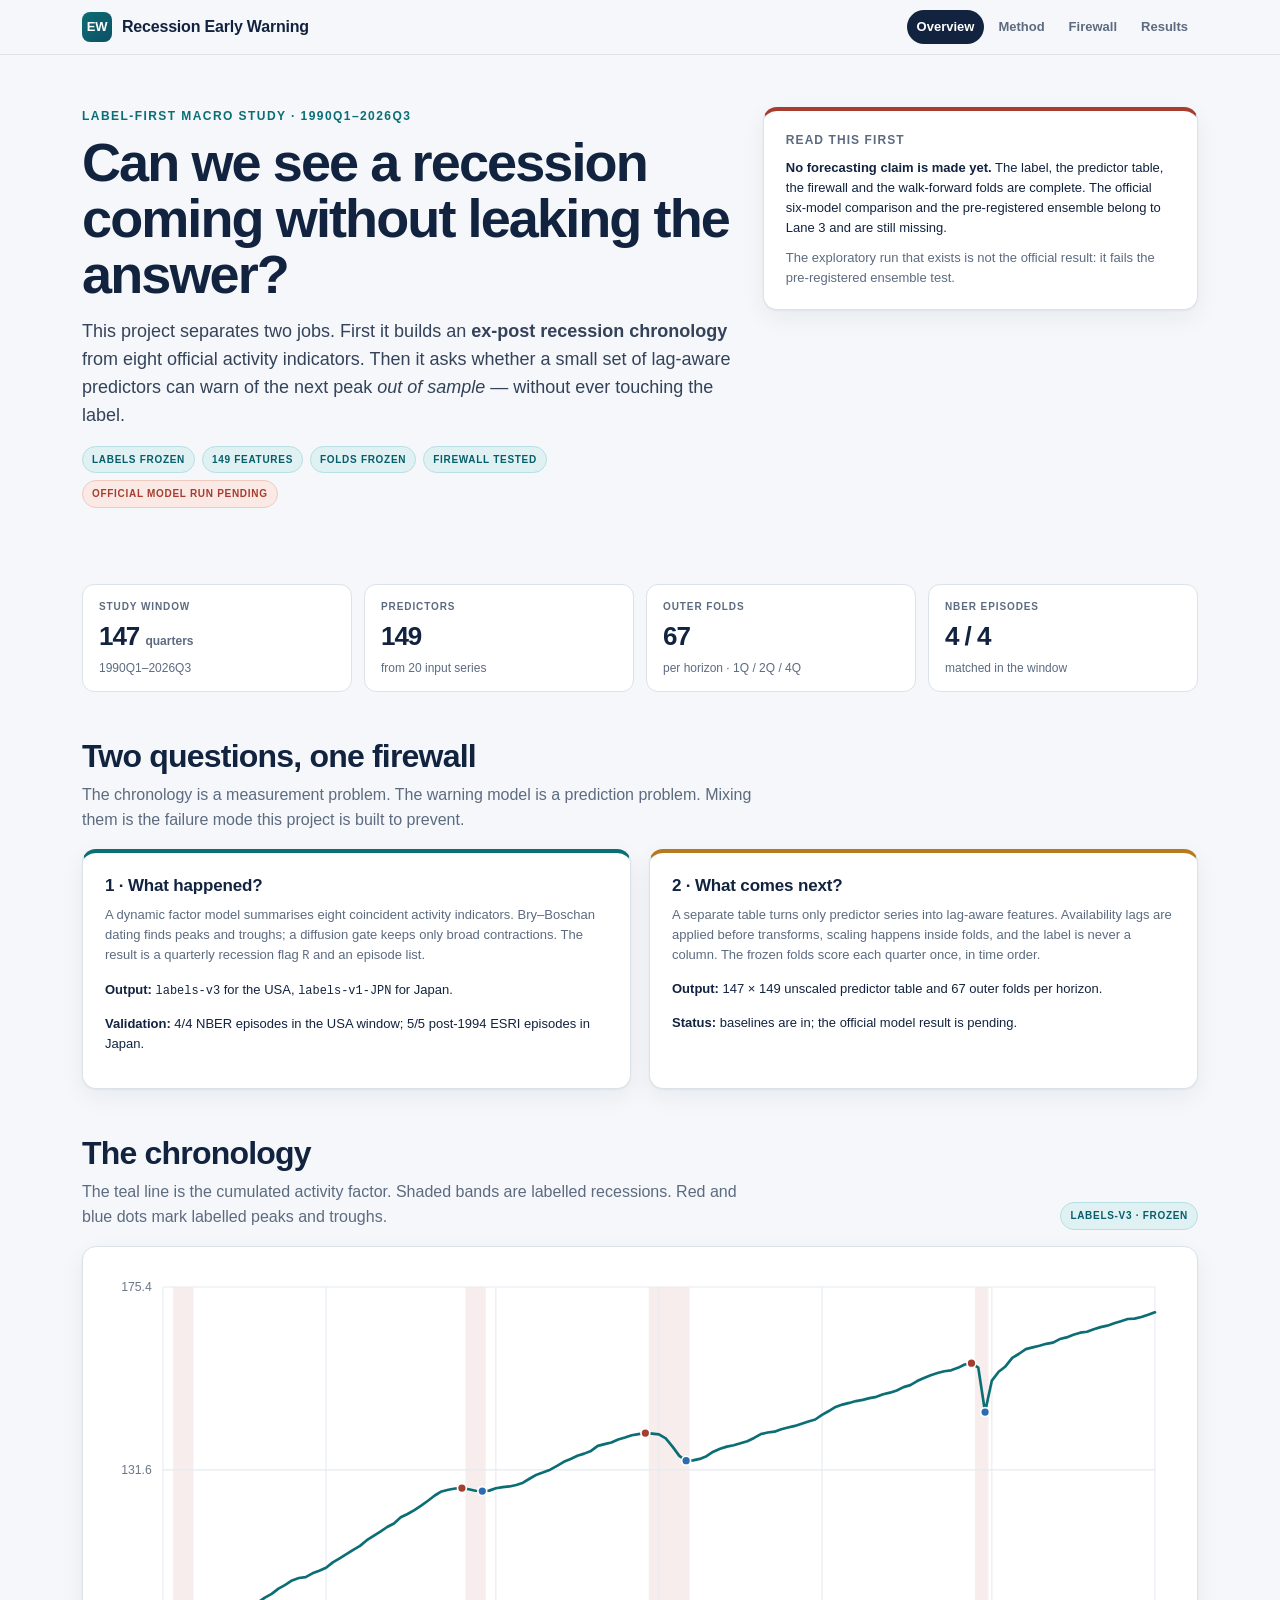
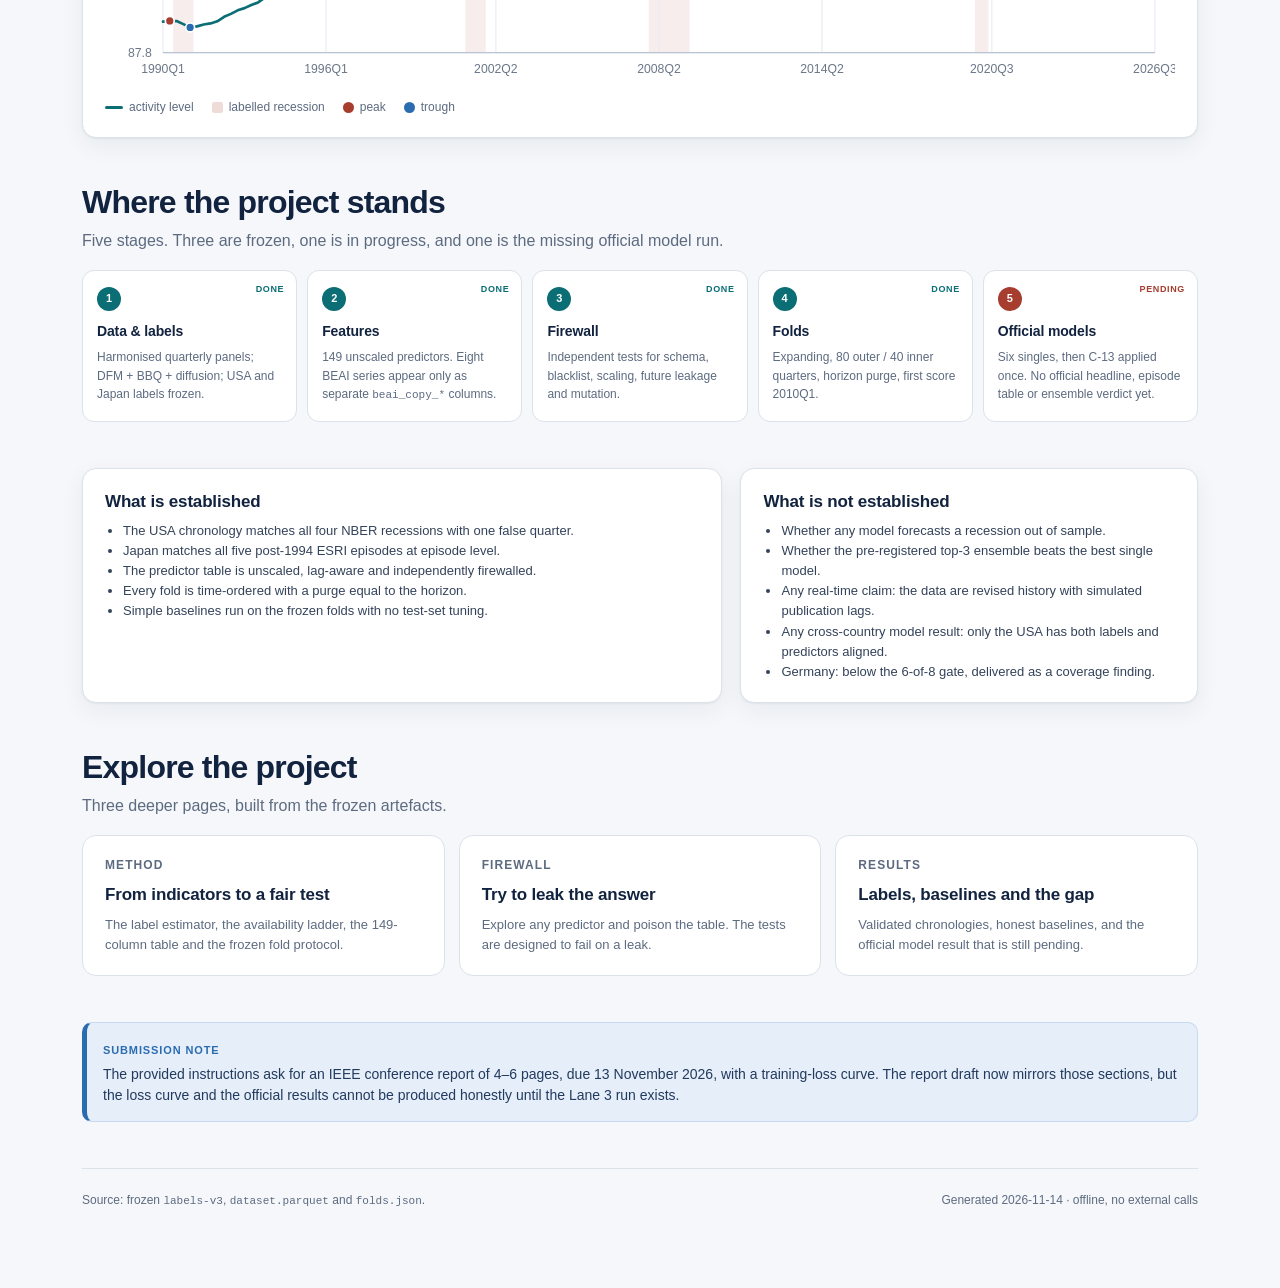
==== site/index.html @ 12230785 "almost all" ====
<!doctype html>
<html lang="en">
<head>
<meta charset="utf-8">
<meta name="viewport" content="width=device-width, initial-scale=1">
<title>Cross-Country Recession Early Warning — Project Overview</title>
<meta name="description" content="An interactive guide to a label-first recession early-warning study: chronology, predictors, firewall, folds and baselines.">
<link rel="stylesheet" href="assets/style.css">
</head>
<body data-page="overview">
<header class="topbar">
  <div class="topbar-inner">
    <a class="brand" href="index.html"><span class="mark">EW</span><span>Recession Early Warning</span></a>
    <nav class="nav" aria-label="Project pages">
      <a href="index.html" aria-current="page">Overview</a>
      <a href="methodology.html">Method</a>
      <a href="firewall.html">Firewall</a>
      <a href="results.html">Results</a>
    </nav>
  </div>
</header>

<main class="wrap">
  <section class="hero">
    <div>
      <p class="eyebrow">Label-first macro study · 1990Q1–2026Q3</p>
      <h1>Can we see a recession coming without leaking the answer?</h1>
      <p class="lede">This project separates two jobs. First it builds an <strong>ex-post recession chronology</strong> from eight official activity indicators. Then it asks whether a small set of lag-aware predictors can warn of the next peak <em>out of sample</em> — without ever touching the label.</p>
      <div class="badges" style="margin-top:16px">
        <span class="badge ok">Labels frozen</span>
        <span class="badge ok">149 features</span>
        <span class="badge ok">Folds frozen</span>
        <span class="badge ok">Firewall tested</span>
        <span class="badge warn">Official model run pending</span>
      </div>
    </div>
    <aside class="card warn">
      <h4>Read this first</h4>
      <p class="small" style="margin-bottom:10px"><strong>No forecasting claim is made yet.</strong> The label, the predictor table, the firewall and the walk-forward folds are complete. The official six-model comparison and the pre-registered ensemble belong to Lane 3 and are still missing.</p>
      <p class="small muted" style="margin:0">The exploratory run that exists is not the official result: it fails the pre-registered ensemble test.</p>
    </aside>
  </section>

  <section>
    <div class="kpis">
      <div class="kpi"><div class="k">Study window</div><div class="v">147 <small>quarters</small></div><div class="n">1990Q1–2026Q3</div></div>
      <div class="kpi"><div class="k">Predictors</div><div class="v" data-count="features">149</div><div class="n">from 20 input series</div></div>
      <div class="kpi"><div class="k">Outer folds</div><div class="v" data-count="folds">67</div><div class="n">per horizon · 1Q / 2Q / 4Q</div></div>
      <div class="kpi"><div class="k">NBER episodes</div><div class="v">4 / 4</div><div class="n">matched in the window</div></div>
    </div>
  </section>

  <section>
    <div class="section-head">
      <div>
        <h2>Two questions, one firewall</h2>
        <p>The chronology is a measurement problem. The warning model is a prediction problem. Mixing them is the failure mode this project is built to prevent.</p>
      </div>
    </div>
    <div class="grid2b">
      <div class="card accent">
        <h3>1 · What happened?</h3>
        <p class="small muted">A dynamic factor model summarises eight coincident activity indicators. Bry–Boschan dating finds peaks and troughs; a diffusion gate keeps only broad contractions. The result is a quarterly recession flag <span class="mono">R</span> and an episode list.</p>
        <p class="small"><strong>Output:</strong> <span class="mono">labels-v3</span> for the USA, <span class="mono">labels-v1-JPN</span> for Japan.</p>
        <p class="small"><strong>Validation:</strong> 4/4 NBER episodes in the USA window; 5/5 post-1994 ESRI episodes in Japan.</p>
      </div>
      <div class="card gold">
        <h3>2 · What comes next?</h3>
        <p class="small muted">A separate table turns only predictor series into lag-aware features. Availability lags are applied before transforms, scaling happens inside folds, and the label is never a column. The frozen folds score each quarter once, in time order.</p>
        <p class="small"><strong>Output:</strong> 147 × 149 unscaled predictor table and 67 outer folds per horizon.</p>
        <p class="small"><strong>Status:</strong> baselines are in; the official model result is pending.</p>
      </div>
    </div>
  </section>

  <section>
    <div class="section-head">
      <div>
        <h2>The chronology</h2>
        <p>The teal line is the cumulated activity factor. Shaded bands are labelled recessions. Red and blue dots mark labelled peaks and troughs.</p>
      </div>
      <span class="badge ok">labels-v3 · frozen</span>
    </div>
    <div class="card">
      <div id="label-chart" class="chart" data-label="USA activity level with labelled recessions"></div>
      <div class="legend">
        <span><i class="sw" style="background:#0b6e75"></i>activity level</span>
        <span><i class="sw box" style="background:rgba(166,61,47,.18)"></i>labelled recession</span>
        <span><i class="sw box" style="background:#a63d2f;border-radius:50%"></i>peak</span>
        <span><i class="sw box" style="background:#2b6cb0;border-radius:50%"></i>trough</span>
      </div>
    </div>
  </section>

  <section>
    <div class="section-head">
      <div>
        <h2>Where the project stands</h2>
        <p>Five stages. Three are frozen, one is in progress, and one is the missing official model run.</p>
      </div>
    </div>
    <div class="pipeline">
      <div class="stage done"><span class="tag">Done</span><div class="num">1</div><h3>Data & labels</h3><p>Harmonised quarterly panels; DFM + BBQ + diffusion; USA and Japan labels frozen.</p></div>
      <div class="stage done"><span class="tag">Done</span><div class="num">2</div><h3>Features</h3><p>149 unscaled predictors. Eight BEAI series appear only as separate <span class="mono">beai_copy_*</span> columns.</p></div>
      <div class="stage done"><span class="tag">Done</span><div class="num">3</div><h3>Firewall</h3><p>Independent tests for schema, blacklist, scaling, future leakage and mutation.</p></div>
      <div class="stage done"><span class="tag">Done</span><div class="num">4</div><h3>Folds</h3><p>Expanding, 80 outer / 40 inner quarters, horizon purge, first score 2010Q1.</p></div>
      <div class="stage pending"><span class="tag">Pending</span><div class="num">5</div><h3>Official models</h3><p>Six singles, then C-13 applied once. No official headline, episode table or ensemble verdict yet.</p></div>
    </div>
  </section>

  <section>
    <div class="grid2">
      <div class="card">
        <h3>What is established</h3>
        <ul class="small" style="margin:0;padding-left:18px;color:#34435a">
          <li>The USA chronology matches all four NBER recessions with one false quarter.</li>
          <li>Japan matches all five post-1994 ESRI episodes at episode level.</li>
          <li>The predictor table is unscaled, lag-aware and independently firewalled.</li>
          <li>Every fold is time-ordered with a purge equal to the horizon.</li>
          <li>Simple baselines run on the frozen folds with no test-set tuning.</li>
        </ul>
      </div>
      <div class="card">
        <h3>What is not established</h3>
        <ul class="small" style="margin:0;padding-left:18px;color:#34435a">
          <li>Whether any model forecasts a recession out of sample.</li>
          <li>Whether the pre-registered top-3 ensemble beats the best single model.</li>
          <li>Any real-time claim: the data are revised history with simulated publication lags.</li>
          <li>Any cross-country model result: only the USA has both labels and predictors aligned.</li>
          <li>Germany: below the 6-of-8 gate, delivered as a coverage finding.</li>
        </ul>
      </div>
    </div>
  </section>

  <section>
    <div class="section-head">
      <div>
        <h2>Explore the project</h2>
        <p>Three deeper pages, built from the frozen artefacts.</p>
      </div>
    </div>
    <div class="grid3">
      <a class="card flat" href="methodology.html" style="text-decoration:none;color:inherit">
        <h4>Method</h4>
        <h3>From indicators to a fair test</h3>
        <p class="small muted" style="margin:0">The label estimator, the availability ladder, the 149-column table and the frozen fold protocol.</p>
      </a>
      <a class="card flat" href="firewall.html" style="text-decoration:none;color:inherit">
        <h4>Firewall</h4>
        <h3>Try to leak the answer</h3>
        <p class="small muted" style="margin:0">Explore any predictor and poison the table. The tests are designed to fail on a leak.</p>
      </a>
      <a class="card flat" href="results.html" style="text-decoration:none;color:inherit">
        <h4>Results</h4>
        <h3>Labels, baselines and the gap</h3>
        <p class="small muted" style="margin:0">Validated chronologies, honest baselines, and the official model result that is still pending.</p>
      </a>
    </div>
  </section>

  <section>
    <div class="banner info">
      <div>
        <strong>Submission note</strong>
        <p>The provided instructions ask for an IEEE conference report of 4–6 pages, due 13 November 2026, with a training-loss curve. The report draft now mirrors those sections, but the loss curve and the official results cannot be produced honestly until the Lane 3 run exists.</p>
      </div>
    </div>
  </section>

  <footer>
    <span>Source: frozen <span class="mono">labels-v3</span>, <span class="mono">dataset.parquet</span> and <span class="mono">folds.json</span>.</span>
    <span>Generated <span data-generated>—</span> · offline, no external calls</span>
  </footer>
</main>
<script src="assets/app.js"></script>
</body>
</html>
---- site/assets/style.css ----
:root {
  --bg: #f5f7fa;
  --surface: #ffffff;
  --ink: #12233f;
  --muted: #5d6b80;
  --line: #dbe2ea;
  --soft: #eef2f6;
  --accent: #0b6e75;
  --accent-2: #0e8f99;
  --accent-soft: #dff1f2;
  --warn: #a63d2f;
  --warn-soft: #fbe9e5;
  --gold: #b7791f;
  --gold-soft: #fdf3df;
  --blue: #2b6cb0;
  --blue-soft: #e5eef9;
  --shadow: 0 1px 2px rgba(18, 35, 63, .05), 0 8px 24px rgba(18, 35, 63, .06);
  --radius: 14px;
  --max: 1160px;
}

* { box-sizing: border-box; }
html { scroll-behavior: smooth; }
body {
  margin: 0;
  background: var(--bg);
  color: var(--ink);
  font-family: -apple-system, BlinkMacSystemFont, "Segoe UI", Roboto, Helvetica, Arial, sans-serif;
  line-height: 1.55;
  -webkit-font-smoothing: antialiased;
}
a { color: var(--accent); text-decoration-thickness: 1px; text-underline-offset: 2px; }
img, svg { display: block; max-width: 100%; }

/* ---------- top navigation ---------- */
.topbar {
  position: sticky;
  top: 0;
  z-index: 20;
  background: rgba(245, 247, 250, .92);
  border-bottom: 1px solid var(--line);
  backdrop-filter: blur(10px);
}
.topbar-inner {
  max-width: var(--max);
  margin: 0 auto;
  padding: 10px 22px;
  display: flex;
  align-items: center;
  gap: 18px;
  flex-wrap: wrap;
}
.brand {
  display: flex;
  align-items: center;
  gap: 10px;
  font-weight: 800;
  letter-spacing: -.2px;
  color: var(--ink);
  text-decoration: none;
  margin-right: auto;
}
.brand .mark {
  width: 30px;
  height: 30px;
  border-radius: 8px;
  background: linear-gradient(135deg, var(--accent), #0d4f63);
  color: #fff;
  display: grid;
  place-items: center;
  font-size: 13px;
  font-weight: 900;
}
.nav { display: flex; gap: 4px; flex-wrap: wrap; }
.nav a {
  font-size: 13px;
  font-weight: 650;
  color: var(--muted);
  text-decoration: none;
  padding: 7px 10px;
  border-radius: 999px;
}
.nav a:hover { background: var(--soft); color: var(--ink); }
.nav a[aria-current="page"] { background: var(--ink); color: #fff; }

/* ---------- layout ---------- */
.wrap {
  max-width: var(--max);
  margin: 0 auto;
  padding: 34px 22px 80px;
}
.hero {
  display: grid;
  grid-template-columns: minmax(0, 1.35fr) minmax(300px, .9fr);
  gap: 28px;
  align-items: start;
  padding: 18px 0 30px;
}
@media (max-width: 900px) { .hero { grid-template-columns: 1fr; } }
.eyebrow {
  font-size: 12px;
  font-weight: 800;
  letter-spacing: .12em;
  text-transform: uppercase;
  color: var(--accent);
  margin: 0 0 8px;
}
h1 { font-size: clamp(34px, 5vw, 54px); line-height: 1.04; letter-spacing: -.035em; margin: 0 0 16px; }
h2 { font-size: clamp(24px, 3vw, 32px); line-height: 1.15; letter-spacing: -.025em; margin: 0 0 8px; }
h3 { font-size: 17px; margin: 0 0 6px; letter-spacing: -.01em; }
h4 { font-size: 12px; text-transform: uppercase; letter-spacing: .09em; color: var(--muted); margin: 0 0 8px; }
p { margin: 0 0 14px; }
.lede { font-size: 18px; color: #34435a; max-width: 720px; }
.muted { color: var(--muted); }
.small { font-size: 13px; }
.tiny { font-size: 11px; }
.mono { font-family: ui-monospace, SFMono-Regular, Menlo, Consolas, monospace; font-size: .92em; }
section { margin: 0 0 46px; }
.section-head { display: flex; align-items: end; justify-content: space-between; gap: 18px; margin-bottom: 16px; flex-wrap: wrap; }
.section-head p { margin: 0; color: var(--muted); max-width: 680px; }

.grid2 { display: grid; grid-template-columns: minmax(0, 1.4fr) minmax(280px, 1fr); gap: 18px; }
.grid2b { display: grid; grid-template-columns: repeat(2, minmax(0, 1fr)); gap: 18px; }
.grid3 { display: grid; grid-template-columns: repeat(3, minmax(0, 1fr)); gap: 14px; }
.grid4 { display: grid; grid-template-columns: repeat(4, minmax(0, 1fr)); gap: 14px; }
@media (max-width: 900px) { .grid2, .grid2b, .grid3, .grid4 { grid-template-columns: 1fr; } }

.card {
  background: var(--surface);
  border: 1px solid var(--line);
  border-radius: var(--radius);
  padding: 20px 22px;
  box-shadow: var(--shadow);
  min-width: 0;
}
.card.flat { box-shadow: none; }
.card.accent { border-top: 4px solid var(--accent); }
.card.warn { border-top: 4px solid var(--warn); }
.card.gold { border-top: 4px solid var(--gold); }

.kpis { display: grid; grid-template-columns: repeat(4, minmax(0, 1fr)); gap: 12px; }
@media (max-width: 800px) { .kpis { grid-template-columns: repeat(2, minmax(0, 1fr)); } }
.kpi { background: var(--surface); border: 1px solid var(--line); border-radius: 12px; padding: 14px 16px; }
.kpi .k { font-size: 10px; font-weight: 800; letter-spacing: .09em; text-transform: uppercase; color: var(--muted); }
.kpi .v { font-size: 26px; font-weight: 800; letter-spacing: -.04em; margin-top: 2px; font-variant-numeric: tabular-nums; }
.kpi .v small { font-size: 12px; font-weight: 650; color: var(--muted); letter-spacing: 0; }
.kpi .n { font-size: 12px; color: var(--muted); margin-top: 2px; }

.banner {
  display: flex; gap: 14px; align-items: flex-start;
  background: var(--warn-soft); border: 1px solid #f0c9c1; border-left: 5px solid var(--warn);
  border-radius: 10px; padding: 14px 16px; margin: 0 0 22px;
}
.banner strong { color: var(--warn); text-transform: uppercase; font-size: 11px; letter-spacing: .08em; }
.banner p { margin: 2px 0 0; font-size: 14px; color: #5b2a23; }
.banner.info { background: var(--blue-soft); border-color: #c7daf1; border-left-color: var(--blue); }
.banner.info strong { color: var(--blue); }
.banner.info p { color: #223a5e; }

.badges { display: flex; flex-wrap: wrap; gap: 7px; }
.badge {
  font-size: 10px; font-weight: 800; letter-spacing: .07em; text-transform: uppercase;
  padding: 5px 9px; border-radius: 999px; border: 1px solid var(--line);
  background: #fff; color: var(--muted); white-space: nowrap;
}
.badge.ok { background: var(--accent-soft); border-color: #b7dfe4; color: #075e6b; }
.badge.warn { background: var(--warn-soft); border-color: #f0c9c1; color: var(--warn); }
.badge.gold { background: var(--gold-soft); border-color: #ecd8ae; color: #7a5212; }
.badge.blue { background: var(--blue-soft); border-color: #c7daf1; color: #23558f; }

/* ---------- controls ---------- */
.controls { display: flex; flex-wrap: wrap; gap: 6px; margin: 4px 0 14px; }
.controls button, .controls select {
  font: inherit; font-size: 12px; font-weight: 650; padding: 7px 11px; border-radius: 999px;
  cursor: pointer; border: 1px solid var(--line); background: #fff; color: var(--ink);
}
.controls button:hover, .controls select:hover { border-color: #9fb3c8; }
.controls button.active { background: var(--ink); border-color: var(--ink); color: #fff; }
.controls select { border-radius: 8px; padding: 7px 10px; max-width: 100%; }
.controls label { font-size: 12px; color: var(--muted); align-self: center; margin-right: 2px; }

/* ---------- charts ---------- */
.chart { width: 100%; overflow: hidden; }
.chart svg { width: 100%; height: auto; overflow: visible; }
.chart text { font-family: inherit; }
.legend { display: flex; flex-wrap: wrap; gap: 10px 18px; font-size: 12px; color: var(--muted); margin-top: 8px; }
.legend span { display: inline-flex; align-items: center; gap: 6px; }
.sw { width: 18px; height: 3px; border-radius: 2px; display: inline-block; }
.sw.box { height: 11px; width: 11px; border-radius: 2px; }

/* ---------- tables ---------- */
.table-wrap { overflow-x: auto; margin: 0 -2px; padding: 0 2px; }
table { width: 100%; border-collapse: collapse; font-size: 13px; font-variant-numeric: tabular-nums; }
th, td { padding: 8px 10px; text-align: right; border-bottom: 1px solid var(--line); white-space: nowrap; }
th:first-child, td:first-child { text-align: left; }
th { font-size: 10px; text-transform: uppercase; letter-spacing: .06em; color: var(--muted); border-bottom: 1px solid #c9d2dc; background: #fbfcfd; }
tbody tr:last-child td { border-bottom: none; }
tr.hl td { background: var(--accent-soft); font-weight: 700; }
tr.dim td { color: var(--muted); }
.table-note { font-size: 12px; color: var(--muted); margin-top: 8px; }

/* ---------- pipeline ---------- */
.pipeline { display: grid; grid-template-columns: repeat(5, minmax(0, 1fr)); gap: 10px; }
@media (max-width: 980px) { .pipeline { grid-template-columns: 1fr 1fr; } }
@media (max-width: 560px) { .pipeline { grid-template-columns: 1fr; } }
.stage {
  position: relative; background: var(--surface); border: 1px solid var(--line);
  border-radius: 12px; padding: 16px 14px; min-height: 150px;
}
.stage .num {
  width: 24px; height: 24px; border-radius: 50%; background: var(--soft); color: var(--muted);
  display: grid; place-items: center; font-size: 11px; font-weight: 800; margin-bottom: 10px;
}
.stage.done .num { background: var(--accent); color: #fff; }
.stage.pending .num { background: var(--warn); color: #fff; }
.stage h3 { font-size: 14px; }
.stage p { font-size: 12px; color: var(--muted); margin: 0; }
.stage .tag { position: absolute; top: 12px; right: 12px; font-size: 9px; font-weight: 800; letter-spacing: .07em; text-transform: uppercase; color: var(--muted); }
.stage.done .tag { color: var(--accent); }
.stage.pending .tag { color: var(--warn); }

/* ---------- firewall demo ---------- */
.demo-grid { display: grid; grid-template-columns: minmax(0, 1fr) minmax(0, 1fr); gap: 18px; }
@media (max-width: 860px) { .demo-grid { grid-template-columns: 1fr; } }
.checklist { list-style: none; margin: 0; padding: 0; display: grid; gap: 8px; }
.checklist li {
  display: flex; gap: 10px; align-items: flex-start; font-size: 13px;
  border: 1px solid var(--line); border-radius: 9px; padding: 10px 12px; background: #fbfcfd;
}
.checklist li .dot { width: 9px; height: 9px; border-radius: 50%; margin-top: 6px; flex: none; background: var(--accent); }
.checklist li.fail { border-color: #f0c9c1; background: var(--warn-soft); }
.checklist li.fail .dot { background: var(--warn); }
.checklist li strong { display: block; font-size: 12px; }
.checklist li span { color: var(--muted); font-size: 12px; }
.codebox {
  background: #0f1b2d; color: #d7e3f4; border-radius: 10px; padding: 14px 16px;
  font-family: ui-monospace, SFMono-Regular, Menlo, Consolas, monospace; font-size: 12px;
  line-height: 1.6; overflow-x: auto; min-height: 132px;
}
.codebox .ok { color: #6ee7b7; }
.codebox .bad { color: #fca5a5; }
.codebox .cmd { color: #93c5fd; }

/* ---------- misc ---------- */
.notes { display: grid; grid-template-columns: repeat(auto-fit, minmax(240px, 1fr)); gap: 12px; }
.note { background: var(--surface); border: 1px solid var(--line); border-radius: 10px; padding: 14px 16px; }
.note h4 { margin-bottom: 6px; }
.note p { margin: 0; font-size: 13px; color: var(--muted); }

.pill { display: inline-block; font-size: 10px; font-weight: 800; letter-spacing: .06em; text-transform: uppercase; padding: 3px 8px; border-radius: 999px; }
.pill.ok { background: var(--accent-soft); color: #075e6b; }
.pill.warn { background: var(--warn-soft); color: var(--warn); }
.pill.gold { background: var(--gold-soft); color: #7a5212; }

figure { margin: 0; }
figcaption { font-size: 12px; color: var(--muted); margin-top: 8px; }

footer {
  border-top: 1px solid var(--line); margin-top: 20px; padding: 22px 0 0;
  color: var(--muted); font-size: 12px; display: flex; justify-content: space-between; gap: 16px; flex-wrap: wrap;
}

@media print {
  .topbar, .controls { display: none; }
  body { background: #fff; }
  .card { box-shadow: none; break-inside: avoid; }
}
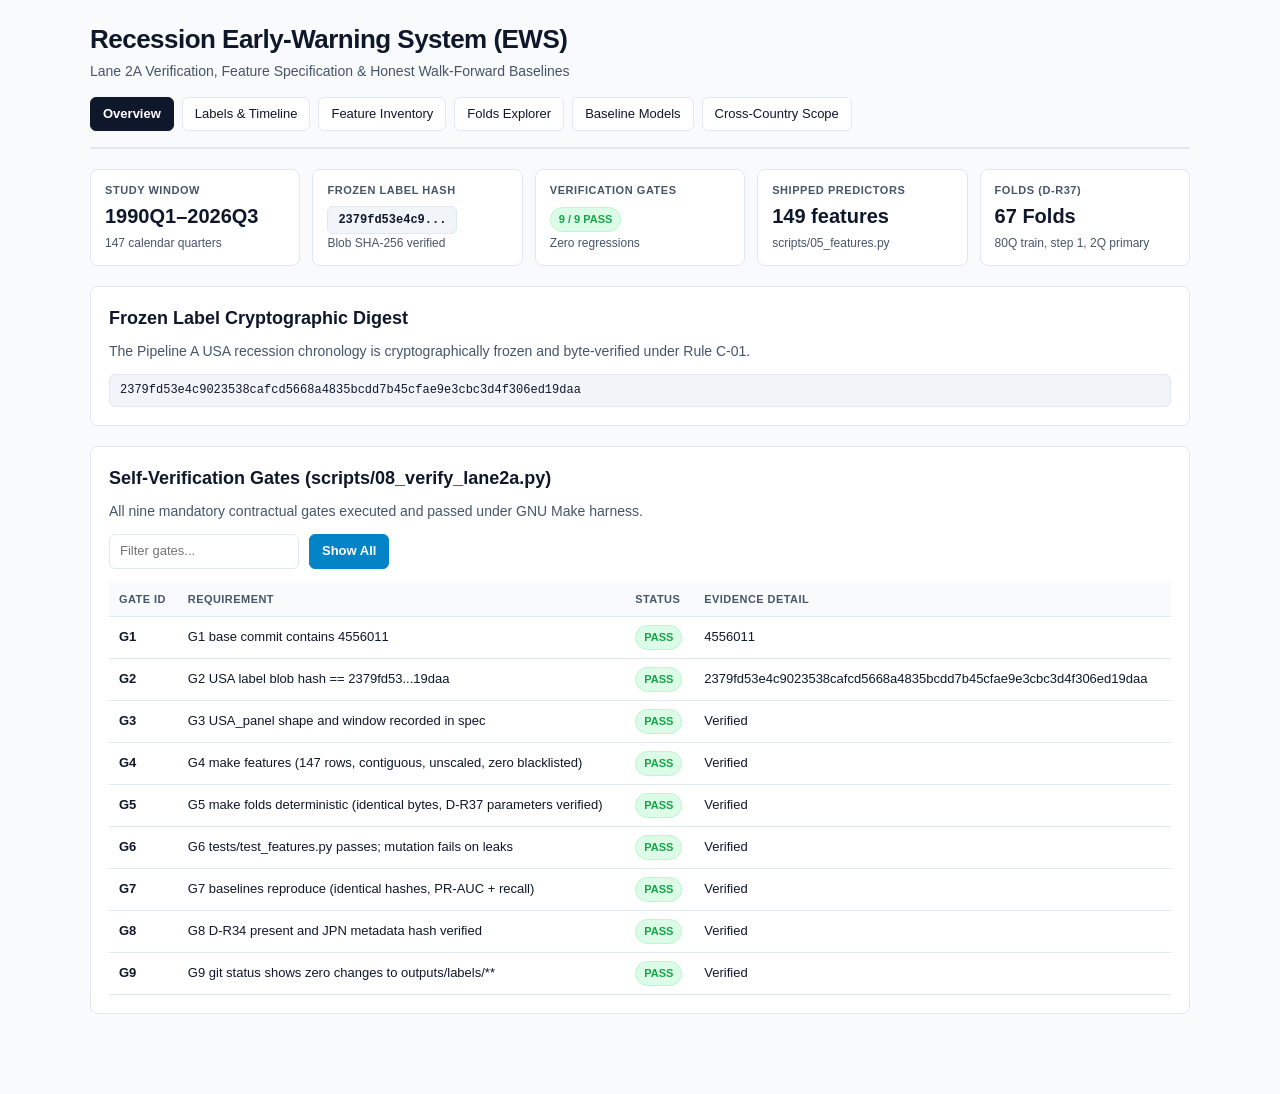
==== commit 68e211a7: "feat(site): static interactive pages from frozen artefacts" ====
--- a/site/index.html
+++ b/site/index.html
@@ -3,176 +3,295 @@
 <head>
 <meta charset="utf-8">
 <meta name="viewport" content="width=device-width, initial-scale=1">
-<title>Cross-Country Recession Early Warning — Project Overview</title>
-<meta name="description" content="An interactive guide to a label-first recession early-warning study: chronology, predictors, firewall, folds and baselines.">
-<link rel="stylesheet" href="assets/style.css">
+<title>Recession Early Warning — Overview</title>
+<style>
+:root {
+  --bg: #f8fafc;
+  --card: #ffffff;
+  --ink: #0f172a;
+  --muted: #475569;
+  --line: #e2e8f0;
+  --accent: #0284c7;
+  --accent-soft: #e0f2fe;
+  --accent-dark: #0369a1;
+  --success: #16a34a;
+  --success-soft: #dcfce7;
+  --warn: #dc2626;
+  --warn-soft: #fee2e2;
+  --amber: #d97706;
+  --amber-soft: #fef3c7;
+}
+* { box-sizing: border-box; }
+html { scroll-behavior: smooth; }
+body {
+  margin: 0;
+  background: var(--bg);
+  color: var(--ink);
+  font-family: -apple-system, BlinkMacSystemFont, "Segoe UI", Roboto, "Helvetica Neue", Arial, sans-serif;
+  line-height: 1.55;
+  -webkit-font-smoothing: antialiased;
+}
+a { color: var(--accent); text-decoration: none; font-weight: 500; }
+a:hover { text-decoration: underline; }
+.wrap { max-width: 1140px; margin: 0 auto; padding: 24px 20px 60px; }
+header.top {
+  border-bottom: 2px solid var(--line);
+  padding-bottom: 16px;
+  margin-bottom: 20px;
+}
+h1 { font-size: 26px; line-height: 1.2; margin: 0 0 6px; letter-spacing: -0.02em; }
+.sub { color: var(--muted); font-size: 14px; margin: 0; }
+.nav-bar {
+  display: flex;
+  flex-wrap: wrap;
+  gap: 8px;
+  margin-top: 14px;
+}
+.nav-bar a {
+  padding: 6px 12px;
+  border-radius: 6px;
+  font-size: 13px;
+  background: #fff;
+  border: 1px solid var(--line);
+  color: var(--ink);
+}
+.nav-bar a:hover { border-color: var(--accent); background: var(--accent-soft); }
+.nav-bar a.active {
+  background: var(--ink);
+  border-color: var(--ink);
+  color: #fff;
+  font-weight: 600;
+}
+.kpis {
+  display: grid;
+  grid-template-columns: repeat(auto-fit, minmax(160px, 1fr));
+  gap: 12px;
+  margin: 20px 0;
+}
+.kpi {
+  background: var(--card);
+  border: 1px solid var(--line);
+  border-radius: 8px;
+  padding: 12px 14px;
+}
+.kpi .k {
+  font-size: 11px;
+  font-weight: 700;
+  text-transform: uppercase;
+  letter-spacing: 0.05em;
+  color: var(--muted);
+}
+.kpi .v {
+  font-size: 20px;
+  font-weight: 700;
+  margin-top: 2px;
+  font-variant-numeric: tabular-nums;
+  word-break: break-all;
+}
+.kpi .n { font-size: 12px; color: var(--muted); margin-top: 2px; }
+.card {
+  background: var(--card);
+  border: 1px solid var(--line);
+  border-radius: 8px;
+  padding: 18px;
+  margin-bottom: 20px;
+}
+.card h2 { font-size: 18px; margin: 0 0 8px; }
+.card p { margin: 0 0 12px; font-size: 14px; color: var(--muted); }
+.badge {
+  display: inline-block;
+  font-size: 11px;
+  font-weight: 700;
+  text-transform: uppercase;
+  padding: 3px 8px;
+  border-radius: 999px;
+  border: 1px solid transparent;
+}
+.badge.ok { background: var(--success-soft); color: var(--success); border-color: #bbf7d0; }
+.badge.warn { background: var(--warn-soft); color: var(--warn); border-color: #fecaca; }
+.badge.info { background: var(--accent-soft); color: var(--accent-dark); border-color: #bae6fd; }
+.badge.amber { background: var(--amber-soft); color: var(--amber); border-color: #fde68a; }
+.controls {
+  display: flex;
+  flex-wrap: wrap;
+  gap: 10px;
+  align-items: center;
+  margin-bottom: 14px;
+}
+.controls input, .controls select {
+  font: inherit;
+  font-size: 13px;
+  padding: 6px 10px;
+  border-radius: 6px;
+  border: 1px solid var(--line);
+  background: #fff;
+  color: var(--ink);
+}
+.controls button, .btn {
+  font: inherit;
+  font-size: 13px;
+  font-weight: 600;
+  padding: 6px 12px;
+  border-radius: 6px;
+  border: 1px solid var(--line);
+  background: #fff;
+  color: var(--ink);
+  cursor: pointer;
+}
+.controls button:hover, .btn:hover { border-color: var(--accent); background: var(--accent-soft); }
+.controls button.active, .btn.active { background: var(--accent); color: #fff; border-color: var(--accent); }
+.table-wrap { overflow-x: auto; margin-top: 10px; }
+table { width: 100%; border-collapse: collapse; font-size: 13px; font-variant-numeric: tabular-nums; }
+th, td { padding: 8px 10px; text-align: left; border-bottom: 1px solid var(--line); }
+th { font-size: 11px; font-weight: 700; text-transform: uppercase; letter-spacing: 0.04em; color: var(--muted); background: #f8fafc; }
+tr:hover td { background: #f8fafc; }
+.hash-box {
+  font-family: ui-monospace, SFMono-Regular, Menlo, Monaco, Consolas, monospace;
+  font-size: 12px;
+  background: #f1f5f9;
+  padding: 6px 10px;
+  border-radius: 6px;
+  border: 1px solid var(--line);
+  word-break: break-all;
+}
+svg text { font-family: -apple-system, BlinkMacSystemFont, "Segoe UI", Roboto, sans-serif; font-size: 11px; }
+</style>
 </head>
-<body data-page="overview">
-<header class="topbar">
-  <div class="topbar-inner">
-    <a class="brand" href="index.html"><span class="mark">EW</span><span>Recession Early Warning</span></a>
-    <nav class="nav" aria-label="Project pages">
-      <a href="index.html" aria-current="page">Overview</a>
-      <a href="methodology.html">Method</a>
-      <a href="firewall.html">Firewall</a>
-      <a href="results.html">Results</a>
-    </nav>
+<body>
+<div class="wrap">
+  <header class="top">
+    <div>
+      <h1>Recession Early-Warning System (EWS)</h1>
+      <p class="sub">Lane 2A Verification, Feature Specification & Honest Walk-Forward Baselines</p>
+    </div>
+    <nav class="nav-bar"><a href="index.html" class="active">Overview</a><a href="labels.html" class="">Labels & Timeline</a><a href="features.html" class="">Feature Inventory</a><a href="folds.html" class="">Folds Explorer</a><a href="baselines.html" class="">Baseline Models</a><a href="countries.html" class="">Cross-Country Scope</a></nav>
+  </header>
+
+  <div class="kpis">
+    <div class="kpi">
+      <div class="k">Study Window</div>
+      <div class="v">1990Q1–2026Q3</div>
+      <div class="n">147 calendar quarters</div>
+    </div>
+    <div class="kpi">
+      <div class="k">Frozen Label Hash</div>
+      <div class="v"><span class="hash-box" id="label-sha">2379fd53e4c9...</span></div>
+      <div class="n">Blob SHA-256 verified</div>
+    </div>
+    <div class="kpi">
+      <div class="k">Verification Gates</div>
+      <div class="v"><span class="badge ok">9 / 9 PASS</span></div>
+      <div class="n">Zero regressions</div>
+    </div>
+    <div class="kpi">
+      <div class="k">Shipped Predictors</div>
+      <div class="v">149 features</div>
+      <div class="n">scripts/05_features.py</div>
+    </div>
+    <div class="kpi">
+      <div class="k">Folds (D-R37)</div>
+      <div class="v">67 Folds</div>
+      <div class="n">80Q train, step 1, 2Q primary</div>
+    </div>
   </div>
-</header>
-
-<main class="wrap">
-  <section class="hero">
-    <div>
-      <p class="eyebrow">Label-first macro study · 1990Q1–2026Q3</p>
-      <h1>Can we see a recession coming without leaking the answer?</h1>
-      <p class="lede">This project separates two jobs. First it builds an <strong>ex-post recession chronology</strong> from eight official activity indicators. Then it asks whether a small set of lag-aware predictors can warn of the next peak <em>out of sample</em> — without ever touching the label.</p>
-      <div class="badges" style="margin-top:16px">
-        <span class="badge ok">Labels frozen</span>
-        <span class="badge ok">149 features</span>
-        <span class="badge ok">Folds frozen</span>
-        <span class="badge ok">Firewall tested</span>
-        <span class="badge warn">Official model run pending</span>
-      </div>
-    </div>
-    <aside class="card warn">
-      <h4>Read this first</h4>
-      <p class="small" style="margin-bottom:10px"><strong>No forecasting claim is made yet.</strong> The label, the predictor table, the firewall and the walk-forward folds are complete. The official six-model comparison and the pre-registered ensemble belong to Lane 3 and are still missing.</p>
-      <p class="small muted" style="margin:0">The exploratory run that exists is not the official result: it fails the pre-registered ensemble test.</p>
-    </aside>
-  </section>
-
-  <section>
-    <div class="kpis">
-      <div class="kpi"><div class="k">Study window</div><div class="v">147 <small>quarters</small></div><div class="n">1990Q1–2026Q3</div></div>
-      <div class="kpi"><div class="k">Predictors</div><div class="v" data-count="features">149</div><div class="n">from 20 input series</div></div>
-      <div class="kpi"><div class="k">Outer folds</div><div class="v" data-count="folds">67</div><div class="n">per horizon · 1Q / 2Q / 4Q</div></div>
-      <div class="kpi"><div class="k">NBER episodes</div><div class="v">4 / 4</div><div class="n">matched in the window</div></div>
-    </div>
-  </section>
-
-  <section>
-    <div class="section-head">
-      <div>
-        <h2>Two questions, one firewall</h2>
-        <p>The chronology is a measurement problem. The warning model is a prediction problem. Mixing them is the failure mode this project is built to prevent.</p>
-      </div>
-    </div>
-    <div class="grid2b">
-      <div class="card accent">
-        <h3>1 · What happened?</h3>
-        <p class="small muted">A dynamic factor model summarises eight coincident activity indicators. Bry–Boschan dating finds peaks and troughs; a diffusion gate keeps only broad contractions. The result is a quarterly recession flag <span class="mono">R</span> and an episode list.</p>
-        <p class="small"><strong>Output:</strong> <span class="mono">labels-v3</span> for the USA, <span class="mono">labels-v1-JPN</span> for Japan.</p>
-        <p class="small"><strong>Validation:</strong> 4/4 NBER episodes in the USA window; 5/5 post-1994 ESRI episodes in Japan.</p>
-      </div>
-      <div class="card gold">
-        <h3>2 · What comes next?</h3>
-        <p class="small muted">A separate table turns only predictor series into lag-aware features. Availability lags are applied before transforms, scaling happens inside folds, and the label is never a column. The frozen folds score each quarter once, in time order.</p>
-        <p class="small"><strong>Output:</strong> 147 × 149 unscaled predictor table and 67 outer folds per horizon.</p>
-        <p class="small"><strong>Status:</strong> baselines are in; the official model result is pending.</p>
-      </div>
-    </div>
-  </section>
-
-  <section>
-    <div class="section-head">
-      <div>
-        <h2>The chronology</h2>
-        <p>The teal line is the cumulated activity factor. Shaded bands are labelled recessions. Red and blue dots mark labelled peaks and troughs.</p>
-      </div>
-      <span class="badge ok">labels-v3 · frozen</span>
-    </div>
-    <div class="card">
-      <div id="label-chart" class="chart" data-label="USA activity level with labelled recessions"></div>
-      <div class="legend">
-        <span><i class="sw" style="background:#0b6e75"></i>activity level</span>
-        <span><i class="sw box" style="background:rgba(166,61,47,.18)"></i>labelled recession</span>
-        <span><i class="sw box" style="background:#a63d2f;border-radius:50%"></i>peak</span>
-        <span><i class="sw box" style="background:#2b6cb0;border-radius:50%"></i>trough</span>
-      </div>
-    </div>
-  </section>
-
-  <section>
-    <div class="section-head">
-      <div>
-        <h2>Where the project stands</h2>
-        <p>Five stages. Three are frozen, one is in progress, and one is the missing official model run.</p>
-      </div>
-    </div>
-    <div class="pipeline">
-      <div class="stage done"><span class="tag">Done</span><div class="num">1</div><h3>Data & labels</h3><p>Harmonised quarterly panels; DFM + BBQ + diffusion; USA and Japan labels frozen.</p></div>
-      <div class="stage done"><span class="tag">Done</span><div class="num">2</div><h3>Features</h3><p>149 unscaled predictors. Eight BEAI series appear only as separate <span class="mono">beai_copy_*</span> columns.</p></div>
-      <div class="stage done"><span class="tag">Done</span><div class="num">3</div><h3>Firewall</h3><p>Independent tests for schema, blacklist, scaling, future leakage and mutation.</p></div>
-      <div class="stage done"><span class="tag">Done</span><div class="num">4</div><h3>Folds</h3><p>Expanding, 80 outer / 40 inner quarters, horizon purge, first score 2010Q1.</p></div>
-      <div class="stage pending"><span class="tag">Pending</span><div class="num">5</div><h3>Official models</h3><p>Six singles, then C-13 applied once. No official headline, episode table or ensemble verdict yet.</p></div>
-    </div>
-  </section>
-
-  <section>
-    <div class="grid2">
-      <div class="card">
-        <h3>What is established</h3>
-        <ul class="small" style="margin:0;padding-left:18px;color:#34435a">
-          <li>The USA chronology matches all four NBER recessions with one false quarter.</li>
-          <li>Japan matches all five post-1994 ESRI episodes at episode level.</li>
-          <li>The predictor table is unscaled, lag-aware and independently firewalled.</li>
-          <li>Every fold is time-ordered with a purge equal to the horizon.</li>
-          <li>Simple baselines run on the frozen folds with no test-set tuning.</li>
-        </ul>
-      </div>
-      <div class="card">
-        <h3>What is not established</h3>
-        <ul class="small" style="margin:0;padding-left:18px;color:#34435a">
-          <li>Whether any model forecasts a recession out of sample.</li>
-          <li>Whether the pre-registered top-3 ensemble beats the best single model.</li>
-          <li>Any real-time claim: the data are revised history with simulated publication lags.</li>
-          <li>Any cross-country model result: only the USA has both labels and predictors aligned.</li>
-          <li>Germany: below the 6-of-8 gate, delivered as a coverage finding.</li>
-        </ul>
-      </div>
-    </div>
-  </section>
-
-  <section>
-    <div class="section-head">
-      <div>
-        <h2>Explore the project</h2>
-        <p>Three deeper pages, built from the frozen artefacts.</p>
-      </div>
-    </div>
-    <div class="grid3">
-      <a class="card flat" href="methodology.html" style="text-decoration:none;color:inherit">
-        <h4>Method</h4>
-        <h3>From indicators to a fair test</h3>
-        <p class="small muted" style="margin:0">The label estimator, the availability ladder, the 149-column table and the frozen fold protocol.</p>
-      </a>
-      <a class="card flat" href="firewall.html" style="text-decoration:none;color:inherit">
-        <h4>Firewall</h4>
-        <h3>Try to leak the answer</h3>
-        <p class="small muted" style="margin:0">Explore any predictor and poison the table. The tests are designed to fail on a leak.</p>
-      </a>
-      <a class="card flat" href="results.html" style="text-decoration:none;color:inherit">
-        <h4>Results</h4>
-        <h3>Labels, baselines and the gap</h3>
-        <p class="small muted" style="margin:0">Validated chronologies, honest baselines, and the official model result that is still pending.</p>
-      </a>
-    </div>
-  </section>
-
-  <section>
-    <div class="banner info">
-      <div>
-        <strong>Submission note</strong>
-        <p>The provided instructions ask for an IEEE conference report of 4–6 pages, due 13 November 2026, with a training-loss curve. The report draft now mirrors those sections, but the loss curve and the official results cannot be produced honestly until the Lane 3 run exists.</p>
-      </div>
-    </div>
-  </section>
-
-  <footer>
-    <span>Source: frozen <span class="mono">labels-v3</span>, <span class="mono">dataset.parquet</span> and <span class="mono">folds.json</span>.</span>
-    <span>Generated <span data-generated>—</span> · offline, no external calls</span>
-  </footer>
-</main>
-<script src="assets/app.js"></script>
+
+  <div class="card">
+    <h2>Frozen Label Cryptographic Digest</h2>
+    <p>The Pipeline A USA recession chronology is cryptographically frozen and byte-verified under Rule C-01.</p>
+    <div class="hash-box" id="full-hash">2379fd53e4c9023538cafcd5668a4835bcdd7b45cfae9e3cbc3d4f306ed19daa</div>
+  </div>
+
+  <div class="card">
+    <h2>Self-Verification Gates (scripts/08_verify_lane2a.py)</h2>
+    <p>All nine mandatory contractual gates executed and passed under GNU Make harness.</p>
+    <div class="controls">
+      <input type="text" id="gate-search" placeholder="Filter gates...">
+      <button id="toggle-filter" class="btn active">Show All</button>
+    </div>
+    <div class="table-wrap">
+      <table id="gates-table">
+        <thead>
+          <tr>
+            <th>Gate ID</th>
+            <th>Requirement</th>
+            <th>Status</th>
+            <th>Evidence Detail</th>
+          </tr>
+        </thead>
+        <tbody>
+          <tr class="gate-row">
+          <td><strong>G1</strong></td>
+          <td>G1 base commit contains 4556011</td>
+          <td><span class="badge ok">PASS</span></td>
+          <td class="gate-desc">4556011</td>
+        </tr><tr class="gate-row">
+          <td><strong>G2</strong></td>
+          <td>G2 USA label blob hash == 2379fd53...19daa</td>
+          <td><span class="badge ok">PASS</span></td>
+          <td class="gate-desc">2379fd53e4c9023538cafcd5668a4835bcdd7b45cfae9e3cbc3d4f306ed19daa</td>
+        </tr><tr class="gate-row">
+          <td><strong>G3</strong></td>
+          <td>G3 USA_panel shape and window recorded in spec</td>
+          <td><span class="badge ok">PASS</span></td>
+          <td class="gate-desc">Verified</td>
+        </tr><tr class="gate-row">
+          <td><strong>G4</strong></td>
+          <td>G4 make features (147 rows, contiguous, unscaled, zero blacklisted)</td>
+          <td><span class="badge ok">PASS</span></td>
+          <td class="gate-desc">Verified</td>
+        </tr><tr class="gate-row">
+          <td><strong>G5</strong></td>
+          <td>G5 make folds deterministic (identical bytes, D-R37 parameters verified)</td>
+          <td><span class="badge ok">PASS</span></td>
+          <td class="gate-desc">Verified</td>
+        </tr><tr class="gate-row">
+          <td><strong>G6</strong></td>
+          <td>G6 tests/test_features.py passes; mutation fails on leaks</td>
+          <td><span class="badge ok">PASS</span></td>
+          <td class="gate-desc">Verified</td>
+        </tr><tr class="gate-row">
+          <td><strong>G7</strong></td>
+          <td>G7 baselines reproduce (identical hashes, PR-AUC + recall)</td>
+          <td><span class="badge ok">PASS</span></td>
+          <td class="gate-desc">Verified</td>
+        </tr><tr class="gate-row">
+          <td><strong>G8</strong></td>
+          <td>G8 D-R34 present and JPN metadata hash verified</td>
+          <td><span class="badge ok">PASS</span></td>
+          <td class="gate-desc">Verified</td>
+        </tr><tr class="gate-row">
+          <td><strong>G9</strong></td>
+          <td>G9 git status shows zero changes to outputs/labels/**</td>
+          <td><span class="badge ok">PASS</span></td>
+          <td class="gate-desc">Verified</td>
+        </tr>
+        </tbody>
+      </table>
+    </div>
+  </div>
+</div>
+
+<script type="application/json" id="page-data">{"label_hash":"2379fd53e4c9023538cafcd5668a4835bcdd7b45cfae9e3cbc3d4f306ed19daa","n_features":149,"quarters":["1990Q1","1990Q2","1990Q3","1990Q4","1991Q1","1991Q2","1991Q3","1991Q4","1992Q1","1992Q2","1992Q3","1992Q4","1993Q1","1993Q2","1993Q3","1993Q4","1994Q1","1994Q2","1994Q3","1994Q4","1995Q1","1995Q2","1995Q3","1995Q4","1996Q1","1996Q2","1996Q3","1996Q4","1997Q1","1997Q2","1997Q3","1997Q4","1998Q1","1998Q2","1998Q3","1998Q4","1999Q1","1999Q2","1999Q3","1999Q4","2000Q1","2000Q2","2000Q3","2000Q4","2001Q1","2001Q2","2001Q3","2001Q4","2002Q1","2002Q2","2002Q3","2002Q4","2003Q1","2003Q2","2003Q3","2003Q4","2004Q1","2004Q2","2004Q3","2004Q4","2005Q1","2005Q2","2005Q3","2005Q4","2006Q1","2006Q2","2006Q3","2006Q4","2007Q1","2007Q2","2007Q3","2007Q4","2008Q1","2008Q2","2008Q3","2008Q4","2009Q1","2009Q2","2009Q3","2009Q4","2010Q1","2010Q2","2010Q3","2010Q4","2011Q1","2011Q2","2011Q3","2011Q4","2012Q1","2012Q2","2012Q3","2012Q4","2013Q1","2013Q2","2013Q3","2013Q4","2014Q1","2014Q2","2014Q3","2014Q4","2015Q1","2015Q2","2015Q3","2015Q4","2016Q1","2016Q2","2016Q3","2016Q4","2017Q1","2017Q2","2017Q3","2017Q4","2018Q1","2018Q2","2018Q3","2018Q4","2019Q1","2019Q2","2019Q3","2019Q4","2020Q1","2020Q2","2020Q3","2020Q4","2021Q1","2021Q2","2021Q3","2021Q4","2022Q1","2022Q2","2022Q3","2022Q4","2023Q1","2023Q2","2023Q3","2023Q4","2024Q1","2024Q2","2024Q3","2024Q4","2025Q1","2025Q2","2025Q3","2025Q4","2026Q1","2026Q2","2026Q3"],"gates":{"G1 base commit contains 4556011":{"status":"PASS","passed":true,"details":{"base_commit":"4556011","is_ancestor":true}},"G2 USA label blob hash == 2379fd53...19daa":{"status":"PASS","passed":true,"details":{"expected":"2379fd53e4c9023538cafcd5668a4835bcdd7b45cfae9e3cbc3d4f306ed19daa","actual":"2379fd53e4c9023538cafcd5668a4835bcdd7b45cfae9e3cbc3d4f306ed19daa"}},"G3 USA_panel shape and window recorded in spec":{"status":"PASS","passed":true,"details":{"n_rows":267,"n_cols":27,"start":"1960Q1","end":"2026Q3","spec_verified":true}},"G4 make features (147 rows, contiguous, unscaled, zero blacklisted)":{"status":"PASS","passed":true,"details":{"rows":147,"predictors":149}},"G5 make folds deterministic (identical bytes, D-R37 parameters verified)":{"status":"PASS","passed":true,"details":{"sha256":"cc4814be7e020d466d53e905961c46f5a2ccbe3a0b9197fd7b9e62eb0feb8719","horizons":["1","2","4"],"n_folds_2q":67,"approved":true,"decision":"D-R37"}},"G6 tests/test_features.py passes; mutation fails on leaks":{"status":"PASS","passed":true,"details":{"pytest_output":"......                                                                   [100%]","returncode":0}},"G7 baselines reproduce (identical hashes, PR-AUC + recall)":{"status":"PASS","passed":true,"details":{"csv_sha256":"e227e2543334dd6c11b43db9e6433fadb4eeccaacd8a7e64833647d07377af86","md_sha256":"9cfe616c6fde0b78676750d55b8d94a3dad12afa5a2878f7ccc667f1212b00ce","results":[{"horizon":"1Q","model":"majority","pr_auc":0.015385,"episode_recall":1.0,"episode_recall_05":0.0},{"horizon":"1Q","model":"term_spread","pr_auc":0.111111,"episode_recall":1.0,"episode_recall_05":0.0},{"horizon":"1Q","model":"plain_logistic","pr_auc":0.047619,"episode_recall":0.0,"episode_recall_05":0.0},{"horizon":"2Q","model":"majority","pr_auc":0.023562,"episode_recall":1.0,"episode_recall_05":0.0},{"horizon":"2Q","model":"term_spread","pr_auc":0.155556,"episode_recall":1.0,"episode_recall_05":0.0},{"horizon":"2Q","model":"plain_logistic","pr_auc":0.107955,"episode_recall":0.0,"episode_recall_05":0.0},{"horizon":"4Q","model":"majority","pr_auc":0.040995,"episode_recall":1.0,"episode_recall_05":0.0},{"horizon":"4Q","model":"term_spread","pr_auc":0.176804,"episode_recall":1.0,"episode_recall_05":1.0},{"horizon":"4Q","model":"plain_logistic","pr_auc":0.197276,"episode_recall":0.0,"episode_recall_05":0.0}]}},"G8 D-R34 present and JPN metadata hash verified":{"status":"PASS","passed":true,"details":{"dr34_present":true,"actual_json_hash":"3b74d3e63f4b6f19e15c372637c2f776e029903f710eba93c8a6cb395b99ed9a","doc_hash_match":true}},"G9 git status shows zero changes to outputs/labels/**":{"status":"PASS","passed":true,"details":{"clean":true,"status_output":""}}},"episodes":[{"episode_id":1,"peak":"1990Q2","trough":"1991Q1","duration":3,"depth_sd":1.447904,"diffusion":0.809524},{"episode_id":2,"peak":"2001Q1","trough":"2001Q4","duration":3,"depth_sd":0.666114,"diffusion":0.708333},{"episode_id":3,"peak":"2007Q4","trough":"2009Q2","duration":6,"depth_sd":6.220129,"diffusion":0.875},{"episode_id":4,"peak":"2019Q4","trough":"2020Q2","duration":2,"depth_sd":10.968622,"diffusion":0.9375}],"features":[{"name":"beai_copy_ACT_GDP_REAL__qoq_growth","source":"beai_copy_ACT_GDP_REAL","group":"BEAI Copy","lag":"1 Quarter (NA)","transform":"Growth","blacklisted":false},{"name":"beai_copy_ACT_GDP_REAL__yoy_growth","source":"beai_copy_ACT_GDP_REAL","group":"BEAI Copy","lag":"1 Quarter (NA)","transform":"Growth","blacklisted":false},{"name":"beai_copy_ACT_GDP_REAL__base_lag_1","source":"beai_copy_ACT_GDP_REAL","group":"BEAI Copy","lag":"1 Quarter (NA)","transform":"Growth","blacklisted":false},{"name":"beai_copy_ACT_GDP_REAL__base_lag_2","source":"beai_copy_ACT_GDP_REAL","group":"BEAI Copy","lag":"1 Quarter (NA)","transform":"Growth","blacklisted":false},{"name":"beai_copy_ACT_GDP_REAL__base_lag_4","source":"beai_copy_ACT_GDP_REAL","group":"BEAI Copy","lag":"1 Quarter (NA)","transform":"Growth","blacklisted":false},{"name":"beai_copy_ACT_GDP_REAL__rolling_mean_4q","source":"beai_copy_ACT_GDP_REAL","group":"BEAI Copy","lag":"1 Quarter (NA)","transform":"Growth","blacklisted":false},{"name":"beai_copy_ACT_GDP_REAL__rolling_volatility_4q","source":"beai_copy_ACT_GDP_REAL","group":"BEAI Copy","lag":"1 Quarter (NA)","transform":"Growth","blacklisted":false},{"name":"beai_copy_ACT_GDP_REAL__trend_4q","source":"beai_copy_ACT_GDP_REAL","group":"BEAI Copy","lag":"1 Quarter (NA)","transform":"Growth","blacklisted":false},{"name":"beai_copy_ACT_IP__qoq_growth","source":"beai_copy_ACT_IP","group":"BEAI Copy","lag":"1 Quarter (NA)","transform":"Growth","blacklisted":false},{"name":"beai_copy_ACT_IP__yoy_growth","source":"beai_copy_ACT_IP","group":"BEAI Copy","lag":"1 Quarter (NA)","transform":"Growth","blacklisted":false},{"name":"beai_copy_ACT_IP__base_lag_1","source":"beai_copy_ACT_IP","group":"BEAI Copy","lag":"1 Quarter (NA)","transform":"Growth","blacklisted":false},{"name":"beai_copy_ACT_IP__base_lag_2","source":"beai_copy_ACT_IP","group":"BEAI Copy","lag":"1 Quarter (NA)","transform":"Growth","blacklisted":false},{"name":"beai_copy_ACT_IP__base_lag_4","source":"beai_copy_ACT_IP","group":"BEAI Copy","lag":"1 Quarter (NA)","transform":"Growth","blacklisted":false},{"name":"beai_copy_ACT_IP__rolling_mean_4q","source":"beai_copy_ACT_IP","group":"BEAI Copy","lag":"1 Quarter (NA)","transform":"Growth","blacklisted":false},{"name":"beai_copy_ACT_IP__rolling_volatility_4q","source":"beai_copy_ACT_IP","group":"BEAI Copy","lag":"1 Quarter (NA)","transform":"Growth","blacklisted":false},{"name":"beai_copy_ACT_IP__trend_4q","source":"beai_copy_ACT_IP","group":"BEAI Copy","lag":"1 Quarter (NA)","transform":"Growth","blacklisted":false},{"name":"beai_copy_ACT_EMP__qoq_growth","source":"beai_copy_ACT_EMP","group":"BEAI Copy","lag":"1 Quarter (NA)","transform":"Growth","blacklisted":false},{"name":"beai_copy_ACT_EMP__yoy_growth","source":"beai_copy_ACT_EMP","group":"BEAI Copy","lag":"1 Quarter (NA)","transform":"Growth","blacklisted":false},{"name":"beai_copy_ACT_EMP__base_lag_1","source":"beai_copy_ACT_EMP","group":"BEAI Copy","lag":"1 Quarter (NA)","transform":"Growth","blacklisted":false},{"name":"beai_copy_ACT_EMP__base_lag_2","source":"beai_copy_ACT_EMP","group":"BEAI Copy","lag":"1 Quarter (NA)","transform":"Growth","blacklisted":false},{"name":"beai_copy_ACT_EMP__base_lag_4","source":"beai_copy_ACT_EMP","group":"BEAI Copy","lag":"1 Quarter (NA)","transform":"Growth","blacklisted":false},{"name":"beai_copy_ACT_EMP__rolling_mean_4q","source":"beai_copy_ACT_EMP","group":"BEAI Copy","lag":"1 Quarter (NA)","transform":"Growth","blacklisted":false},{"name":"beai_copy_ACT_EMP__rolling_volatility_4q","source":"beai_copy_ACT_EMP","group":"BEAI Copy","lag":"1 Quarter (NA)","transform":"Growth","blacklisted":false},{"name":"beai_copy_ACT_EMP__trend_4q","source":"beai_copy_ACT_EMP","group":"BEAI Copy","lag":"1 Quarter (NA)","transform":"Growth","blacklisted":false},{"name":"beai_copy_ACT_HOURS__qoq_growth","source":"beai_copy_ACT_HOURS","group":"BEAI Copy","lag":"1 Quarter (NA)","transform":"Growth","blacklisted":false},{"name":"beai_copy_ACT_HOURS__yoy_growth","source":"beai_copy_ACT_HOURS","group":"BEAI Copy","lag":"1 Quarter (NA)","transform":"Growth","blacklisted":false},{"name":"beai_copy_ACT_HOURS__base_lag_1","source":"beai_copy_ACT_HOURS","group":"BEAI Copy","lag":"1 Quarter (NA)","transform":"Growth","blacklisted":false},{"name":"beai_copy_ACT_HOURS__base_lag_2","source":"beai_copy_ACT_HOURS","group":"BEAI Copy","lag":"1 Quarter (NA)","transform":"Growth","blacklisted":false},{"name":"beai_copy_ACT_HOURS__base_lag_4","source":"beai_copy_ACT_HOURS","group":"BEAI Copy","lag":"1 Quarter (NA)","transform":"Growth","blacklisted":false},{"name":"beai_copy_ACT_HOURS__rolling_mean_4q","source":"beai_copy_ACT_HOURS","group":"BEAI Copy","lag":"1 Quarter (NA)","transform":"Growth","blacklisted":false},{"name":"beai_copy_ACT_HOURS__rolling_volatility_4q","source":"beai_copy_ACT_HOURS","group":"BEAI Copy","lag":"1 Quarter (NA)","transform":"Growth","blacklisted":false},{"name":"beai_copy_ACT_HOURS__trend_4q","source":"beai_copy_ACT_HOURS","group":"BEAI Copy","lag":"1 Quarter (NA)","transform":"Growth","blacklisted":false},{"name":"beai_copy_ACT_RINC__qoq_growth","source":"beai_copy_ACT_RINC","group":"BEAI Copy","lag":"1 Quarter (NA)","transform":"Growth","blacklisted":false},{"name":"beai_copy_ACT_RINC__yoy_growth","source":"beai_copy_ACT_RINC","group":"BEAI Copy","lag":"1 Quarter (NA)","transform":"Growth","blacklisted":false},{"name":"beai_copy_ACT_RINC__base_lag_1","source":"beai_copy_ACT_RINC","group":"BEAI Copy","lag":"1 Quarter (NA)","transform":"Growth","blacklisted":false},{"name":"beai_copy_ACT_RINC__base_lag_2","source":"beai_copy_ACT_RINC","group":"BEAI Copy","lag":"1 Quarter (NA)","transform":"Growth","blacklisted":false},{"name":"beai_copy_ACT_RINC__base_lag_4","source":"beai_copy_ACT_RINC","group":"BEAI Copy","lag":"1 Quarter (NA)","transform":"Growth","blacklisted":false},{"name":"beai_copy_ACT_RINC__rolling_mean_4q","source":"beai_copy_ACT_RINC","group":"BEAI Copy","lag":"1 Quarter (NA)","transform":"Growth","blacklisted":false},{"name":"beai_copy_ACT_RINC__rolling_volatility_4q","source":"beai_copy_ACT_RINC","group":"BEAI Copy","lag":"1 Quarter (NA)","transform":"Growth","blacklisted":false},{"name":"beai_copy_ACT_RINC__trend_4q","source":"beai_copy_ACT_RINC","group":"BEAI Copy","lag":"1 Quarter (NA)","transform":"Growth","blacklisted":false},{"name":"beai_copy_ACT_CONS__qoq_growth","source":"beai_copy_ACT_CONS","group":"BEAI Copy","lag":"1 Quarter (NA)","transform":"Growth","blacklisted":false},{"name":"beai_copy_ACT_CONS__yoy_growth","source":"beai_copy_ACT_CONS","group":"BEAI Copy","lag":"1 Quarter (NA)","transform":"Growth","blacklisted":false},{"name":"beai_copy_ACT_CONS__base_lag_1","source":"beai_copy_ACT_CONS","group":"BEAI Copy","lag":"1 Quarter (NA)","transform":"Growth","blacklisted":false},{"name":"beai_copy_ACT_CONS__base_lag_2","source":"beai_copy_ACT_CONS","group":"BEAI Copy","lag":"1 Quarter (NA)","transform":"Growth","blacklisted":false},{"name":"beai_copy_ACT_CONS__base_lag_4","source":"beai_copy_ACT_CONS","group":"BEAI Copy","lag":"1 Quarter (NA)","transform":"Growth","blacklisted":false},{"name":"beai_copy_ACT_CONS__rolling_mean_4q","source":"beai_copy_ACT_CONS","group":"BEAI Copy","lag":"1 Quarter (NA)","transform":"Growth","blacklisted":false},{"name":"beai_copy_ACT_CONS__rolling_volatility_4q","source":"beai_copy_ACT_CONS","group":"BEAI Copy","lag":"1 Quarter (NA)","transform":"Growth","blacklisted":false},{"name":"beai_copy_ACT_CONS__trend_4q","source":"beai_copy_ACT_CONS","group":"BEAI Copy","lag":"1 Quarter (NA)","transform":"Growth","blacklisted":false},{"name":"beai_copy_ACT_RETAIL__qoq_growth","source":"beai_copy_ACT_RETAIL","group":"BEAI Copy","lag":"1 Quarter (NA)","transform":"Growth","blacklisted":false},{"name":"beai_copy_ACT_RETAIL__yoy_growth","source":"beai_copy_ACT_RETAIL","group":"BEAI Copy","lag":"1 Quarter (NA)","transform":"Growth","blacklisted":false},{"name":"beai_copy_ACT_RETAIL__base_lag_1","source":"beai_copy_ACT_RETAIL","group":"BEAI Copy","lag":"1 Quarter (NA)","transform":"Growth","blacklisted":false},{"name":"beai_copy_ACT_RETAIL__base_lag_2","source":"beai_copy_ACT_RETAIL","group":"BEAI Copy","lag":"1 Quarter (NA)","transform":"Growth","blacklisted":false},{"name":"beai_copy_ACT_RETAIL__base_lag_4","source":"beai_copy_ACT_RETAIL","group":"BEAI Copy","lag":"1 Quarter (NA)","transform":"Growth","blacklisted":false},{"name":"beai_copy_ACT_RETAIL__rolling_mean_4q","source":"beai_copy_ACT_RETAIL","group":"BEAI Copy","lag":"1 Quarter (NA)","transform":"Growth","blacklisted":false},{"name":"beai_copy_ACT_RETAIL__rolling_volatility_4q","source":"beai_copy_ACT_RETAIL","group":"BEAI Copy","lag":"1 Quarter (NA)","transform":"Growth","blacklisted":false},{"name":"beai_copy_ACT_RETAIL__trend_4q","source":"beai_copy_ACT_RETAIL","group":"BEAI Copy","lag":"1 Quarter (NA)","transform":"Growth","blacklisted":false},{"name":"beai_copy_ACT_INV__qoq_growth","source":"beai_copy_ACT_INV","group":"BEAI Copy","lag":"1 Quarter (NA)","transform":"Growth","blacklisted":false},{"name":"beai_copy_ACT_INV__yoy_growth","source":"beai_copy_ACT_INV","group":"BEAI Copy","lag":"1 Quarter (NA)","transform":"Growth","blacklisted":false},{"name":"beai_copy_ACT_INV__base_lag_1","source":"beai_copy_ACT_INV","group":"BEAI Copy","lag":"1 Quarter (NA)","transform":"Growth","blacklisted":false},{"name":"beai_copy_ACT_INV__base_lag_2","source":"beai_copy_ACT_INV","group":"BEAI Copy","lag":"1 Quarter (NA)","transform":"Growth","blacklisted":false},{"name":"beai_copy_ACT_INV__base_lag_4","source":"beai_copy_ACT_INV","group":"BEAI Copy","lag":"1 Quarter (NA)","transform":"Growth","blacklisted":false},{"name":"beai_copy_ACT_INV__rolling_mean_4q","source":"beai_copy_ACT_INV","group":"BEAI Copy","lag":"1 Quarter (NA)","transform":"Growth","blacklisted":false},{"name":"beai_copy_ACT_INV__rolling_volatility_4q","source":"beai_copy_ACT_INV","group":"BEAI Copy","lag":"1 Quarter (NA)","transform":"Growth","blacklisted":false},{"name":"beai_copy_ACT_INV__trend_4q","source":"beai_copy_ACT_INV","group":"BEAI Copy","lag":"1 Quarter (NA)","transform":"Growth","blacklisted":false},{"name":"FIN_CREDIT_GDP__level","source":"FIN_CREDIT_GDP","group":"Financial","lag":"0 Days (Market)","transform":"Level","blacklisted":false},{"name":"FIN_CREDIT_GDP__change_4q","source":"FIN_CREDIT_GDP","group":"Financial","lag":"0 Days (Market)","transform":"Level","blacklisted":false},{"name":"FIN_CREDIT_GDP__change_8q","source":"FIN_CREDIT_GDP","group":"Financial","lag":"0 Days (Market)","transform":"Level","blacklisted":false},{"name":"FIN_CREDIT_GDP__base_lag_1","source":"FIN_CREDIT_GDP","group":"Financial","lag":"0 Days (Market)","transform":"Level","blacklisted":false},{"name":"FIN_CREDIT_GDP__base_lag_2","source":"FIN_CREDIT_GDP","group":"Financial","lag":"0 Days (Market)","transform":"Level","blacklisted":false},{"name":"FIN_CREDIT_GDP__base_lag_4","source":"FIN_CREDIT_GDP","group":"Financial","lag":"0 Days (Market)","transform":"Level","blacklisted":false},{"name":"FIN_CREDIT_GDP__rolling_mean_4q","source":"FIN_CREDIT_GDP","group":"Financial","lag":"0 Days (Market)","transform":"Level","blacklisted":false},{"name":"FIN_CREDIT_GDP__rolling_volatility_4q","source":"FIN_CREDIT_GDP","group":"Financial","lag":"0 Days (Market)","transform":"Level","blacklisted":false},{"name":"FIN_EQUITY__qoq_log_change","source":"FIN_EQUITY","group":"Financial","lag":"0 Days (Market)","transform":"Level","blacklisted":false},{"name":"FIN_EQUITY__yoy_log_change","source":"FIN_EQUITY","group":"Financial","lag":"0 Days (Market)","transform":"Level","blacklisted":false},{"name":"FIN_EQUITY__base_lag_1","source":"FIN_EQUITY","group":"Financial","lag":"0 Days (Market)","transform":"Level","blacklisted":false},{"name":"FIN_EQUITY__base_lag_2","source":"FIN_EQUITY","group":"Financial","lag":"0 Days (Market)","transform":"Level","blacklisted":false},{"name":"FIN_EQUITY__base_lag_4","source":"FIN_EQUITY","group":"Financial","lag":"0 Days (Market)","transform":"Level","blacklisted":false},{"name":"FIN_EQUITY__rolling_mean_4q","source":"FIN_EQUITY","group":"Financial","lag":"0 Days (Market)","transform":"Level","blacklisted":false},{"name":"FIN_EQUITY__rolling_volatility_4q","source":"FIN_EQUITY","group":"Financial","lag":"0 Days (Market)","transform":"Level","blacklisted":false},{"name":"FIN_HOUSEPRICE_CS__qoq_log_change","source":"FIN_HOUSEPRICE_CS","group":"Financial","lag":"0 Days (Market)","transform":"Level","blacklisted":false},{"name":"FIN_HOUSEPRICE_CS__yoy_log_change","source":"FIN_HOUSEPRICE_CS","group":"Financial","lag":"0 Days (Market)","transform":"Level","blacklisted":false},{"name":"FIN_HOUSEPRICE_CS__base_lag_1","source":"FIN_HOUSEPRICE_CS","group":"Financial","lag":"0 Days (Market)","transform":"Level","blacklisted":false},{"name":"FIN_HOUSEPRICE_CS__base_lag_2","source":"FIN_HOUSEPRICE_CS","group":"Financial","lag":"0 Days (Market)","transform":"Level","blacklisted":false},{"name":"FIN_HOUSEPRICE_CS__base_lag_4","source":"FIN_HOUSEPRICE_CS","group":"Financial","lag":"0 Days (Market)","transform":"Level","blacklisted":false},{"name":"FIN_HOUSEPRICE_CS__rolling_mean_4q","source":"FIN_HOUSEPRICE_CS","group":"Financial","lag":"0 Days (Market)","transform":"Level","blacklisted":false},{"name":"FIN_HOUSEPRICE_CS__rolling_volatility_4q","source":"FIN_HOUSEPRICE_CS","group":"Financial","lag":"0 Days (Market)","transform":"Level","blacklisted":false},{"name":"FIN_HOUSEPRICE_BIS__qoq_log_change","source":"FIN_HOUSEPRICE_BIS","group":"Financial","lag":"0 Days (Market)","transform":"Level","blacklisted":false},{"name":"FIN_HOUSEPRICE_BIS__yoy_log_change","source":"FIN_HOUSEPRICE_BIS","group":"Financial","lag":"0 Days (Market)","transform":"Level","blacklisted":false},{"name":"FIN_HOUSEPRICE_BIS__base_lag_1","source":"FIN_HOUSEPRICE_BIS","group":"Financial","lag":"0 Days (Market)","transform":"Level","blacklisted":false},{"name":"FIN_HOUSEPRICE_BIS__base_lag_2","source":"FIN_HOUSEPRICE_BIS","group":"Financial","lag":"0 Days (Market)","transform":"Level","blacklisted":false},{"name":"FIN_HOUSEPRICE_BIS__base_lag_4","source":"FIN_HOUSEPRICE_BIS","group":"Financial","lag":"0 Days (Market)","transform":"Level","blacklisted":false},{"name":"FIN_HOUSEPRICE_BIS__rolling_mean_4q","source":"FIN_HOUSEPRICE_BIS","group":"Financial","lag":"0 Days (Market)","transform":"Level","blacklisted":false},{"name":"FIN_HOUSEPRICE_BIS__rolling_volatility_4q","source":"FIN_HOUSEPRICE_BIS","group":"Financial","lag":"0 Days (Market)","transform":"Level","blacklisted":false},{"name":"FIN_LONG__level","source":"FIN_LONG","group":"Financial","lag":"0 Days (Market)","transform":"Level","blacklisted":false},{"name":"FIN_LONG__change_4q","source":"FIN_LONG","group":"Financial","lag":"0 Days (Market)","transform":"Level","blacklisted":false},{"name":"FIN_LONG__base_lag_1","source":"FIN_LONG","group":"Financial","lag":"0 Days (Market)","transform":"Level","blacklisted":false},{"name":"FIN_LONG__base_lag_2","source":"FIN_LONG","group":"Financial","lag":"0 Days (Market)","transform":"Level","blacklisted":false},{"name":"FIN_LONG__base_lag_4","source":"FIN_LONG","group":"Financial","lag":"0 Days (Market)","transform":"Level","blacklisted":false},{"name":"FIN_LONG__rolling_mean_4q","source":"FIN_LONG","group":"Financial","lag":"0 Days (Market)","transform":"Level","blacklisted":false},{"name":"FIN_LONG__rolling_volatility_4q","source":"FIN_LONG","group":"Financial","lag":"0 Days (Market)","transform":"Level","blacklisted":false},{"name":"FIN_POLICY__level","source":"FIN_POLICY","group":"Financial","lag":"0 Days (Market)","transform":"Level","blacklisted":false},{"name":"FIN_POLICY__change_4q","source":"FIN_POLICY","group":"Financial","lag":"0 Days (Market)","transform":"Level","blacklisted":false},{"name":"FIN_POLICY__base_lag_1","source":"FIN_POLICY","group":"Financial","lag":"0 Days (Market)","transform":"Level","blacklisted":false},{"name":"FIN_POLICY__base_lag_2","source":"FIN_POLICY","group":"Financial","lag":"0 Days (Market)","transform":"Level","blacklisted":false},{"name":"FIN_POLICY__base_lag_4","source":"FIN_POLICY","group":"Financial","lag":"0 Days (Market)","transform":"Level","blacklisted":false},{"name":"FIN_POLICY__rolling_mean_4q","source":"FIN_POLICY","group":"Financial","lag":"0 Days (Market)","transform":"Level","blacklisted":false},{"name":"FIN_POLICY__rolling_volatility_4q","source":"FIN_POLICY","group":"Financial","lag":"0 Days (Market)","transform":"Level","blacklisted":false},{"name":"FIN_SHORT__level","source":"FIN_SHORT","group":"Financial","lag":"0 Days (Market)","transform":"Level","blacklisted":false},{"name":"FIN_SHORT__change_4q","source":"FIN_SHORT","group":"Financial","lag":"0 Days (Market)","transform":"Level","blacklisted":false},{"name":"FIN_SHORT__base_lag_1","source":"FIN_SHORT","group":"Financial","lag":"0 Days (Market)","transform":"Level","blacklisted":false},{"name":"FIN_SHORT__base_lag_2","source":"FIN_SHORT","group":"Financial","lag":"0 Days (Market)","transform":"Level","blacklisted":false},{"name":"FIN_SHORT__base_lag_4","source":"FIN_SHORT","group":"Financial","lag":"0 Days (Market)","transform":"Level","blacklisted":false},{"name":"FIN_SHORT__rolling_mean_4q","source":"FIN_SHORT","group":"Financial","lag":"0 Days (Market)","transform":"Level","blacklisted":false},{"name":"FIN_SHORT__rolling_volatility_4q","source":"FIN_SHORT","group":"Financial","lag":"0 Days (Market)","transform":"Level","blacklisted":false},{"name":"LAB_UNEMP__level","source":"LAB_UNEMP","group":"Labor & Prices","lag":"6 Weeks (Monthly)","transform":"Rate / Inflation","blacklisted":false},{"name":"LAB_UNEMP__change_4q","source":"LAB_UNEMP","group":"Labor & Prices","lag":"6 Weeks (Monthly)","transform":"Rate / Inflation","blacklisted":false},{"name":"LAB_UNEMP__base_lag_1","source":"LAB_UNEMP","group":"Labor & Prices","lag":"6 Weeks (Monthly)","transform":"Rate / Inflation","blacklisted":false},{"name":"LAB_UNEMP__base_lag_2","source":"LAB_UNEMP","group":"Labor & Prices","lag":"6 Weeks (Monthly)","transform":"Rate / Inflation","blacklisted":false},{"name":"LAB_UNEMP__base_lag_4","source":"LAB_UNEMP","group":"Labor & Prices","lag":"6 Weeks (Monthly)","transform":"Rate / Inflation","blacklisted":false},{"name":"LAB_UNEMP__rolling_mean_4q","source":"LAB_UNEMP","group":"Labor & Prices","lag":"6 Weeks (Monthly)","transform":"Rate / Inflation","blacklisted":false},{"name":"LAB_UNEMP__rolling_volatility_4q","source":"LAB_UNEMP","group":"Labor & Prices","lag":"6 Weeks (Monthly)","transform":"Rate / Inflation","blacklisted":false},{"name":"PRC_CPI__qoq_log_change","source":"PRC_CPI","group":"Labor & Prices","lag":"6 Weeks (Monthly)","transform":"Rate / Inflation","blacklisted":false},{"name":"PRC_CPI__yoy_log_change","source":"PRC_CPI","group":"Labor & Prices","lag":"6 Weeks (Monthly)","transform":"Rate / Inflation","blacklisted":false},{"name":"PRC_CPI__base_lag_1","source":"PRC_CPI","group":"Labor & Prices","lag":"6 Weeks (Monthly)","transform":"Rate / Inflation","blacklisted":false},{"name":"PRC_CPI__base_lag_2","source":"PRC_CPI","group":"Labor & Prices","lag":"6 Weeks (Monthly)","transform":"Rate / Inflation","blacklisted":false},{"name":"PRC_CPI__base_lag_4","source":"PRC_CPI","group":"Labor & Prices","lag":"6 Weeks (Monthly)","transform":"Rate / Inflation","blacklisted":false},{"name":"PRC_CPI__rolling_mean_4q","source":"PRC_CPI","group":"Labor & Prices","lag":"6 Weeks (Monthly)","transform":"Rate / Inflation","blacklisted":false},{"name":"PRC_CPI__rolling_volatility_4q","source":"PRC_CPI","group":"Labor & Prices","lag":"6 Weeks (Monthly)","transform":"Rate / Inflation","blacklisted":false},{"name":"SEN_BCI__level","source":"SEN_BCI","group":"Survey","lag":"4 Weeks (Survey)","transform":"Index Level","blacklisted":false},{"name":"SEN_BCI__change_4q","source":"SEN_BCI","group":"Survey","lag":"4 Weeks (Survey)","transform":"Index Level","blacklisted":false},{"name":"SEN_BCI__base_lag_1","source":"SEN_BCI","group":"Survey","lag":"4 Weeks (Survey)","transform":"Index Level","blacklisted":false},{"name":"SEN_BCI__base_lag_2","source":"SEN_BCI","group":"Survey","lag":"4 Weeks (Survey)","transform":"Index Level","blacklisted":false},{"name":"SEN_BCI__base_lag_4","source":"SEN_BCI","group":"Survey","lag":"4 Weeks (Survey)","transform":"Index Level","blacklisted":false},{"name":"SEN_BCI__rolling_mean_4q","source":"SEN_BCI","group":"Survey","lag":"4 Weeks (Survey)","transform":"Index Level","blacklisted":false},{"name":"SEN_BCI__rolling_volatility_4q","source":"SEN_BCI","group":"Survey","lag":"4 Weeks (Survey)","transform":"Index Level","blacklisted":false},{"name":"SEN_CCI__level","source":"SEN_CCI","group":"Survey","lag":"4 Weeks (Survey)","transform":"Index Level","blacklisted":false},{"name":"SEN_CCI__change_4q","source":"SEN_CCI","group":"Survey","lag":"4 Weeks (Survey)","transform":"Index Level","blacklisted":false},{"name":"SEN_CCI__base_lag_1","source":"SEN_CCI","group":"Survey","lag":"4 Weeks (Survey)","transform":"Index Level","blacklisted":false},{"name":"SEN_CCI__base_lag_2","source":"SEN_CCI","group":"Survey","lag":"4 Weeks (Survey)","transform":"Index Level","blacklisted":false},{"name":"SEN_CCI__base_lag_4","source":"SEN_CCI","group":"Survey","lag":"4 Weeks (Survey)","transform":"Index Level","blacklisted":false},{"name":"SEN_CCI__rolling_mean_4q","source":"SEN_CCI","group":"Survey","lag":"4 Weeks (Survey)","transform":"Index Level","blacklisted":false},{"name":"SEN_CCI__rolling_volatility_4q","source":"SEN_CCI","group":"Survey","lag":"4 Weeks (Survey)","transform":"Index Level","blacklisted":false},{"name":"FIN_SLOPE__level","source":"FIN_SLOPE","group":"Derived Spread","lag":"0 Days (Market)","transform":"Spread (10Y-3M)","blacklisted":false},{"name":"FIN_SLOPE__change_4q","source":"FIN_SLOPE","group":"Derived Spread","lag":"0 Days (Market)","transform":"Spread (10Y-3M)","blacklisted":false},{"name":"FIN_SLOPE__base_lag_1","source":"FIN_SLOPE","group":"Derived Spread","lag":"0 Days (Market)","transform":"Spread (10Y-3M)","blacklisted":false},{"name":"FIN_SLOPE__base_lag_2","source":"FIN_SLOPE","group":"Derived Spread","lag":"0 Days (Market)","transform":"Spread (10Y-3M)","blacklisted":false},{"name":"FIN_SLOPE__base_lag_4","source":"FIN_SLOPE","group":"Derived Spread","lag":"0 Days (Market)","transform":"Spread (10Y-3M)","blacklisted":false},{"name":"FIN_SLOPE__rolling_mean_4q","source":"FIN_SLOPE","group":"Derived Spread","lag":"0 Days (Market)","transform":"Spread (10Y-3M)","blacklisted":false},{"name":"FIN_SLOPE__rolling_volatility_4q","source":"FIN_SLOPE","group":"Derived Spread","lag":"0 Days (Market)","transform":"Spread (10Y-3M)","blacklisted":false},{"name":"factor","source":"Pipeline A","group":"Blacklist Demo","lag":"Ex-post","transform":"Coincident Factor","blacklisted":true},{"name":"level","source":"Pipeline A","group":"Blacklist Demo","lag":"Ex-post","transform":"Integrated Index","blacklisted":true},{"name":"R","source":"Pipeline A","group":"Blacklist Demo","lag":"Ex-post","transform":"Target Label","blacklisted":true},{"name":"USA.NBER.Q","source":"NBER","group":"Blacklist Demo","lag":"Ex-post","transform":"Chronology Benchmark","blacklisted":true}],"folds":{"1":[{"train_start":"1990Q1","train_end":"2009Q3","test_start":"2010Q1","test_end":"2010Q1","purge_quarters":1,"train_quarters":79},{"train_start":"1990Q1","train_end":"2009Q4","test_start":"2010Q2","test_end":"2010Q2","purge_quarters":1,"train_quarters":80},{"train_start":"1990Q1","train_end":"2010Q1","test_start":"2010Q3","test_end":"2010Q3","purge_quarters":1,"train_quarters":81},{"train_start":"1990Q1","train_end":"2010Q2","test_start":"2010Q4","test_end":"2010Q4","purge_quarters":1,"train_quarters":82},{"train_start":"1990Q1","train_end":"2010Q3","test_start":"2011Q1","test_end":"2011Q1","purge_quarters":1,"train_quarters":83},{"train_start":"1990Q1","train_end":"2010Q4","test_start":"2011Q2","test_end":"2011Q2","purge_quarters":1,"train_quarters":84},{"train_start":"1990Q1","train_end":"2011Q1","test_start":"2011Q3","test_end":"2011Q3","purge_quarters":1,"train_quarters":85},{"train_start":"1990Q1","train_end":"2011Q2","test_start":"2011Q4","test_end":"2011Q4","purge_quarters":1,"train_quarters":86},{"train_start":"1990Q1","train_end":"2011Q3","test_start":"2012Q1","test_end":"2012Q1","purge_quarters":1,"train_quarters":87},{"train_start":"1990Q1","train_end":"2011Q4","test_start":"2012Q2","test_end":"2012Q2","purge_quarters":1,"train_quarters":88},{"train_start":"1990Q1","train_end":"2012Q1","test_start":"2012Q3","test_end":"2012Q3","purge_quarters":1,"train_quarters":89},{"train_start":"1990Q1","train_end":"2012Q2","test_start":"2012Q4","test_end":"2012Q4","purge_quarters":1,"train_quarters":90},{"train_start":"1990Q1","train_end":"2012Q3","test_start":"2013Q1","test_end":"2013Q1","purge_quarters":1,"train_quarters":91},{"train_start":"1990Q1","train_end":"2012Q4","test_start":"2013Q2","test_end":"2013Q2","purge_quarters":1,"train_quarters":92},{"train_start":"1990Q1","train_end":"2013Q1","test_start":"2013Q3","test_end":"2013Q3","purge_quarters":1,"train_quarters":93},{"train_start":"1990Q1","train_end":"2013Q2","test_start":"2013Q4","test_end":"2013Q4","purge_quarters":1,"train_quarters":94},{"train_start":"1990Q1","train_end":"2013Q3","test_start":"2014Q1","test_end":"2014Q1","purge_quarters":1,"train_quarters":95},{"train_start":"1990Q1","train_end":"2013Q4","test_start":"2014Q2","test_end":"2014Q2","purge_quarters":1,"train_quarters":96},{"train_start":"1990Q1","train_end":"2014Q1","test_start":"2014Q3","test_end":"2014Q3","purge_quarters":1,"train_quarters":97},{"train_start":"1990Q1","train_end":"2014Q2","test_start":"2014Q4","test_end":"2014Q4","purge_quarters":1,"train_quarters":98},{"train_start":"1990Q1","train_end":"2014Q3","test_start":"2015Q1","test_end":"2015Q1","purge_quarters":1,"train_quarters":99},{"train_start":"1990Q1","train_end":"2014Q4","test_start":"2015Q2","test_end":"2015Q2","purge_quarters":1,"train_quarters":100},{"train_start":"1990Q1","train_end":"2015Q1","test_start":"2015Q3","test_end":"2015Q3","purge_quarters":1,"train_quarters":101},{"train_start":"1990Q1","train_end":"2015Q2","test_start":"2015Q4","test_end":"2015Q4","purge_quarters":1,"train_quarters":102},{"train_start":"1990Q1","train_end":"2015Q3","test_start":"2016Q1","test_end":"2016Q1","purge_quarters":1,"train_quarters":103},{"train_start":"1990Q1","train_end":"2015Q4","test_start":"2016Q2","test_end":"2016Q2","purge_quarters":1,"train_quarters":104},{"train_start":"1990Q1","train_end":"2016Q1","test_start":"2016Q3","test_end":"2016Q3","purge_quarters":1,"train_quarters":105},{"train_start":"1990Q1","train_end":"2016Q2","test_start":"2016Q4","test_end":"2016Q4","purge_quarters":1,"train_quarters":106},{"train_start":"1990Q1","train_end":"2016Q3","test_start":"2017Q1","test_end":"2017Q1","purge_quarters":1,"train_quarters":107},{"train_start":"1990Q1","train_end":"2016Q4","test_start":"2017Q2","test_end":"2017Q2","purge_quarters":1,"train_quarters":108},{"train_start":"1990Q1","train_end":"2017Q1","test_start":"2017Q3","test_end":"2017Q3","purge_quarters":1,"train_quarters":109},{"train_start":"1990Q1","train_end":"2017Q2","test_start":"2017Q4","test_end":"2017Q4","purge_quarters":1,"train_quarters":110},{"train_start":"1990Q1","train_end":"2017Q3","test_start":"2018Q1","test_end":"2018Q1","purge_quarters":1,"train_quarters":111},{"train_start":"1990Q1","train_end":"2017Q4","test_start":"2018Q2","test_end":"2018Q2","purge_quarters":1,"train_quarters":112},{"train_start":"1990Q1","train_end":"2018Q1","test_start":"2018Q3","test_end":"2018Q3","purge_quarters":1,"train_quarters":113},{"train_start":"1990Q1","train_end":"2018Q2","test_start":"2018Q4","test_end":"2018Q4","purge_quarters":1,"train_quarters":114},{"train_start":"1990Q1","train_end":"2018Q3","test_start":"2019Q1","test_end":"2019Q1","purge_quarters":1,"train_quarters":115},{"train_start":"1990Q1","train_end":"2018Q4","test_start":"2019Q2","test_end":"2019Q2","purge_quarters":1,"train_quarters":116},{"train_start":"1990Q1","train_end":"2019Q1","test_start":"2019Q3","test_end":"2019Q3","purge_quarters":1,"train_quarters":117},{"train_start":"1990Q1","train_end":"2019Q2","test_start":"2019Q4","test_end":"2019Q4","purge_quarters":1,"train_quarters":118},{"train_start":"1990Q1","train_end":"2019Q3","test_start":"2020Q1","test_end":"2020Q1","purge_quarters":1,"train_quarters":119},{"train_start":"1990Q1","train_end":"2019Q4","test_start":"2020Q2","test_end":"2020Q2","purge_quarters":1,"train_quarters":120},{"train_start":"1990Q1","train_end":"2020Q1","test_start":"2020Q3","test_end":"2020Q3","purge_quarters":1,"train_quarters":121},{"train_start":"1990Q1","train_end":"2020Q2","test_start":"2020Q4","test_end":"2020Q4","purge_quarters":1,"train_quarters":122},{"train_start":"1990Q1","train_end":"2020Q3","test_start":"2021Q1","test_end":"2021Q1","purge_quarters":1,"train_quarters":123},{"train_start":"1990Q1","train_end":"2020Q4","test_start":"2021Q2","test_end":"2021Q2","purge_quarters":1,"train_quarters":124},{"train_start":"1990Q1","train_end":"2021Q1","test_start":"2021Q3","test_end":"2021Q3","purge_quarters":1,"train_quarters":125},{"train_start":"1990Q1","train_end":"2021Q2","test_start":"2021Q4","test_end":"2021Q4","purge_quarters":1,"train_quarters":126},{"train_start":"1990Q1","train_end":"2021Q3","test_start":"2022Q1","test_end":"2022Q1","purge_quarters":1,"train_quarters":127},{"train_start":"1990Q1","train_end":"2021Q4","test_start":"2022Q2","test_end":"2022Q2","purge_quarters":1,"train_quarters":128},{"train_start":"1990Q1","train_end":"2022Q1","test_start":"2022Q3","test_end":"2022Q3","purge_quarters":1,"train_quarters":129},{"train_start":"1990Q1","train_end":"2022Q2","test_start":"2022Q4","test_end":"2022Q4","purge_quarters":1,"train_quarters":130},{"train_start":"1990Q1","train_end":"2022Q3","test_start":"2023Q1","test_end":"2023Q1","purge_quarters":1,"train_quarters":131},{"train_start":"1990Q1","train_end":"2022Q4","test_start":"2023Q2","test_end":"2023Q2","purge_quarters":1,"train_quarters":132},{"train_start":"1990Q1","train_end":"2023Q1","test_start":"2023Q3","test_end":"2023Q3","purge_quarters":1,"train_quarters":133},{"train_start":"1990Q1","train_end":"2023Q2","test_start":"2023Q4","test_end":"2023Q4","purge_quarters":1,"train_quarters":134},{"train_start":"1990Q1","train_end":"2023Q3","test_start":"2024Q1","test_end":"2024Q1","purge_quarters":1,"train_quarters":135},{"train_start":"1990Q1","train_end":"2023Q4","test_start":"2024Q2","test_end":"2024Q2","purge_quarters":1,"train_quarters":136},{"train_start":"1990Q1","train_end":"2024Q1","test_start":"2024Q3","test_end":"2024Q3","purge_quarters":1,"train_quarters":137},{"train_start":"1990Q1","train_end":"2024Q2","test_start":"2024Q4","test_end":"2024Q4","purge_quarters":1,"train_quarters":138},{"train_start":"1990Q1","train_end":"2024Q3","test_start":"2025Q1","test_end":"2025Q1","purge_quarters":1,"train_quarters":139},{"train_start":"1990Q1","train_end":"2024Q4","test_start":"2025Q2","test_end":"2025Q2","purge_quarters":1,"train_quarters":140},{"train_start":"1990Q1","train_end":"2025Q1","test_start":"2025Q3","test_end":"2025Q3","purge_quarters":1,"train_quarters":141},{"train_start":"1990Q1","train_end":"2025Q2","test_start":"2025Q4","test_end":"2025Q4","purge_quarters":1,"train_quarters":142},{"train_start":"1990Q1","train_end":"2025Q3","test_start":"2026Q1","test_end":"2026Q1","purge_quarters":1,"train_quarters":143},{"train_start":"1990Q1","train_end":"2025Q4","test_start":"2026Q2","test_end":"2026Q2","purge_quarters":1,"train_quarters":144},{"train_start":"1990Q1","train_end":"2026Q1","test_start":"2026Q3","test_end":"2026Q3","purge_quarters":1,"train_quarters":145}],"2":[{"train_start":"1990Q1","train_end":"2009Q2","test_start":"2010Q1","test_end":"2010Q1","purge_quarters":2,"train_quarters":78},{"train_start":"1990Q1","train_end":"2009Q3","test_start":"2010Q2","test_end":"2010Q2","purge_quarters":2,"train_quarters":79},{"train_start":"1990Q1","train_end":"2009Q4","test_start":"2010Q3","test_end":"2010Q3","purge_quarters":2,"train_quarters":80},{"train_start":"1990Q1","train_end":"2010Q1","test_start":"2010Q4","test_end":"2010Q4","purge_quarters":2,"train_quarters":81},{"train_start":"1990Q1","train_end":"2010Q2","test_start":"2011Q1","test_end":"2011Q1","purge_quarters":2,"train_quarters":82},{"train_start":"1990Q1","train_end":"2010Q3","test_start":"2011Q2","test_end":"2011Q2","purge_quarters":2,"train_quarters":83},{"train_start":"1990Q1","train_end":"2010Q4","test_start":"2011Q3","test_end":"2011Q3","purge_quarters":2,"train_quarters":84},{"train_start":"1990Q1","train_end":"2011Q1","test_start":"2011Q4","test_end":"2011Q4","purge_quarters":2,"train_quarters":85},{"train_start":"1990Q1","train_end":"2011Q2","test_start":"2012Q1","test_end":"2012Q1","purge_quarters":2,"train_quarters":86},{"train_start":"1990Q1","train_end":"2011Q3","test_start":"2012Q2","test_end":"2012Q2","purge_quarters":2,"train_quarters":87},{"train_start":"1990Q1","train_end":"2011Q4","test_start":"2012Q3","test_end":"2012Q3","purge_quarters":2,"train_quarters":88},{"train_start":"1990Q1","train_end":"2012Q1","test_start":"2012Q4","test_end":"2012Q4","purge_quarters":2,"train_quarters":89},{"train_start":"1990Q1","train_end":"2012Q2","test_start":"2013Q1","test_end":"2013Q1","purge_quarters":2,"train_quarters":90},{"train_start":"1990Q1","train_end":"2012Q3","test_start":"2013Q2","test_end":"2013Q2","purge_quarters":2,"train_quarters":91},{"train_start":"1990Q1","train_end":"2012Q4","test_start":"2013Q3","test_end":"2013Q3","purge_quarters":2,"train_quarters":92},{"train_start":"1990Q1","train_end":"2013Q1","test_start":"2013Q4","test_end":"2013Q4","purge_quarters":2,"train_quarters":93},{"train_start":"1990Q1","train_end":"2013Q2","test_start":"2014Q1","test_end":"2014Q1","purge_quarters":2,"train_quarters":94},{"train_start":"1990Q1","train_end":"2013Q3","test_start":"2014Q2","test_end":"2014Q2","purge_quarters":2,"train_quarters":95},{"train_start":"1990Q1","train_end":"2013Q4","test_start":"2014Q3","test_end":"2014Q3","purge_quarters":2,"train_quarters":96},{"train_start":"1990Q1","train_end":"2014Q1","test_start":"2014Q4","test_end":"2014Q4","purge_quarters":2,"train_quarters":97},{"train_start":"1990Q1","train_end":"2014Q2","test_start":"2015Q1","test_end":"2015Q1","purge_quarters":2,"train_quarters":98},{"train_start":"1990Q1","train_end":"2014Q3","test_start":"2015Q2","test_end":"2015Q2","purge_quarters":2,"train_quarters":99},{"train_start":"1990Q1","train_end":"2014Q4","test_start":"2015Q3","test_end":"2015Q3","purge_quarters":2,"train_quarters":100},{"train_start":"1990Q1","train_end":"2015Q1","test_start":"2015Q4","test_end":"2015Q4","purge_quarters":2,"train_quarters":101},{"train_start":"1990Q1","train_end":"2015Q2","test_start":"2016Q1","test_end":"2016Q1","purge_quarters":2,"train_quarters":102},{"train_start":"1990Q1","train_end":"2015Q3","test_start":"2016Q2","test_end":"2016Q2","purge_quarters":2,"train_quarters":103},{"train_start":"1990Q1","train_end":"2015Q4","test_start":"2016Q3","test_end":"2016Q3","purge_quarters":2,"train_quarters":104},{"train_start":"1990Q1","train_end":"2016Q1","test_start":"2016Q4","test_end":"2016Q4","purge_quarters":2,"train_quarters":105},{"train_start":"1990Q1","train_end":"2016Q2","test_start":"2017Q1","test_end":"2017Q1","purge_quarters":2,"train_quarters":106},{"train_start":"1990Q1","train_end":"2016Q3","test_start":"2017Q2","test_end":"2017Q2","purge_quarters":2,"train_quarters":107},{"train_start":"1990Q1","train_end":"2016Q4","test_start":"2017Q3","test_end":"2017Q3","purge_quarters":2,"train_quarters":108},{"train_start":"1990Q1","train_end":"2017Q1","test_start":"2017Q4","test_end":"2017Q4","purge_quarters":2,"train_quarters":109},{"train_start":"1990Q1","train_end":"2017Q2","test_start":"2018Q1","test_end":"2018Q1","purge_quarters":2,"train_quarters":110},{"train_start":"1990Q1","train_end":"2017Q3","test_start":"2018Q2","test_end":"2018Q2","purge_quarters":2,"train_quarters":111},{"train_start":"1990Q1","train_end":"2017Q4","test_start":"2018Q3","test_end":"2018Q3","purge_quarters":2,"train_quarters":112},{"train_start":"1990Q1","train_end":"2018Q1","test_start":"2018Q4","test_end":"2018Q4","purge_quarters":2,"train_quarters":113},{"train_start":"1990Q1","train_end":"2018Q2","test_start":"2019Q1","test_end":"2019Q1","purge_quarters":2,"train_quarters":114},{"train_start":"1990Q1","train_end":"2018Q3","test_start":"2019Q2","test_end":"2019Q2","purge_quarters":2,"train_quarters":115},{"train_start":"1990Q1","train_end":"2018Q4","test_start":"2019Q3","test_end":"2019Q3","purge_quarters":2,"train_quarters":116},{"train_start":"1990Q1","train_end":"2019Q1","test_start":"2019Q4","test_end":"2019Q4","purge_quarters":2,"train_quarters":117},{"train_start":"1990Q1","train_end":"2019Q2","test_start":"2020Q1","test_end":"2020Q1","purge_quarters":2,"train_quarters":118},{"train_start":"1990Q1","train_end":"2019Q3","test_start":"2020Q2","test_end":"2020Q2","purge_quarters":2,"train_quarters":119},{"train_start":"1990Q1","train_end":"2019Q4","test_start":"2020Q3","test_end":"2020Q3","purge_quarters":2,"train_quarters":120},{"train_start":"1990Q1","train_end":"2020Q1","test_start":"2020Q4","test_end":"2020Q4","purge_quarters":2,"train_quarters":121},{"train_start":"1990Q1","train_end":"2020Q2","test_start":"2021Q1","test_end":"2021Q1","purge_quarters":2,"train_quarters":122},{"train_start":"1990Q1","train_end":"2020Q3","test_start":"2021Q2","test_end":"2021Q2","purge_quarters":2,"train_quarters":123},{"train_start":"1990Q1","train_end":"2020Q4","test_start":"2021Q3","test_end":"2021Q3","purge_quarters":2,"train_quarters":124},{"train_start":"1990Q1","train_end":"2021Q1","test_start":"2021Q4","test_end":"2021Q4","purge_quarters":2,"train_quarters":125},{"train_start":"1990Q1","train_end":"2021Q2","test_start":"2022Q1","test_end":"2022Q1","purge_quarters":2,"train_quarters":126},{"train_start":"1990Q1","train_end":"2021Q3","test_start":"2022Q2","test_end":"2022Q2","purge_quarters":2,"train_quarters":127},{"train_start":"1990Q1","train_end":"2021Q4","test_start":"2022Q3","test_end":"2022Q3","purge_quarters":2,"train_quarters":128},{"train_start":"1990Q1","train_end":"2022Q1","test_start":"2022Q4","test_end":"2022Q4","purge_quarters":2,"train_quarters":129},{"train_start":"1990Q1","train_end":"2022Q2","test_start":"2023Q1","test_end":"2023Q1","purge_quarters":2,"train_quarters":130},{"train_start":"1990Q1","train_end":"2022Q3","test_start":"2023Q2","test_end":"2023Q2","purge_quarters":2,"train_quarters":131},{"train_start":"1990Q1","train_end":"2022Q4","test_start":"2023Q3","test_end":"2023Q3","purge_quarters":2,"train_quarters":132},{"train_start":"1990Q1","train_end":"2023Q1","test_start":"2023Q4","test_end":"2023Q4","purge_quarters":2,"train_quarters":133},{"train_start":"1990Q1","train_end":"2023Q2","test_start":"2024Q1","test_end":"2024Q1","purge_quarters":2,"train_quarters":134},{"train_start":"1990Q1","train_end":"2023Q3","test_start":"2024Q2","test_end":"2024Q2","purge_quarters":2,"train_quarters":135},{"train_start":"1990Q1","train_end":"2023Q4","test_start":"2024Q3","test_end":"2024Q3","purge_quarters":2,"train_quarters":136},{"train_start":"1990Q1","train_end":"2024Q1","test_start":"2024Q4","test_end":"2024Q4","purge_quarters":2,"train_quarters":137},{"train_start":"1990Q1","train_end":"2024Q2","test_start":"2025Q1","test_end":"2025Q1","purge_quarters":2,"train_quarters":138},{"train_start":"1990Q1","train_end":"2024Q3","test_start":"2025Q2","test_end":"2025Q2","purge_quarters":2,"train_quarters":139},{"train_start":"1990Q1","train_end":"2024Q4","test_start":"2025Q3","test_end":"2025Q3","purge_quarters":2,"train_quarters":140},{"train_start":"1990Q1","train_end":"2025Q1","test_start":"2025Q4","test_end":"2025Q4","purge_quarters":2,"train_quarters":141},{"train_start":"1990Q1","train_end":"2025Q2","test_start":"2026Q1","test_end":"2026Q1","purge_quarters":2,"train_quarters":142},{"train_start":"1990Q1","train_end":"2025Q3","test_start":"2026Q2","test_end":"2026Q2","purge_quarters":2,"train_quarters":143},{"train_start":"1990Q1","train_end":"2025Q4","test_start":"2026Q3","test_end":"2026Q3","purge_quarters":2,"train_quarters":144}],"4":[{"train_start":"1990Q1","train_end":"2008Q4","test_start":"2010Q1","test_end":"2010Q1","purge_quarters":4,"train_quarters":76},{"train_start":"1990Q1","train_end":"2009Q1","test_start":"2010Q2","test_end":"2010Q2","purge_quarters":4,"train_quarters":77},{"train_start":"1990Q1","train_end":"2009Q2","test_start":"2010Q3","test_end":"2010Q3","purge_quarters":4,"train_quarters":78},{"train_start":"1990Q1","train_end":"2009Q3","test_start":"2010Q4","test_end":"2010Q4","purge_quarters":4,"train_quarters":79},{"train_start":"1990Q1","train_end":"2009Q4","test_start":"2011Q1","test_end":"2011Q1","purge_quarters":4,"train_quarters":80},{"train_start":"1990Q1","train_end":"2010Q1","test_start":"2011Q2","test_end":"2011Q2","purge_quarters":4,"train_quarters":81},{"train_start":"1990Q1","train_end":"2010Q2","test_start":"2011Q3","test_end":"2011Q3","purge_quarters":4,"train_quarters":82},{"train_start":"1990Q1","train_end":"2010Q3","test_start":"2011Q4","test_end":"2011Q4","purge_quarters":4,"train_quarters":83},{"train_start":"1990Q1","train_end":"2010Q4","test_start":"2012Q1","test_end":"2012Q1","purge_quarters":4,"train_quarters":84},{"train_start":"1990Q1","train_end":"2011Q1","test_start":"2012Q2","test_end":"2012Q2","purge_quarters":4,"train_quarters":85},{"train_start":"1990Q1","train_end":"2011Q2","test_start":"2012Q3","test_end":"2012Q3","purge_quarters":4,"train_quarters":86},{"train_start":"1990Q1","train_end":"2011Q3","test_start":"2012Q4","test_end":"2012Q4","purge_quarters":4,"train_quarters":87},{"train_start":"1990Q1","train_end":"2011Q4","test_start":"2013Q1","test_end":"2013Q1","purge_quarters":4,"train_quarters":88},{"train_start":"1990Q1","train_end":"2012Q1","test_start":"2013Q2","test_end":"2013Q2","purge_quarters":4,"train_quarters":89},{"train_start":"1990Q1","train_end":"2012Q2","test_start":"2013Q3","test_end":"2013Q3","purge_quarters":4,"train_quarters":90},{"train_start":"1990Q1","train_end":"2012Q3","test_start":"2013Q4","test_end":"2013Q4","purge_quarters":4,"train_quarters":91},{"train_start":"1990Q1","train_end":"2012Q4","test_start":"2014Q1","test_end":"2014Q1","purge_quarters":4,"train_quarters":92},{"train_start":"1990Q1","train_end":"2013Q1","test_start":"2014Q2","test_end":"2014Q2","purge_quarters":4,"train_quarters":93},{"train_start":"1990Q1","train_end":"2013Q2","test_start":"2014Q3","test_end":"2014Q3","purge_quarters":4,"train_quarters":94},{"train_start":"1990Q1","train_end":"2013Q3","test_start":"2014Q4","test_end":"2014Q4","purge_quarters":4,"train_quarters":95},{"train_start":"1990Q1","train_end":"2013Q4","test_start":"2015Q1","test_end":"2015Q1","purge_quarters":4,"train_quarters":96},{"train_start":"1990Q1","train_end":"2014Q1","test_start":"2015Q2","test_end":"2015Q2","purge_quarters":4,"train_quarters":97},{"train_start":"1990Q1","train_end":"2014Q2","test_start":"2015Q3","test_end":"2015Q3","purge_quarters":4,"train_quarters":98},{"train_start":"1990Q1","train_end":"2014Q3","test_start":"2015Q4","test_end":"2015Q4","purge_quarters":4,"train_quarters":99},{"train_start":"1990Q1","train_end":"2014Q4","test_start":"2016Q1","test_end":"2016Q1","purge_quarters":4,"train_quarters":100},{"train_start":"1990Q1","train_end":"2015Q1","test_start":"2016Q2","test_end":"2016Q2","purge_quarters":4,"train_quarters":101},{"train_start":"1990Q1","train_end":"2015Q2","test_start":"2016Q3","test_end":"2016Q3","purge_quarters":4,"train_quarters":102},{"train_start":"1990Q1","train_end":"2015Q3","test_start":"2016Q4","test_end":"2016Q4","purge_quarters":4,"train_quarters":103},{"train_start":"1990Q1","train_end":"2015Q4","test_start":"2017Q1","test_end":"2017Q1","purge_quarters":4,"train_quarters":104},{"train_start":"1990Q1","train_end":"2016Q1","test_start":"2017Q2","test_end":"2017Q2","purge_quarters":4,"train_quarters":105},{"train_start":"1990Q1","train_end":"2016Q2","test_start":"2017Q3","test_end":"2017Q3","purge_quarters":4,"train_quarters":106},{"train_start":"1990Q1","train_end":"2016Q3","test_start":"2017Q4","test_end":"2017Q4","purge_quarters":4,"train_quarters":107},{"train_start":"1990Q1","train_end":"2016Q4","test_start":"2018Q1","test_end":"2018Q1","purge_quarters":4,"train_quarters":108},{"train_start":"1990Q1","train_end":"2017Q1","test_start":"2018Q2","test_end":"2018Q2","purge_quarters":4,"train_quarters":109},{"train_start":"1990Q1","train_end":"2017Q2","test_start":"2018Q3","test_end":"2018Q3","purge_quarters":4,"train_quarters":110},{"train_start":"1990Q1","train_end":"2017Q3","test_start":"2018Q4","test_end":"2018Q4","purge_quarters":4,"train_quarters":111},{"train_start":"1990Q1","train_end":"2017Q4","test_start":"2019Q1","test_end":"2019Q1","purge_quarters":4,"train_quarters":112},{"train_start":"1990Q1","train_end":"2018Q1","test_start":"2019Q2","test_end":"2019Q2","purge_quarters":4,"train_quarters":113},{"train_start":"1990Q1","train_end":"2018Q2","test_start":"2019Q3","test_end":"2019Q3","purge_quarters":4,"train_quarters":114},{"train_start":"1990Q1","train_end":"2018Q3","test_start":"2019Q4","test_end":"2019Q4","purge_quarters":4,"train_quarters":115},{"train_start":"1990Q1","train_end":"2018Q4","test_start":"2020Q1","test_end":"2020Q1","purge_quarters":4,"train_quarters":116},{"train_start":"1990Q1","train_end":"2019Q1","test_start":"2020Q2","test_end":"2020Q2","purge_quarters":4,"train_quarters":117},{"train_start":"1990Q1","train_end":"2019Q2","test_start":"2020Q3","test_end":"2020Q3","purge_quarters":4,"train_quarters":118},{"train_start":"1990Q1","train_end":"2019Q3","test_start":"2020Q4","test_end":"2020Q4","purge_quarters":4,"train_quarters":119},{"train_start":"1990Q1","train_end":"2019Q4","test_start":"2021Q1","test_end":"2021Q1","purge_quarters":4,"train_quarters":120},{"train_start":"1990Q1","train_end":"2020Q1","test_start":"2021Q2","test_end":"2021Q2","purge_quarters":4,"train_quarters":121},{"train_start":"1990Q1","train_end":"2020Q2","test_start":"2021Q3","test_end":"2021Q3","purge_quarters":4,"train_quarters":122},{"train_start":"1990Q1","train_end":"2020Q3","test_start":"2021Q4","test_end":"2021Q4","purge_quarters":4,"train_quarters":123},{"train_start":"1990Q1","train_end":"2020Q4","test_start":"2022Q1","test_end":"2022Q1","purge_quarters":4,"train_quarters":124},{"train_start":"1990Q1","train_end":"2021Q1","test_start":"2022Q2","test_end":"2022Q2","purge_quarters":4,"train_quarters":125},{"train_start":"1990Q1","train_end":"2021Q2","test_start":"2022Q3","test_end":"2022Q3","purge_quarters":4,"train_quarters":126},{"train_start":"1990Q1","train_end":"2021Q3","test_start":"2022Q4","test_end":"2022Q4","purge_quarters":4,"train_quarters":127},{"train_start":"1990Q1","train_end":"2021Q4","test_start":"2023Q1","test_end":"2023Q1","purge_quarters":4,"train_quarters":128},{"train_start":"1990Q1","train_end":"2022Q1","test_start":"2023Q2","test_end":"2023Q2","purge_quarters":4,"train_quarters":129},{"train_start":"1990Q1","train_end":"2022Q2","test_start":"2023Q3","test_end":"2023Q3","purge_quarters":4,"train_quarters":130},{"train_start":"1990Q1","train_end":"2022Q3","test_start":"2023Q4","test_end":"2023Q4","purge_quarters":4,"train_quarters":131},{"train_start":"1990Q1","train_end":"2022Q4","test_start":"2024Q1","test_end":"2024Q1","purge_quarters":4,"train_quarters":132},{"train_start":"1990Q1","train_end":"2023Q1","test_start":"2024Q2","test_end":"2024Q2","purge_quarters":4,"train_quarters":133},{"train_start":"1990Q1","train_end":"2023Q2","test_start":"2024Q3","test_end":"2024Q3","purge_quarters":4,"train_quarters":134},{"train_start":"1990Q1","train_end":"2023Q3","test_start":"2024Q4","test_end":"2024Q4","purge_quarters":4,"train_quarters":135},{"train_start":"1990Q1","train_end":"2023Q4","test_start":"2025Q1","test_end":"2025Q1","purge_quarters":4,"train_quarters":136},{"train_start":"1990Q1","train_end":"2024Q1","test_start":"2025Q2","test_end":"2025Q2","purge_quarters":4,"train_quarters":137},{"train_start":"1990Q1","train_end":"2024Q2","test_start":"2025Q3","test_end":"2025Q3","purge_quarters":4,"train_quarters":138},{"train_start":"1990Q1","train_end":"2024Q3","test_start":"2025Q4","test_end":"2025Q4","purge_quarters":4,"train_quarters":139},{"train_start":"1990Q1","train_end":"2024Q4","test_start":"2026Q1","test_end":"2026Q1","purge_quarters":4,"train_quarters":140},{"train_start":"1990Q1","train_end":"2025Q1","test_start":"2026Q2","test_end":"2026Q2","purge_quarters":4,"train_quarters":141},{"train_start":"1990Q1","train_end":"2025Q2","test_start":"2026Q3","test_end":"2026Q3","purge_quarters":4,"train_quarters":142}]},"baselines":[{"horizon":"1Q","model":"majority","is_primary":false,"pr_auc":0.015385,"roc_auc":0.015385,"episode_recall":1.0,"episode_recall_05":0.0,"accuracy_prev":0.015152,"brier":0.015329,"n_test_obs":66},{"horizon":"1Q","model":"term_spread","is_primary":false,"pr_auc":0.111111,"roc_auc":0.876923,"episode_recall":1.0,"episode_recall_05":0.0,"accuracy_prev":0.560606,"brier":0.024585,"n_test_obs":66},{"horizon":"1Q","model":"plain_logistic","is_primary":false,"pr_auc":0.047619,"roc_auc":0.692308,"episode_recall":0.0,"episode_recall_05":0.0,"accuracy_prev":0.878788,"brier":0.032835,"n_test_obs":66},{"horizon":"2Q","model":"majority","is_primary":true,"pr_auc":0.023562,"roc_auc":0.015873,"episode_recall":1.0,"episode_recall_05":0.0,"accuracy_prev":0.030769,"brier":0.030906,"n_test_obs":65},{"horizon":"2Q","model":"term_spread","is_primary":true,"pr_auc":0.155556,"roc_auc":0.873016,"episode_recall":1.0,"episode_recall_05":0.0,"accuracy_prev":0.630769,"brier":0.063932,"n_test_obs":65},{"horizon":"2Q","model":"plain_logistic","is_primary":true,"pr_auc":0.107955,"roc_auc":0.809524,"episode_recall":0.0,"episode_recall_05":0.0,"accuracy_prev":0.876923,"brier":0.055275,"n_test_obs":65},{"horizon":"4Q","model":"majority","is_primary":false,"pr_auc":0.040995,"roc_auc":0.016949,"episode_recall":1.0,"episode_recall_05":0.0,"accuracy_prev":0.063492,"brier":0.062921,"n_test_obs":63},{"horizon":"4Q","model":"term_spread","is_primary":false,"pr_auc":0.176804,"roc_auc":0.809322,"episode_recall":1.0,"episode_recall_05":1.0,"accuracy_prev":0.68254,"brier":0.132021,"n_test_obs":63},{"horizon":"4Q","model":"plain_logistic","is_primary":false,"pr_auc":0.197276,"roc_auc":0.838983,"episode_recall":0.0,"episode_recall_05":0.0,"accuracy_prev":0.84127,"brier":0.093146,"n_test_obs":63}],"coverage_usa":[{"series_key":"USA.ACT_GDP_REAL.Q.NA","quarters":147,"window":147,"coverage_pct":1.0},{"series_key":"USA.ACT_IP.M.STD","quarters":147,"window":147,"coverage_pct":1.0},{"series_key":"USA.ACT_EMP.Q.NA","quarters":146,"window":147,"coverage_pct":0.9932},{"series_key":"USA.ACT_HOURS.Q.STD","quarters":147,"window":147,"coverage_pct":1.0},{"series_key":"USA.ACT_RINC.Q.STD","quarters":147,"window":147,"coverage_pct":1.0},{"series_key":"USA.ACT_CONS.Q.NA","quarters":147,"window":147,"coverage_pct":1.0},{"series_key":"USA.ACT_RETAIL.M.STD","quarters":138,"window":147,"coverage_pct":0.9388},{"series_key":"USA.ACT_INV_EQ.Q.STD","quarters":147,"window":147,"coverage_pct":1.0},{"series_key":"USA.ACT_INV_STRUCT.Q.STD","quarters":147,"window":147,"coverage_pct":1.0},{"series_key":"USA.ACT_INV_IPP.Q.STD","quarters":147,"window":147,"coverage_pct":1.0},{"series_key":"USA.ACT_INV_DEFL.Q.STD","quarters":147,"window":147,"coverage_pct":1.0},{"series_key":"USA.ACT_EMP.M.ESTAB","quarters":147,"window":147,"coverage_pct":1.0},{"series_key":"USA.ACT_EMP.M.LFS","quarters":146,"window":147,"coverage_pct":0.9932},{"series_key":"USA.ACT_RINC.M.US","quarters":147,"window":147,"coverage_pct":1.0},{"series_key":"USA.FIN_CREDIT_GDP.Q.STD","quarters":144,"window":147,"coverage_pct":0.9796},{"series_key":"USA.FIN_EQUITY.M.STD","quarters":147,"window":147,"coverage_pct":1.0},{"series_key":"USA.FIN_HOUSEPRICE.M.US_CS","quarters":146,"window":147,"coverage_pct":0.9932},{"series_key":"USA.FIN_HOUSEPRICE.Q.OECD_BIS","quarters":146,"window":147,"coverage_pct":0.9932},{"series_key":"USA.FIN_LONG.M.STD","quarters":147,"window":147,"coverage_pct":1.0},{"series_key":"USA.FIN_POLICY.M.STD","quarters":147,"window":147,"coverage_pct":1.0},{"series_key":"USA.FIN_SHORT.M.STD","quarters":147,"window":147,"coverage_pct":1.0},{"series_key":"USA.LAB_UNEMP.M.STD","quarters":146,"window":147,"coverage_pct":0.9932},{"series_key":"USA.PRC_CPI.M.STD","quarters":146,"window":147,"coverage_pct":0.9932},{"series_key":"USA.SEN_BCI.M.STD","quarters":136,"window":147,"coverage_pct":0.9252},{"series_key":"USA.SEN_CCI.M.STD","quarters":147,"window":147,"coverage_pct":1.0},{"series_key":"USA.ACT_INV.Q.STD","quarters":147,"window":147,"coverage_pct":1.0},{"series_key":"LABEL:ACT_GDP_REAL","quarters":147,"window":147,"coverage_pct":1.0},{"series_key":"LABEL:ACT_IP","quarters":147,"window":147,"coverage_pct":1.0},{"series_key":"LABEL:ACT_EMP","quarters":146,"window":147,"coverage_pct":0.9932},{"series_key":"LABEL:ACT_HOURS","quarters":147,"window":147,"coverage_pct":1.0},{"series_key":"LABEL:ACT_RINC","quarters":147,"window":147,"coverage_pct":1.0},{"series_key":"LABEL:ACT_CONS","quarters":147,"window":147,"coverage_pct":1.0},{"series_key":"LABEL:ACT_RETAIL","quarters":138,"window":147,"coverage_pct":0.9388},{"series_key":"LABEL:ACT_INV","quarters":147,"window":147,"coverage_pct":1.0}],"coverage_jpn":[{"series_key":"JPN.ACT_GDP_REAL.Q.NA","quarters":128,"window":144,"coverage_pct":0.8889},{"series_key":"JPN.ACT_CONS.Q.NA","quarters":128,"window":144,"coverage_pct":0.8889},{"series_key":"JPN.ACT_INV.Q.STD","quarters":128,"window":144,"coverage_pct":0.8889},{"series_key":"JPN.ACT_RINC.Q.STD","quarters":128,"window":144,"coverage_pct":0.8889},{"series_key":"JPN.ACT_IP.M.STD","quarters":137,"window":144,"coverage_pct":0.9514},{"series_key":"JPN.ACT_EMP.M.LFS","quarters":144,"window":144,"coverage_pct":1.0},{"series_key":"JPN.ACT_EMP.Q.NA","quarters":144,"window":144,"coverage_pct":1.0},{"series_key":"LABEL:ACT_GDP_REAL","quarters":128,"window":144,"coverage_pct":0.8889},{"series_key":"LABEL:ACT_IP","quarters":137,"window":144,"coverage_pct":0.9514},{"series_key":"LABEL:ACT_EMP","quarters":144,"window":144,"coverage_pct":1.0},{"series_key":"LABEL:ACT_RINC","quarters":128,"window":144,"coverage_pct":0.8889},{"series_key":"LABEL:ACT_CONS","quarters":128,"window":144,"coverage_pct":0.8889},{"series_key":"LABEL:ACT_INV","quarters":128,"window":144,"coverage_pct":0.8889}],"coverage_deu":[{"series_key":"DEU.ACT_GDP_REAL.Q.NA","quarters":140,"window":144,"coverage_pct":0.9722},{"series_key":"DEU.ACT_IP.M.STD","quarters":137,"window":144,"coverage_pct":0.9514},{"series_key":"DEU.ACT_EMP.Q.NA","quarters":144,"window":144,"coverage_pct":1.0},{"series_key":"DEU.ACT_CONS.Q.NA","quarters":135,"window":144,"coverage_pct":0.9375},{"series_key":"DEU.ACT_RETAIL.M.STD","quarters":137,"window":144,"coverage_pct":0.9514},{"series_key":"LABEL:ACT_GDP_REAL","quarters":140,"window":144,"coverage_pct":0.9722},{"series_key":"LABEL:ACT_IP","quarters":137,"window":144,"coverage_pct":0.9514},{"series_key":"LABEL:ACT_EMP","quarters":144,"window":144,"coverage_pct":1.0},{"series_key":"LABEL:ACT_CONS","quarters":135,"window":144,"coverage_pct":0.9375},{"series_key":"LABEL:ACT_RETAIL","quarters":137,"window":144,"coverage_pct":0.9514}]}</script>
+<script>
+document.addEventListener("DOMContentLoaded", function() {
+  const searchInput = document.getElementById("gate-search");
+  const toggleBtn = document.getElementById("toggle-filter");
+  const rows = document.querySelectorAll(".gate-row");
+
+  function filterRows() {
+    const query = searchInput.value.toLowerCase();
+    rows.forEach(r => {
+      const text = r.textContent.toLowerCase();
+      r.style.display = text.includes(query) ? "" : "none";
+    });
+  }
+
+  searchInput.addEventListener("input", filterRows);
+  toggleBtn.addEventListener("click", function() {
+    searchInput.value = "";
+    filterRows();
+  });
+});
+</script>
 </body>
 </html>
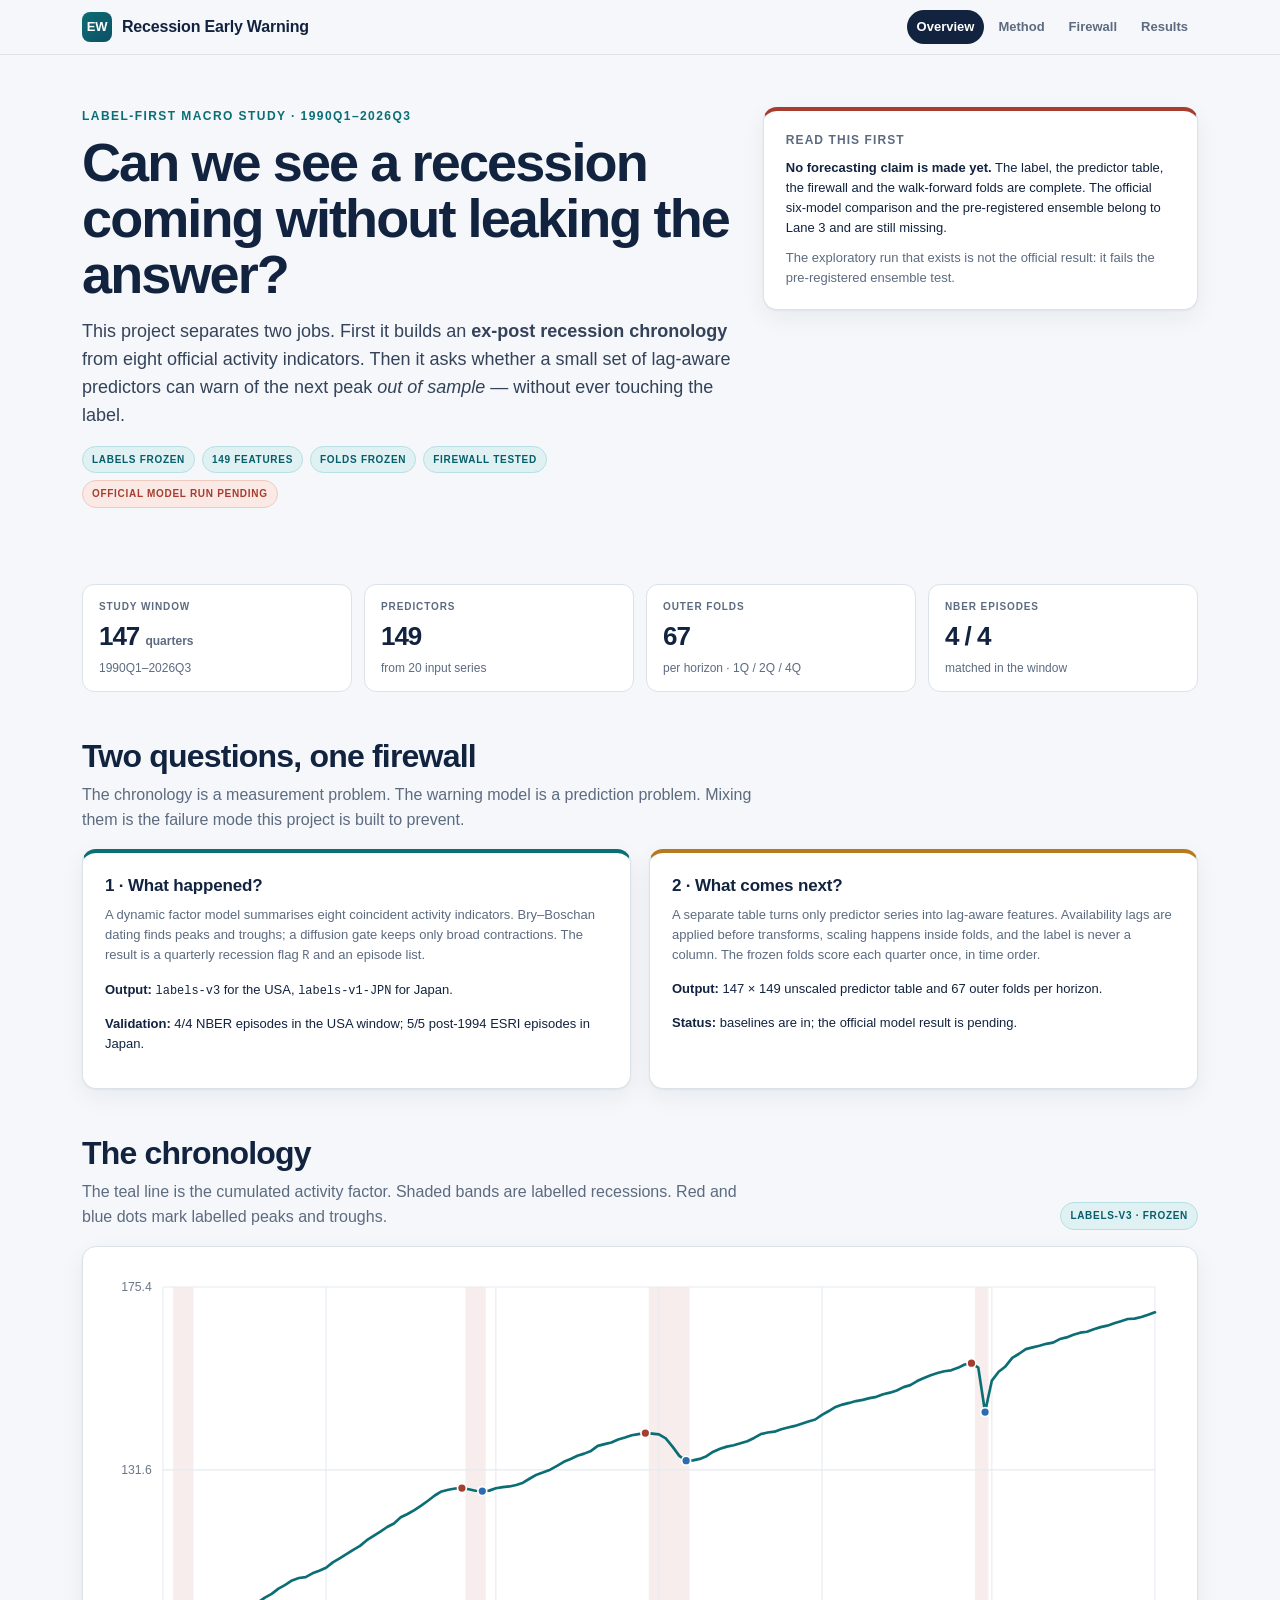
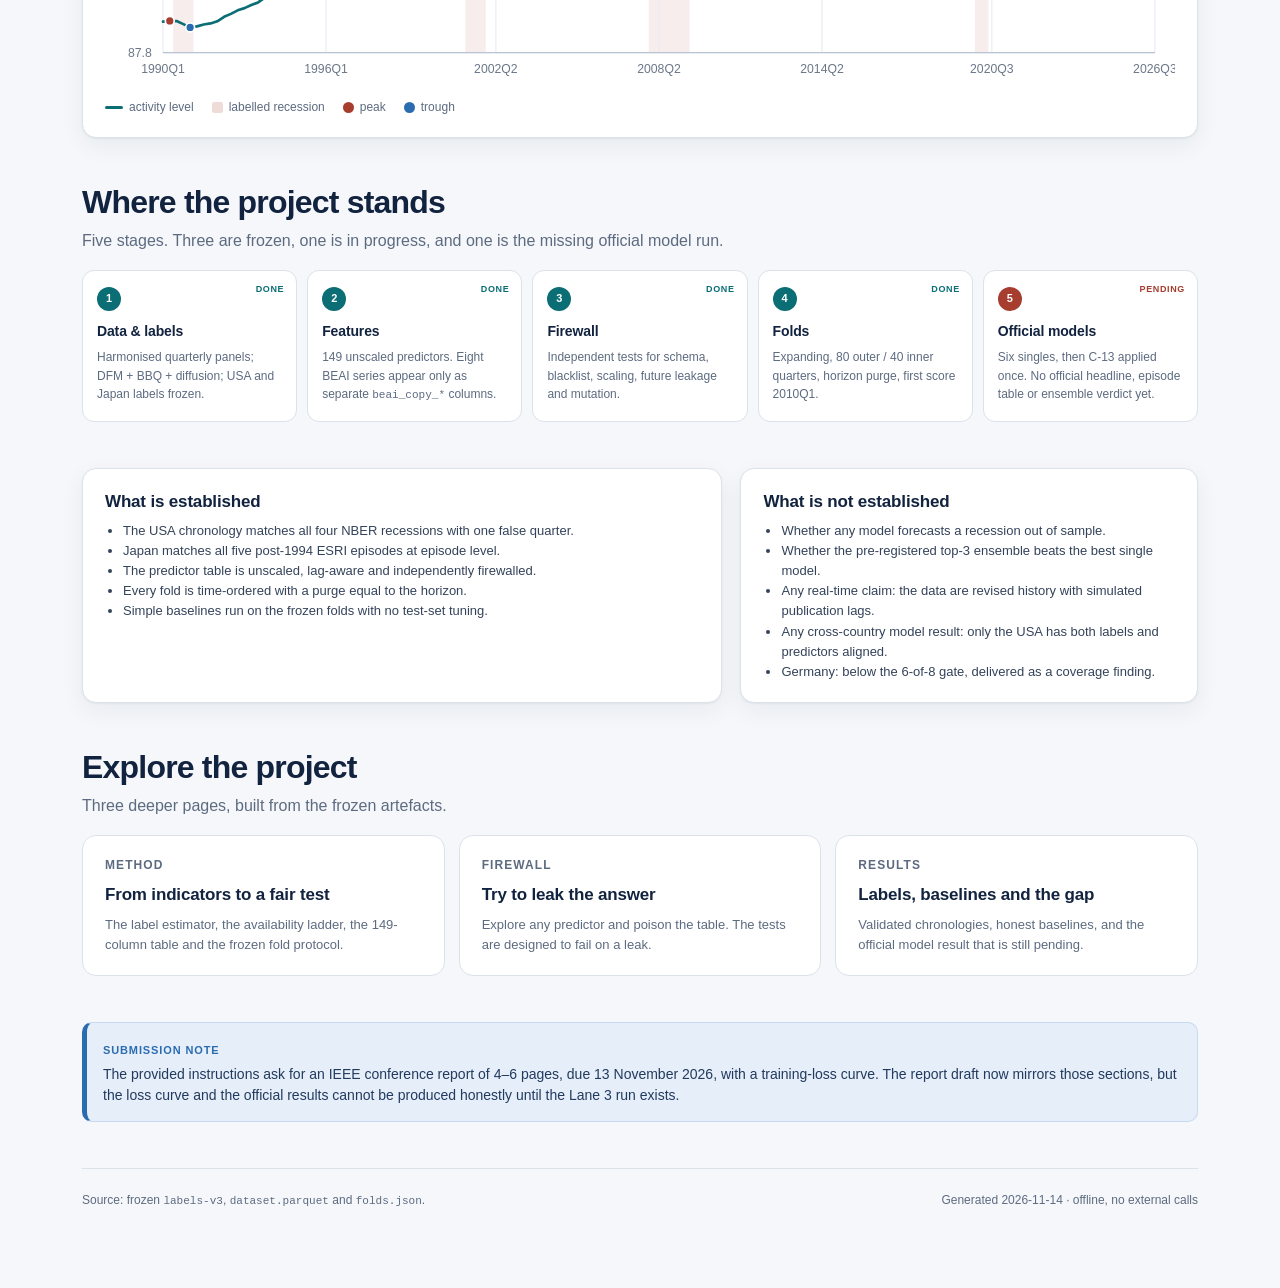
==== commit 6fc3b9c4: "Merge branch 'master' into feat/features-harness" ====
--- a/site/index.html
+++ b/site/index.html
@@ -3,295 +3,176 @@
 <head>
 <meta charset="utf-8">
 <meta name="viewport" content="width=device-width, initial-scale=1">
-<title>Recession Early Warning — Overview</title>
-<style>
-:root {
-  --bg: #f8fafc;
-  --card: #ffffff;
-  --ink: #0f172a;
-  --muted: #475569;
-  --line: #e2e8f0;
-  --accent: #0284c7;
-  --accent-soft: #e0f2fe;
-  --accent-dark: #0369a1;
-  --success: #16a34a;
-  --success-soft: #dcfce7;
-  --warn: #dc2626;
-  --warn-soft: #fee2e2;
-  --amber: #d97706;
-  --amber-soft: #fef3c7;
-}
-* { box-sizing: border-box; }
-html { scroll-behavior: smooth; }
-body {
-  margin: 0;
-  background: var(--bg);
-  color: var(--ink);
-  font-family: -apple-system, BlinkMacSystemFont, "Segoe UI", Roboto, "Helvetica Neue", Arial, sans-serif;
-  line-height: 1.55;
-  -webkit-font-smoothing: antialiased;
-}
-a { color: var(--accent); text-decoration: none; font-weight: 500; }
-a:hover { text-decoration: underline; }
-.wrap { max-width: 1140px; margin: 0 auto; padding: 24px 20px 60px; }
-header.top {
-  border-bottom: 2px solid var(--line);
-  padding-bottom: 16px;
-  margin-bottom: 20px;
-}
-h1 { font-size: 26px; line-height: 1.2; margin: 0 0 6px; letter-spacing: -0.02em; }
-.sub { color: var(--muted); font-size: 14px; margin: 0; }
-.nav-bar {
-  display: flex;
-  flex-wrap: wrap;
-  gap: 8px;
-  margin-top: 14px;
-}
-.nav-bar a {
-  padding: 6px 12px;
-  border-radius: 6px;
-  font-size: 13px;
-  background: #fff;
-  border: 1px solid var(--line);
-  color: var(--ink);
-}
-.nav-bar a:hover { border-color: var(--accent); background: var(--accent-soft); }
-.nav-bar a.active {
-  background: var(--ink);
-  border-color: var(--ink);
-  color: #fff;
-  font-weight: 600;
-}
-.kpis {
-  display: grid;
-  grid-template-columns: repeat(auto-fit, minmax(160px, 1fr));
-  gap: 12px;
-  margin: 20px 0;
-}
-.kpi {
-  background: var(--card);
-  border: 1px solid var(--line);
-  border-radius: 8px;
-  padding: 12px 14px;
-}
-.kpi .k {
-  font-size: 11px;
-  font-weight: 700;
-  text-transform: uppercase;
-  letter-spacing: 0.05em;
-  color: var(--muted);
-}
-.kpi .v {
-  font-size: 20px;
-  font-weight: 700;
-  margin-top: 2px;
-  font-variant-numeric: tabular-nums;
-  word-break: break-all;
-}
-.kpi .n { font-size: 12px; color: var(--muted); margin-top: 2px; }
-.card {
-  background: var(--card);
-  border: 1px solid var(--line);
-  border-radius: 8px;
-  padding: 18px;
-  margin-bottom: 20px;
-}
-.card h2 { font-size: 18px; margin: 0 0 8px; }
-.card p { margin: 0 0 12px; font-size: 14px; color: var(--muted); }
-.badge {
-  display: inline-block;
-  font-size: 11px;
-  font-weight: 700;
-  text-transform: uppercase;
-  padding: 3px 8px;
-  border-radius: 999px;
-  border: 1px solid transparent;
-}
-.badge.ok { background: var(--success-soft); color: var(--success); border-color: #bbf7d0; }
-.badge.warn { background: var(--warn-soft); color: var(--warn); border-color: #fecaca; }
-.badge.info { background: var(--accent-soft); color: var(--accent-dark); border-color: #bae6fd; }
-.badge.amber { background: var(--amber-soft); color: var(--amber); border-color: #fde68a; }
-.controls {
-  display: flex;
-  flex-wrap: wrap;
-  gap: 10px;
-  align-items: center;
-  margin-bottom: 14px;
-}
-.controls input, .controls select {
-  font: inherit;
-  font-size: 13px;
-  padding: 6px 10px;
-  border-radius: 6px;
-  border: 1px solid var(--line);
-  background: #fff;
-  color: var(--ink);
-}
-.controls button, .btn {
-  font: inherit;
-  font-size: 13px;
-  font-weight: 600;
-  padding: 6px 12px;
-  border-radius: 6px;
-  border: 1px solid var(--line);
-  background: #fff;
-  color: var(--ink);
-  cursor: pointer;
-}
-.controls button:hover, .btn:hover { border-color: var(--accent); background: var(--accent-soft); }
-.controls button.active, .btn.active { background: var(--accent); color: #fff; border-color: var(--accent); }
-.table-wrap { overflow-x: auto; margin-top: 10px; }
-table { width: 100%; border-collapse: collapse; font-size: 13px; font-variant-numeric: tabular-nums; }
-th, td { padding: 8px 10px; text-align: left; border-bottom: 1px solid var(--line); }
-th { font-size: 11px; font-weight: 700; text-transform: uppercase; letter-spacing: 0.04em; color: var(--muted); background: #f8fafc; }
-tr:hover td { background: #f8fafc; }
-.hash-box {
-  font-family: ui-monospace, SFMono-Regular, Menlo, Monaco, Consolas, monospace;
-  font-size: 12px;
-  background: #f1f5f9;
-  padding: 6px 10px;
-  border-radius: 6px;
-  border: 1px solid var(--line);
-  word-break: break-all;
-}
-svg text { font-family: -apple-system, BlinkMacSystemFont, "Segoe UI", Roboto, sans-serif; font-size: 11px; }
-</style>
+<title>Cross-Country Recession Early Warning — Project Overview</title>
+<meta name="description" content="An interactive guide to a label-first recession early-warning study: chronology, predictors, firewall, folds and baselines.">
+<link rel="stylesheet" href="assets/style.css">
 </head>
-<body>
-<div class="wrap">
-  <header class="top">
+<body data-page="overview">
+<header class="topbar">
+  <div class="topbar-inner">
+    <a class="brand" href="index.html"><span class="mark">EW</span><span>Recession Early Warning</span></a>
+    <nav class="nav" aria-label="Project pages">
+      <a href="index.html" aria-current="page">Overview</a>
+      <a href="methodology.html">Method</a>
+      <a href="firewall.html">Firewall</a>
+      <a href="results.html">Results</a>
+    </nav>
+  </div>
+</header>
+
+<main class="wrap">
+  <section class="hero">
     <div>
-      <h1>Recession Early-Warning System (EWS)</h1>
-      <p class="sub">Lane 2A Verification, Feature Specification & Honest Walk-Forward Baselines</p>
+      <p class="eyebrow">Label-first macro study · 1990Q1–2026Q3</p>
+      <h1>Can we see a recession coming without leaking the answer?</h1>
+      <p class="lede">This project separates two jobs. First it builds an <strong>ex-post recession chronology</strong> from eight official activity indicators. Then it asks whether a small set of lag-aware predictors can warn of the next peak <em>out of sample</em> — without ever touching the label.</p>
+      <div class="badges" style="margin-top:16px">
+        <span class="badge ok">Labels frozen</span>
+        <span class="badge ok">149 features</span>
+        <span class="badge ok">Folds frozen</span>
+        <span class="badge ok">Firewall tested</span>
+        <span class="badge warn">Official model run pending</span>
+      </div>
     </div>
-    <nav class="nav-bar"><a href="index.html" class="active">Overview</a><a href="labels.html" class="">Labels & Timeline</a><a href="features.html" class="">Feature Inventory</a><a href="folds.html" class="">Folds Explorer</a><a href="baselines.html" class="">Baseline Models</a><a href="countries.html" class="">Cross-Country Scope</a></nav>
-  </header>
+    <aside class="card warn">
+      <h4>Read this first</h4>
+      <p class="small" style="margin-bottom:10px"><strong>No forecasting claim is made yet.</strong> The label, the predictor table, the firewall and the walk-forward folds are complete. The official six-model comparison and the pre-registered ensemble belong to Lane 3 and are still missing.</p>
+      <p class="small muted" style="margin:0">The exploratory run that exists is not the official result: it fails the pre-registered ensemble test.</p>
+    </aside>
+  </section>
 
-  <div class="kpis">
-    <div class="kpi">
-      <div class="k">Study Window</div>
-      <div class="v">1990Q1–2026Q3</div>
-      <div class="n">147 calendar quarters</div>
+  <section>
+    <div class="kpis">
+      <div class="kpi"><div class="k">Study window</div><div class="v">147 <small>quarters</small></div><div class="n">1990Q1–2026Q3</div></div>
+      <div class="kpi"><div class="k">Predictors</div><div class="v" data-count="features">149</div><div class="n">from 20 input series</div></div>
+      <div class="kpi"><div class="k">Outer folds</div><div class="v" data-count="folds">67</div><div class="n">per horizon · 1Q / 2Q / 4Q</div></div>
+      <div class="kpi"><div class="k">NBER episodes</div><div class="v">4 / 4</div><div class="n">matched in the window</div></div>
     </div>
-    <div class="kpi">
-      <div class="k">Frozen Label Hash</div>
-      <div class="v"><span class="hash-box" id="label-sha">2379fd53e4c9...</span></div>
-      <div class="n">Blob SHA-256 verified</div>
+  </section>
+
+  <section>
+    <div class="section-head">
+      <div>
+        <h2>Two questions, one firewall</h2>
+        <p>The chronology is a measurement problem. The warning model is a prediction problem. Mixing them is the failure mode this project is built to prevent.</p>
+      </div>
     </div>
-    <div class="kpi">
-      <div class="k">Verification Gates</div>
-      <div class="v"><span class="badge ok">9 / 9 PASS</span></div>
-      <div class="n">Zero regressions</div>
+    <div class="grid2b">
+      <div class="card accent">
+        <h3>1 · What happened?</h3>
+        <p class="small muted">A dynamic factor model summarises eight coincident activity indicators. Bry–Boschan dating finds peaks and troughs; a diffusion gate keeps only broad contractions. The result is a quarterly recession flag <span class="mono">R</span> and an episode list.</p>
+        <p class="small"><strong>Output:</strong> <span class="mono">labels-v3</span> for the USA, <span class="mono">labels-v1-JPN</span> for Japan.</p>
+        <p class="small"><strong>Validation:</strong> 4/4 NBER episodes in the USA window; 5/5 post-1994 ESRI episodes in Japan.</p>
+      </div>
+      <div class="card gold">
+        <h3>2 · What comes next?</h3>
+        <p class="small muted">A separate table turns only predictor series into lag-aware features. Availability lags are applied before transforms, scaling happens inside folds, and the label is never a column. The frozen folds score each quarter once, in time order.</p>
+        <p class="small"><strong>Output:</strong> 147 × 149 unscaled predictor table and 67 outer folds per horizon.</p>
+        <p class="small"><strong>Status:</strong> baselines are in; the official model result is pending.</p>
+      </div>
     </div>
-    <div class="kpi">
-      <div class="k">Shipped Predictors</div>
-      <div class="v">149 features</div>
-      <div class="n">scripts/05_features.py</div>
+  </section>
+
+  <section>
+    <div class="section-head">
+      <div>
+        <h2>The chronology</h2>
+        <p>The teal line is the cumulated activity factor. Shaded bands are labelled recessions. Red and blue dots mark labelled peaks and troughs.</p>
+      </div>
+      <span class="badge ok">labels-v3 · frozen</span>
     </div>
-    <div class="kpi">
-      <div class="k">Folds (D-R37)</div>
-      <div class="v">67 Folds</div>
-      <div class="n">80Q train, step 1, 2Q primary</div>
+    <div class="card">
+      <div id="label-chart" class="chart" data-label="USA activity level with labelled recessions"></div>
+      <div class="legend">
+        <span><i class="sw" style="background:#0b6e75"></i>activity level</span>
+        <span><i class="sw box" style="background:rgba(166,61,47,.18)"></i>labelled recession</span>
+        <span><i class="sw box" style="background:#a63d2f;border-radius:50%"></i>peak</span>
+        <span><i class="sw box" style="background:#2b6cb0;border-radius:50%"></i>trough</span>
+      </div>
     </div>
-  </div>
+  </section>
 
-  <div class="card">
-    <h2>Frozen Label Cryptographic Digest</h2>
-    <p>The Pipeline A USA recession chronology is cryptographically frozen and byte-verified under Rule C-01.</p>
-    <div class="hash-box" id="full-hash">2379fd53e4c9023538cafcd5668a4835bcdd7b45cfae9e3cbc3d4f306ed19daa</div>
-  </div>
+  <section>
+    <div class="section-head">
+      <div>
+        <h2>Where the project stands</h2>
+        <p>Five stages. Three are frozen, one is in progress, and one is the missing official model run.</p>
+      </div>
+    </div>
+    <div class="pipeline">
+      <div class="stage done"><span class="tag">Done</span><div class="num">1</div><h3>Data & labels</h3><p>Harmonised quarterly panels; DFM + BBQ + diffusion; USA and Japan labels frozen.</p></div>
+      <div class="stage done"><span class="tag">Done</span><div class="num">2</div><h3>Features</h3><p>149 unscaled predictors. Eight BEAI series appear only as separate <span class="mono">beai_copy_*</span> columns.</p></div>
+      <div class="stage done"><span class="tag">Done</span><div class="num">3</div><h3>Firewall</h3><p>Independent tests for schema, blacklist, scaling, future leakage and mutation.</p></div>
+      <div class="stage done"><span class="tag">Done</span><div class="num">4</div><h3>Folds</h3><p>Expanding, 80 outer / 40 inner quarters, horizon purge, first score 2010Q1.</p></div>
+      <div class="stage pending"><span class="tag">Pending</span><div class="num">5</div><h3>Official models</h3><p>Six singles, then C-13 applied once. No official headline, episode table or ensemble verdict yet.</p></div>
+    </div>
+  </section>
 
-  <div class="card">
-    <h2>Self-Verification Gates (scripts/08_verify_lane2a.py)</h2>
-    <p>All nine mandatory contractual gates executed and passed under GNU Make harness.</p>
-    <div class="controls">
-      <input type="text" id="gate-search" placeholder="Filter gates...">
-      <button id="toggle-filter" class="btn active">Show All</button>
+  <section>
+    <div class="grid2">
+      <div class="card">
+        <h3>What is established</h3>
+        <ul class="small" style="margin:0;padding-left:18px;color:#34435a">
+          <li>The USA chronology matches all four NBER recessions with one false quarter.</li>
+          <li>Japan matches all five post-1994 ESRI episodes at episode level.</li>
+          <li>The predictor table is unscaled, lag-aware and independently firewalled.</li>
+          <li>Every fold is time-ordered with a purge equal to the horizon.</li>
+          <li>Simple baselines run on the frozen folds with no test-set tuning.</li>
+        </ul>
+      </div>
+      <div class="card">
+        <h3>What is not established</h3>
+        <ul class="small" style="margin:0;padding-left:18px;color:#34435a">
+          <li>Whether any model forecasts a recession out of sample.</li>
+          <li>Whether the pre-registered top-3 ensemble beats the best single model.</li>
+          <li>Any real-time claim: the data are revised history with simulated publication lags.</li>
+          <li>Any cross-country model result: only the USA has both labels and predictors aligned.</li>
+          <li>Germany: below the 6-of-8 gate, delivered as a coverage finding.</li>
+        </ul>
+      </div>
     </div>
-    <div class="table-wrap">
-      <table id="gates-table">
-        <thead>
-          <tr>
-            <th>Gate ID</th>
-            <th>Requirement</th>
-            <th>Status</th>
-            <th>Evidence Detail</th>
-          </tr>
-        </thead>
-        <tbody>
-          <tr class="gate-row">
-          <td><strong>G1</strong></td>
-          <td>G1 base commit contains 4556011</td>
-          <td><span class="badge ok">PASS</span></td>
-          <td class="gate-desc">4556011</td>
-        </tr><tr class="gate-row">
-          <td><strong>G2</strong></td>
-          <td>G2 USA label blob hash == 2379fd53...19daa</td>
-          <td><span class="badge ok">PASS</span></td>
-          <td class="gate-desc">2379fd53e4c9023538cafcd5668a4835bcdd7b45cfae9e3cbc3d4f306ed19daa</td>
-        </tr><tr class="gate-row">
-          <td><strong>G3</strong></td>
-          <td>G3 USA_panel shape and window recorded in spec</td>
-          <td><span class="badge ok">PASS</span></td>
-          <td class="gate-desc">Verified</td>
-        </tr><tr class="gate-row">
-          <td><strong>G4</strong></td>
-          <td>G4 make features (147 rows, contiguous, unscaled, zero blacklisted)</td>
-          <td><span class="badge ok">PASS</span></td>
-          <td class="gate-desc">Verified</td>
-        </tr><tr class="gate-row">
-          <td><strong>G5</strong></td>
-          <td>G5 make folds deterministic (identical bytes, D-R37 parameters verified)</td>
-          <td><span class="badge ok">PASS</span></td>
-          <td class="gate-desc">Verified</td>
-        </tr><tr class="gate-row">
-          <td><strong>G6</strong></td>
-          <td>G6 tests/test_features.py passes; mutation fails on leaks</td>
-          <td><span class="badge ok">PASS</span></td>
-          <td class="gate-desc">Verified</td>
-        </tr><tr class="gate-row">
-          <td><strong>G7</strong></td>
-          <td>G7 baselines reproduce (identical hashes, PR-AUC + recall)</td>
-          <td><span class="badge ok">PASS</span></td>
-          <td class="gate-desc">Verified</td>
-        </tr><tr class="gate-row">
-          <td><strong>G8</strong></td>
-          <td>G8 D-R34 present and JPN metadata hash verified</td>
-          <td><span class="badge ok">PASS</span></td>
-          <td class="gate-desc">Verified</td>
-        </tr><tr class="gate-row">
-          <td><strong>G9</strong></td>
-          <td>G9 git status shows zero changes to outputs/labels/**</td>
-          <td><span class="badge ok">PASS</span></td>
-          <td class="gate-desc">Verified</td>
-        </tr>
-        </tbody>
-      </table>
+  </section>
+
+  <section>
+    <div class="section-head">
+      <div>
+        <h2>Explore the project</h2>
+        <p>Three deeper pages, built from the frozen artefacts.</p>
+      </div>
     </div>
-  </div>
-</div>
+    <div class="grid3">
+      <a class="card flat" href="methodology.html" style="text-decoration:none;color:inherit">
+        <h4>Method</h4>
+        <h3>From indicators to a fair test</h3>
+        <p class="small muted" style="margin:0">The label estimator, the availability ladder, the 149-column table and the frozen fold protocol.</p>
+      </a>
+      <a class="card flat" href="firewall.html" style="text-decoration:none;color:inherit">
+        <h4>Firewall</h4>
+        <h3>Try to leak the answer</h3>
+        <p class="small muted" style="margin:0">Explore any predictor and poison the table. The tests are designed to fail on a leak.</p>
+      </a>
+      <a class="card flat" href="results.html" style="text-decoration:none;color:inherit">
+        <h4>Results</h4>
+        <h3>Labels, baselines and the gap</h3>
+        <p class="small muted" style="margin:0">Validated chronologies, honest baselines, and the official model result that is still pending.</p>
+      </a>
+    </div>
+  </section>
 
-<script type="application/json" id="page-data">{"label_hash":"2379fd53e4c9023538cafcd5668a4835bcdd7b45cfae9e3cbc3d4f306ed19daa","n_features":149,"quarters":["1990Q1","1990Q2","1990Q3","1990Q4","1991Q1","1991Q2","1991Q3","1991Q4","1992Q1","1992Q2","1992Q3","1992Q4","1993Q1","1993Q2","1993Q3","1993Q4","1994Q1","1994Q2","1994Q3","1994Q4","1995Q1","1995Q2","1995Q3","1995Q4","1996Q1","1996Q2","1996Q3","1996Q4","1997Q1","1997Q2","1997Q3","1997Q4","1998Q1","1998Q2","1998Q3","1998Q4","1999Q1","1999Q2","1999Q3","1999Q4","2000Q1","2000Q2","2000Q3","2000Q4","2001Q1","2001Q2","2001Q3","2001Q4","2002Q1","2002Q2","2002Q3","2002Q4","2003Q1","2003Q2","2003Q3","2003Q4","2004Q1","2004Q2","2004Q3","2004Q4","2005Q1","2005Q2","2005Q3","2005Q4","2006Q1","2006Q2","2006Q3","2006Q4","2007Q1","2007Q2","2007Q3","2007Q4","2008Q1","2008Q2","2008Q3","2008Q4","2009Q1","2009Q2","2009Q3","2009Q4","2010Q1","2010Q2","2010Q3","2010Q4","2011Q1","2011Q2","2011Q3","2011Q4","2012Q1","2012Q2","2012Q3","2012Q4","2013Q1","2013Q2","2013Q3","2013Q4","2014Q1","2014Q2","2014Q3","2014Q4","2015Q1","2015Q2","2015Q3","2015Q4","2016Q1","2016Q2","2016Q3","2016Q4","2017Q1","2017Q2","2017Q3","2017Q4","2018Q1","2018Q2","2018Q3","2018Q4","2019Q1","2019Q2","2019Q3","2019Q4","2020Q1","2020Q2","2020Q3","2020Q4","2021Q1","2021Q2","2021Q3","2021Q4","2022Q1","2022Q2","2022Q3","2022Q4","2023Q1","2023Q2","2023Q3","2023Q4","2024Q1","2024Q2","2024Q3","2024Q4","2025Q1","2025Q2","2025Q3","2025Q4","2026Q1","2026Q2","2026Q3"],"gates":{"G1 base commit contains 4556011":{"status":"PASS","passed":true,"details":{"base_commit":"4556011","is_ancestor":true}},"G2 USA label blob hash == 2379fd53...19daa":{"status":"PASS","passed":true,"details":{"expected":"2379fd53e4c9023538cafcd5668a4835bcdd7b45cfae9e3cbc3d4f306ed19daa","actual":"2379fd53e4c9023538cafcd5668a4835bcdd7b45cfae9e3cbc3d4f306ed19daa"}},"G3 USA_panel shape and window recorded in spec":{"status":"PASS","passed":true,"details":{"n_rows":267,"n_cols":27,"start":"1960Q1","end":"2026Q3","spec_verified":true}},"G4 make features (147 rows, contiguous, unscaled, zero blacklisted)":{"status":"PASS","passed":true,"details":{"rows":147,"predictors":149}},"G5 make folds deterministic (identical bytes, D-R37 parameters verified)":{"status":"PASS","passed":true,"details":{"sha256":"cc4814be7e020d466d53e905961c46f5a2ccbe3a0b9197fd7b9e62eb0feb8719","horizons":["1","2","4"],"n_folds_2q":67,"approved":true,"decision":"D-R37"}},"G6 tests/test_features.py passes; mutation fails on leaks":{"status":"PASS","passed":true,"details":{"pytest_output":"......                                                                   [100%]","returncode":0}},"G7 baselines reproduce (identical hashes, PR-AUC + recall)":{"status":"PASS","passed":true,"details":{"csv_sha256":"e227e2543334dd6c11b43db9e6433fadb4eeccaacd8a7e64833647d07377af86","md_sha256":"9cfe616c6fde0b78676750d55b8d94a3dad12afa5a2878f7ccc667f1212b00ce","results":[{"horizon":"1Q","model":"majority","pr_auc":0.015385,"episode_recall":1.0,"episode_recall_05":0.0},{"horizon":"1Q","model":"term_spread","pr_auc":0.111111,"episode_recall":1.0,"episode_recall_05":0.0},{"horizon":"1Q","model":"plain_logistic","pr_auc":0.047619,"episode_recall":0.0,"episode_recall_05":0.0},{"horizon":"2Q","model":"majority","pr_auc":0.023562,"episode_recall":1.0,"episode_recall_05":0.0},{"horizon":"2Q","model":"term_spread","pr_auc":0.155556,"episode_recall":1.0,"episode_recall_05":0.0},{"horizon":"2Q","model":"plain_logistic","pr_auc":0.107955,"episode_recall":0.0,"episode_recall_05":0.0},{"horizon":"4Q","model":"majority","pr_auc":0.040995,"episode_recall":1.0,"episode_recall_05":0.0},{"horizon":"4Q","model":"term_spread","pr_auc":0.176804,"episode_recall":1.0,"episode_recall_05":1.0},{"horizon":"4Q","model":"plain_logistic","pr_auc":0.197276,"episode_recall":0.0,"episode_recall_05":0.0}]}},"G8 D-R34 present and JPN metadata hash verified":{"status":"PASS","passed":true,"details":{"dr34_present":true,"actual_json_hash":"3b74d3e63f4b6f19e15c372637c2f776e029903f710eba93c8a6cb395b99ed9a","doc_hash_match":true}},"G9 git status shows zero changes to outputs/labels/**":{"status":"PASS","passed":true,"details":{"clean":true,"status_output":""}}},"episodes":[{"episode_id":1,"peak":"1990Q2","trough":"1991Q1","duration":3,"depth_sd":1.447904,"diffusion":0.809524},{"episode_id":2,"peak":"2001Q1","trough":"2001Q4","duration":3,"depth_sd":0.666114,"diffusion":0.708333},{"episode_id":3,"peak":"2007Q4","trough":"2009Q2","duration":6,"depth_sd":6.220129,"diffusion":0.875},{"episode_id":4,"peak":"2019Q4","trough":"2020Q2","duration":2,"depth_sd":10.968622,"diffusion":0.9375}],"features":[{"name":"beai_copy_ACT_GDP_REAL__qoq_growth","source":"beai_copy_ACT_GDP_REAL","group":"BEAI Copy","lag":"1 Quarter (NA)","transform":"Growth","blacklisted":false},{"name":"beai_copy_ACT_GDP_REAL__yoy_growth","source":"beai_copy_ACT_GDP_REAL","group":"BEAI Copy","lag":"1 Quarter (NA)","transform":"Growth","blacklisted":false},{"name":"beai_copy_ACT_GDP_REAL__base_lag_1","source":"beai_copy_ACT_GDP_REAL","group":"BEAI Copy","lag":"1 Quarter (NA)","transform":"Growth","blacklisted":false},{"name":"beai_copy_ACT_GDP_REAL__base_lag_2","source":"beai_copy_ACT_GDP_REAL","group":"BEAI Copy","lag":"1 Quarter (NA)","transform":"Growth","blacklisted":false},{"name":"beai_copy_ACT_GDP_REAL__base_lag_4","source":"beai_copy_ACT_GDP_REAL","group":"BEAI Copy","lag":"1 Quarter (NA)","transform":"Growth","blacklisted":false},{"name":"beai_copy_ACT_GDP_REAL__rolling_mean_4q","source":"beai_copy_ACT_GDP_REAL","group":"BEAI Copy","lag":"1 Quarter (NA)","transform":"Growth","blacklisted":false},{"name":"beai_copy_ACT_GDP_REAL__rolling_volatility_4q","source":"beai_copy_ACT_GDP_REAL","group":"BEAI Copy","lag":"1 Quarter (NA)","transform":"Growth","blacklisted":false},{"name":"beai_copy_ACT_GDP_REAL__trend_4q","source":"beai_copy_ACT_GDP_REAL","group":"BEAI Copy","lag":"1 Quarter (NA)","transform":"Growth","blacklisted":false},{"name":"beai_copy_ACT_IP__qoq_growth","source":"beai_copy_ACT_IP","group":"BEAI Copy","lag":"1 Quarter (NA)","transform":"Growth","blacklisted":false},{"name":"beai_copy_ACT_IP__yoy_growth","source":"beai_copy_ACT_IP","group":"BEAI Copy","lag":"1 Quarter (NA)","transform":"Growth","blacklisted":false},{"name":"beai_copy_ACT_IP__base_lag_1","source":"beai_copy_ACT_IP","group":"BEAI Copy","lag":"1 Quarter (NA)","transform":"Growth","blacklisted":false},{"name":"beai_copy_ACT_IP__base_lag_2","source":"beai_copy_ACT_IP","group":"BEAI Copy","lag":"1 Quarter (NA)","transform":"Growth","blacklisted":false},{"name":"beai_copy_ACT_IP__base_lag_4","source":"beai_copy_ACT_IP","group":"BEAI Copy","lag":"1 Quarter (NA)","transform":"Growth","blacklisted":false},{"name":"beai_copy_ACT_IP__rolling_mean_4q","source":"beai_copy_ACT_IP","group":"BEAI Copy","lag":"1 Quarter (NA)","transform":"Growth","blacklisted":false},{"name":"beai_copy_ACT_IP__rolling_volatility_4q","source":"beai_copy_ACT_IP","group":"BEAI Copy","lag":"1 Quarter (NA)","transform":"Growth","blacklisted":false},{"name":"beai_copy_ACT_IP__trend_4q","source":"beai_copy_ACT_IP","group":"BEAI Copy","lag":"1 Quarter (NA)","transform":"Growth","blacklisted":false},{"name":"beai_copy_ACT_EMP__qoq_growth","source":"beai_copy_ACT_EMP","group":"BEAI Copy","lag":"1 Quarter (NA)","transform":"Growth","blacklisted":false},{"name":"beai_copy_ACT_EMP__yoy_growth","source":"beai_copy_ACT_EMP","group":"BEAI Copy","lag":"1 Quarter (NA)","transform":"Growth","blacklisted":false},{"name":"beai_copy_ACT_EMP__base_lag_1","source":"beai_copy_ACT_EMP","group":"BEAI Copy","lag":"1 Quarter (NA)","transform":"Growth","blacklisted":false},{"name":"beai_copy_ACT_EMP__base_lag_2","source":"beai_copy_ACT_EMP","group":"BEAI Copy","lag":"1 Quarter (NA)","transform":"Growth","blacklisted":false},{"name":"beai_copy_ACT_EMP__base_lag_4","source":"beai_copy_ACT_EMP","group":"BEAI Copy","lag":"1 Quarter (NA)","transform":"Growth","blacklisted":false},{"name":"beai_copy_ACT_EMP__rolling_mean_4q","source":"beai_copy_ACT_EMP","group":"BEAI Copy","lag":"1 Quarter (NA)","transform":"Growth","blacklisted":false},{"name":"beai_copy_ACT_EMP__rolling_volatility_4q","source":"beai_copy_ACT_EMP","group":"BEAI Copy","lag":"1 Quarter (NA)","transform":"Growth","blacklisted":false},{"name":"beai_copy_ACT_EMP__trend_4q","source":"beai_copy_ACT_EMP","group":"BEAI Copy","lag":"1 Quarter (NA)","transform":"Growth","blacklisted":false},{"name":"beai_copy_ACT_HOURS__qoq_growth","source":"beai_copy_ACT_HOURS","group":"BEAI Copy","lag":"1 Quarter (NA)","transform":"Growth","blacklisted":false},{"name":"beai_copy_ACT_HOURS__yoy_growth","source":"beai_copy_ACT_HOURS","group":"BEAI Copy","lag":"1 Quarter (NA)","transform":"Growth","blacklisted":false},{"name":"beai_copy_ACT_HOURS__base_lag_1","source":"beai_copy_ACT_HOURS","group":"BEAI Copy","lag":"1 Quarter (NA)","transform":"Growth","blacklisted":false},{"name":"beai_copy_ACT_HOURS__base_lag_2","source":"beai_copy_ACT_HOURS","group":"BEAI Copy","lag":"1 Quarter (NA)","transform":"Growth","blacklisted":false},{"name":"beai_copy_ACT_HOURS__base_lag_4","source":"beai_copy_ACT_HOURS","group":"BEAI Copy","lag":"1 Quarter (NA)","transform":"Growth","blacklisted":false},{"name":"beai_copy_ACT_HOURS__rolling_mean_4q","source":"beai_copy_ACT_HOURS","group":"BEAI Copy","lag":"1 Quarter (NA)","transform":"Growth","blacklisted":false},{"name":"beai_copy_ACT_HOURS__rolling_volatility_4q","source":"beai_copy_ACT_HOURS","group":"BEAI Copy","lag":"1 Quarter (NA)","transform":"Growth","blacklisted":false},{"name":"beai_copy_ACT_HOURS__trend_4q","source":"beai_copy_ACT_HOURS","group":"BEAI Copy","lag":"1 Quarter (NA)","transform":"Growth","blacklisted":false},{"name":"beai_copy_ACT_RINC__qoq_growth","source":"beai_copy_ACT_RINC","group":"BEAI Copy","lag":"1 Quarter (NA)","transform":"Growth","blacklisted":false},{"name":"beai_copy_ACT_RINC__yoy_growth","source":"beai_copy_ACT_RINC","group":"BEAI Copy","lag":"1 Quarter (NA)","transform":"Growth","blacklisted":false},{"name":"beai_copy_ACT_RINC__base_lag_1","source":"beai_copy_ACT_RINC","group":"BEAI Copy","lag":"1 Quarter (NA)","transform":"Growth","blacklisted":false},{"name":"beai_copy_ACT_RINC__base_lag_2","source":"beai_copy_ACT_RINC","group":"BEAI Copy","lag":"1 Quarter (NA)","transform":"Growth","blacklisted":false},{"name":"beai_copy_ACT_RINC__base_lag_4","source":"beai_copy_ACT_RINC","group":"BEAI Copy","lag":"1 Quarter (NA)","transform":"Growth","blacklisted":false},{"name":"beai_copy_ACT_RINC__rolling_mean_4q","source":"beai_copy_ACT_RINC","group":"BEAI Copy","lag":"1 Quarter (NA)","transform":"Growth","blacklisted":false},{"name":"beai_copy_ACT_RINC__rolling_volatility_4q","source":"beai_copy_ACT_RINC","group":"BEAI Copy","lag":"1 Quarter (NA)","transform":"Growth","blacklisted":false},{"name":"beai_copy_ACT_RINC__trend_4q","source":"beai_copy_ACT_RINC","group":"BEAI Copy","lag":"1 Quarter (NA)","transform":"Growth","blacklisted":false},{"name":"beai_copy_ACT_CONS__qoq_growth","source":"beai_copy_ACT_CONS","group":"BEAI Copy","lag":"1 Quarter (NA)","transform":"Growth","blacklisted":false},{"name":"beai_copy_ACT_CONS__yoy_growth","source":"beai_copy_ACT_CONS","group":"BEAI Copy","lag":"1 Quarter (NA)","transform":"Growth","blacklisted":false},{"name":"beai_copy_ACT_CONS__base_lag_1","source":"beai_copy_ACT_CONS","group":"BEAI Copy","lag":"1 Quarter (NA)","transform":"Growth","blacklisted":false},{"name":"beai_copy_ACT_CONS__base_lag_2","source":"beai_copy_ACT_CONS","group":"BEAI Copy","lag":"1 Quarter (NA)","transform":"Growth","blacklisted":false},{"name":"beai_copy_ACT_CONS__base_lag_4","source":"beai_copy_ACT_CONS","group":"BEAI Copy","lag":"1 Quarter (NA)","transform":"Growth","blacklisted":false},{"name":"beai_copy_ACT_CONS__rolling_mean_4q","source":"beai_copy_ACT_CONS","group":"BEAI Copy","lag":"1 Quarter (NA)","transform":"Growth","blacklisted":false},{"name":"beai_copy_ACT_CONS__rolling_volatility_4q","source":"beai_copy_ACT_CONS","group":"BEAI Copy","lag":"1 Quarter (NA)","transform":"Growth","blacklisted":false},{"name":"beai_copy_ACT_CONS__trend_4q","source":"beai_copy_ACT_CONS","group":"BEAI Copy","lag":"1 Quarter (NA)","transform":"Growth","blacklisted":false},{"name":"beai_copy_ACT_RETAIL__qoq_growth","source":"beai_copy_ACT_RETAIL","group":"BEAI Copy","lag":"1 Quarter (NA)","transform":"Growth","blacklisted":false},{"name":"beai_copy_ACT_RETAIL__yoy_growth","source":"beai_copy_ACT_RETAIL","group":"BEAI Copy","lag":"1 Quarter (NA)","transform":"Growth","blacklisted":false},{"name":"beai_copy_ACT_RETAIL__base_lag_1","source":"beai_copy_ACT_RETAIL","group":"BEAI Copy","lag":"1 Quarter (NA)","transform":"Growth","blacklisted":false},{"name":"beai_copy_ACT_RETAIL__base_lag_2","source":"beai_copy_ACT_RETAIL","group":"BEAI Copy","lag":"1 Quarter (NA)","transform":"Growth","blacklisted":false},{"name":"beai_copy_ACT_RETAIL__base_lag_4","source":"beai_copy_ACT_RETAIL","group":"BEAI Copy","lag":"1 Quarter (NA)","transform":"Growth","blacklisted":false},{"name":"beai_copy_ACT_RETAIL__rolling_mean_4q","source":"beai_copy_ACT_RETAIL","group":"BEAI Copy","lag":"1 Quarter (NA)","transform":"Growth","blacklisted":false},{"name":"beai_copy_ACT_RETAIL__rolling_volatility_4q","source":"beai_copy_ACT_RETAIL","group":"BEAI Copy","lag":"1 Quarter (NA)","transform":"Growth","blacklisted":false},{"name":"beai_copy_ACT_RETAIL__trend_4q","source":"beai_copy_ACT_RETAIL","group":"BEAI Copy","lag":"1 Quarter (NA)","transform":"Growth","blacklisted":false},{"name":"beai_copy_ACT_INV__qoq_growth","source":"beai_copy_ACT_INV","group":"BEAI Copy","lag":"1 Quarter (NA)","transform":"Growth","blacklisted":false},{"name":"beai_copy_ACT_INV__yoy_growth","source":"beai_copy_ACT_INV","group":"BEAI Copy","lag":"1 Quarter (NA)","transform":"Growth","blacklisted":false},{"name":"beai_copy_ACT_INV__base_lag_1","source":"beai_copy_ACT_INV","group":"BEAI Copy","lag":"1 Quarter (NA)","transform":"Growth","blacklisted":false},{"name":"beai_copy_ACT_INV__base_lag_2","source":"beai_copy_ACT_INV","group":"BEAI Copy","lag":"1 Quarter (NA)","transform":"Growth","blacklisted":false},{"name":"beai_copy_ACT_INV__base_lag_4","source":"beai_copy_ACT_INV","group":"BEAI Copy","lag":"1 Quarter (NA)","transform":"Growth","blacklisted":false},{"name":"beai_copy_ACT_INV__rolling_mean_4q","source":"beai_copy_ACT_INV","group":"BEAI Copy","lag":"1 Quarter (NA)","transform":"Growth","blacklisted":false},{"name":"beai_copy_ACT_INV__rolling_volatility_4q","source":"beai_copy_ACT_INV","group":"BEAI Copy","lag":"1 Quarter (NA)","transform":"Growth","blacklisted":false},{"name":"beai_copy_ACT_INV__trend_4q","source":"beai_copy_ACT_INV","group":"BEAI Copy","lag":"1 Quarter (NA)","transform":"Growth","blacklisted":false},{"name":"FIN_CREDIT_GDP__level","source":"FIN_CREDIT_GDP","group":"Financial","lag":"0 Days (Market)","transform":"Level","blacklisted":false},{"name":"FIN_CREDIT_GDP__change_4q","source":"FIN_CREDIT_GDP","group":"Financial","lag":"0 Days (Market)","transform":"Level","blacklisted":false},{"name":"FIN_CREDIT_GDP__change_8q","source":"FIN_CREDIT_GDP","group":"Financial","lag":"0 Days (Market)","transform":"Level","blacklisted":false},{"name":"FIN_CREDIT_GDP__base_lag_1","source":"FIN_CREDIT_GDP","group":"Financial","lag":"0 Days (Market)","transform":"Level","blacklisted":false},{"name":"FIN_CREDIT_GDP__base_lag_2","source":"FIN_CREDIT_GDP","group":"Financial","lag":"0 Days (Market)","transform":"Level","blacklisted":false},{"name":"FIN_CREDIT_GDP__base_lag_4","source":"FIN_CREDIT_GDP","group":"Financial","lag":"0 Days (Market)","transform":"Level","blacklisted":false},{"name":"FIN_CREDIT_GDP__rolling_mean_4q","source":"FIN_CREDIT_GDP","group":"Financial","lag":"0 Days (Market)","transform":"Level","blacklisted":false},{"name":"FIN_CREDIT_GDP__rolling_volatility_4q","source":"FIN_CREDIT_GDP","group":"Financial","lag":"0 Days (Market)","transform":"Level","blacklisted":false},{"name":"FIN_EQUITY__qoq_log_change","source":"FIN_EQUITY","group":"Financial","lag":"0 Days (Market)","transform":"Level","blacklisted":false},{"name":"FIN_EQUITY__yoy_log_change","source":"FIN_EQUITY","group":"Financial","lag":"0 Days (Market)","transform":"Level","blacklisted":false},{"name":"FIN_EQUITY__base_lag_1","source":"FIN_EQUITY","group":"Financial","lag":"0 Days (Market)","transform":"Level","blacklisted":false},{"name":"FIN_EQUITY__base_lag_2","source":"FIN_EQUITY","group":"Financial","lag":"0 Days (Market)","transform":"Level","blacklisted":false},{"name":"FIN_EQUITY__base_lag_4","source":"FIN_EQUITY","group":"Financial","lag":"0 Days (Market)","transform":"Level","blacklisted":false},{"name":"FIN_EQUITY__rolling_mean_4q","source":"FIN_EQUITY","group":"Financial","lag":"0 Days (Market)","transform":"Level","blacklisted":false},{"name":"FIN_EQUITY__rolling_volatility_4q","source":"FIN_EQUITY","group":"Financial","lag":"0 Days (Market)","transform":"Level","blacklisted":false},{"name":"FIN_HOUSEPRICE_CS__qoq_log_change","source":"FIN_HOUSEPRICE_CS","group":"Financial","lag":"0 Days (Market)","transform":"Level","blacklisted":false},{"name":"FIN_HOUSEPRICE_CS__yoy_log_change","source":"FIN_HOUSEPRICE_CS","group":"Financial","lag":"0 Days (Market)","transform":"Level","blacklisted":false},{"name":"FIN_HOUSEPRICE_CS__base_lag_1","source":"FIN_HOUSEPRICE_CS","group":"Financial","lag":"0 Days (Market)","transform":"Level","blacklisted":false},{"name":"FIN_HOUSEPRICE_CS__base_lag_2","source":"FIN_HOUSEPRICE_CS","group":"Financial","lag":"0 Days (Market)","transform":"Level","blacklisted":false},{"name":"FIN_HOUSEPRICE_CS__base_lag_4","source":"FIN_HOUSEPRICE_CS","group":"Financial","lag":"0 Days (Market)","transform":"Level","blacklisted":false},{"name":"FIN_HOUSEPRICE_CS__rolling_mean_4q","source":"FIN_HOUSEPRICE_CS","group":"Financial","lag":"0 Days (Market)","transform":"Level","blacklisted":false},{"name":"FIN_HOUSEPRICE_CS__rolling_volatility_4q","source":"FIN_HOUSEPRICE_CS","group":"Financial","lag":"0 Days (Market)","transform":"Level","blacklisted":false},{"name":"FIN_HOUSEPRICE_BIS__qoq_log_change","source":"FIN_HOUSEPRICE_BIS","group":"Financial","lag":"0 Days (Market)","transform":"Level","blacklisted":false},{"name":"FIN_HOUSEPRICE_BIS__yoy_log_change","source":"FIN_HOUSEPRICE_BIS","group":"Financial","lag":"0 Days (Market)","transform":"Level","blacklisted":false},{"name":"FIN_HOUSEPRICE_BIS__base_lag_1","source":"FIN_HOUSEPRICE_BIS","group":"Financial","lag":"0 Days (Market)","transform":"Level","blacklisted":false},{"name":"FIN_HOUSEPRICE_BIS__base_lag_2","source":"FIN_HOUSEPRICE_BIS","group":"Financial","lag":"0 Days (Market)","transform":"Level","blacklisted":false},{"name":"FIN_HOUSEPRICE_BIS__base_lag_4","source":"FIN_HOUSEPRICE_BIS","group":"Financial","lag":"0 Days (Market)","transform":"Level","blacklisted":false},{"name":"FIN_HOUSEPRICE_BIS__rolling_mean_4q","source":"FIN_HOUSEPRICE_BIS","group":"Financial","lag":"0 Days (Market)","transform":"Level","blacklisted":false},{"name":"FIN_HOUSEPRICE_BIS__rolling_volatility_4q","source":"FIN_HOUSEPRICE_BIS","group":"Financial","lag":"0 Days (Market)","transform":"Level","blacklisted":false},{"name":"FIN_LONG__level","source":"FIN_LONG","group":"Financial","lag":"0 Days (Market)","transform":"Level","blacklisted":false},{"name":"FIN_LONG__change_4q","source":"FIN_LONG","group":"Financial","lag":"0 Days (Market)","transform":"Level","blacklisted":false},{"name":"FIN_LONG__base_lag_1","source":"FIN_LONG","group":"Financial","lag":"0 Days (Market)","transform":"Level","blacklisted":false},{"name":"FIN_LONG__base_lag_2","source":"FIN_LONG","group":"Financial","lag":"0 Days (Market)","transform":"Level","blacklisted":false},{"name":"FIN_LONG__base_lag_4","source":"FIN_LONG","group":"Financial","lag":"0 Days (Market)","transform":"Level","blacklisted":false},{"name":"FIN_LONG__rolling_mean_4q","source":"FIN_LONG","group":"Financial","lag":"0 Days (Market)","transform":"Level","blacklisted":false},{"name":"FIN_LONG__rolling_volatility_4q","source":"FIN_LONG","group":"Financial","lag":"0 Days (Market)","transform":"Level","blacklisted":false},{"name":"FIN_POLICY__level","source":"FIN_POLICY","group":"Financial","lag":"0 Days (Market)","transform":"Level","blacklisted":false},{"name":"FIN_POLICY__change_4q","source":"FIN_POLICY","group":"Financial","lag":"0 Days (Market)","transform":"Level","blacklisted":false},{"name":"FIN_POLICY__base_lag_1","source":"FIN_POLICY","group":"Financial","lag":"0 Days (Market)","transform":"Level","blacklisted":false},{"name":"FIN_POLICY__base_lag_2","source":"FIN_POLICY","group":"Financial","lag":"0 Days (Market)","transform":"Level","blacklisted":false},{"name":"FIN_POLICY__base_lag_4","source":"FIN_POLICY","group":"Financial","lag":"0 Days (Market)","transform":"Level","blacklisted":false},{"name":"FIN_POLICY__rolling_mean_4q","source":"FIN_POLICY","group":"Financial","lag":"0 Days (Market)","transform":"Level","blacklisted":false},{"name":"FIN_POLICY__rolling_volatility_4q","source":"FIN_POLICY","group":"Financial","lag":"0 Days (Market)","transform":"Level","blacklisted":false},{"name":"FIN_SHORT__level","source":"FIN_SHORT","group":"Financial","lag":"0 Days (Market)","transform":"Level","blacklisted":false},{"name":"FIN_SHORT__change_4q","source":"FIN_SHORT","group":"Financial","lag":"0 Days (Market)","transform":"Level","blacklisted":false},{"name":"FIN_SHORT__base_lag_1","source":"FIN_SHORT","group":"Financial","lag":"0 Days (Market)","transform":"Level","blacklisted":false},{"name":"FIN_SHORT__base_lag_2","source":"FIN_SHORT","group":"Financial","lag":"0 Days (Market)","transform":"Level","blacklisted":false},{"name":"FIN_SHORT__base_lag_4","source":"FIN_SHORT","group":"Financial","lag":"0 Days (Market)","transform":"Level","blacklisted":false},{"name":"FIN_SHORT__rolling_mean_4q","source":"FIN_SHORT","group":"Financial","lag":"0 Days (Market)","transform":"Level","blacklisted":false},{"name":"FIN_SHORT__rolling_volatility_4q","source":"FIN_SHORT","group":"Financial","lag":"0 Days (Market)","transform":"Level","blacklisted":false},{"name":"LAB_UNEMP__level","source":"LAB_UNEMP","group":"Labor & Prices","lag":"6 Weeks (Monthly)","transform":"Rate / Inflation","blacklisted":false},{"name":"LAB_UNEMP__change_4q","source":"LAB_UNEMP","group":"Labor & Prices","lag":"6 Weeks (Monthly)","transform":"Rate / Inflation","blacklisted":false},{"name":"LAB_UNEMP__base_lag_1","source":"LAB_UNEMP","group":"Labor & Prices","lag":"6 Weeks (Monthly)","transform":"Rate / Inflation","blacklisted":false},{"name":"LAB_UNEMP__base_lag_2","source":"LAB_UNEMP","group":"Labor & Prices","lag":"6 Weeks (Monthly)","transform":"Rate / Inflation","blacklisted":false},{"name":"LAB_UNEMP__base_lag_4","source":"LAB_UNEMP","group":"Labor & Prices","lag":"6 Weeks (Monthly)","transform":"Rate / Inflation","blacklisted":false},{"name":"LAB_UNEMP__rolling_mean_4q","source":"LAB_UNEMP","group":"Labor & Prices","lag":"6 Weeks (Monthly)","transform":"Rate / Inflation","blacklisted":false},{"name":"LAB_UNEMP__rolling_volatility_4q","source":"LAB_UNEMP","group":"Labor & Prices","lag":"6 Weeks (Monthly)","transform":"Rate / Inflation","blacklisted":false},{"name":"PRC_CPI__qoq_log_change","source":"PRC_CPI","group":"Labor & Prices","lag":"6 Weeks (Monthly)","transform":"Rate / Inflation","blacklisted":false},{"name":"PRC_CPI__yoy_log_change","source":"PRC_CPI","group":"Labor & Prices","lag":"6 Weeks (Monthly)","transform":"Rate / Inflation","blacklisted":false},{"name":"PRC_CPI__base_lag_1","source":"PRC_CPI","group":"Labor & Prices","lag":"6 Weeks (Monthly)","transform":"Rate / Inflation","blacklisted":false},{"name":"PRC_CPI__base_lag_2","source":"PRC_CPI","group":"Labor & Prices","lag":"6 Weeks (Monthly)","transform":"Rate / Inflation","blacklisted":false},{"name":"PRC_CPI__base_lag_4","source":"PRC_CPI","group":"Labor & Prices","lag":"6 Weeks (Monthly)","transform":"Rate / Inflation","blacklisted":false},{"name":"PRC_CPI__rolling_mean_4q","source":"PRC_CPI","group":"Labor & Prices","lag":"6 Weeks (Monthly)","transform":"Rate / Inflation","blacklisted":false},{"name":"PRC_CPI__rolling_volatility_4q","source":"PRC_CPI","group":"Labor & Prices","lag":"6 Weeks (Monthly)","transform":"Rate / Inflation","blacklisted":false},{"name":"SEN_BCI__level","source":"SEN_BCI","group":"Survey","lag":"4 Weeks (Survey)","transform":"Index Level","blacklisted":false},{"name":"SEN_BCI__change_4q","source":"SEN_BCI","group":"Survey","lag":"4 Weeks (Survey)","transform":"Index Level","blacklisted":false},{"name":"SEN_BCI__base_lag_1","source":"SEN_BCI","group":"Survey","lag":"4 Weeks (Survey)","transform":"Index Level","blacklisted":false},{"name":"SEN_BCI__base_lag_2","source":"SEN_BCI","group":"Survey","lag":"4 Weeks (Survey)","transform":"Index Level","blacklisted":false},{"name":"SEN_BCI__base_lag_4","source":"SEN_BCI","group":"Survey","lag":"4 Weeks (Survey)","transform":"Index Level","blacklisted":false},{"name":"SEN_BCI__rolling_mean_4q","source":"SEN_BCI","group":"Survey","lag":"4 Weeks (Survey)","transform":"Index Level","blacklisted":false},{"name":"SEN_BCI__rolling_volatility_4q","source":"SEN_BCI","group":"Survey","lag":"4 Weeks (Survey)","transform":"Index Level","blacklisted":false},{"name":"SEN_CCI__level","source":"SEN_CCI","group":"Survey","lag":"4 Weeks (Survey)","transform":"Index Level","blacklisted":false},{"name":"SEN_CCI__change_4q","source":"SEN_CCI","group":"Survey","lag":"4 Weeks (Survey)","transform":"Index Level","blacklisted":false},{"name":"SEN_CCI__base_lag_1","source":"SEN_CCI","group":"Survey","lag":"4 Weeks (Survey)","transform":"Index Level","blacklisted":false},{"name":"SEN_CCI__base_lag_2","source":"SEN_CCI","group":"Survey","lag":"4 Weeks (Survey)","transform":"Index Level","blacklisted":false},{"name":"SEN_CCI__base_lag_4","source":"SEN_CCI","group":"Survey","lag":"4 Weeks (Survey)","transform":"Index Level","blacklisted":false},{"name":"SEN_CCI__rolling_mean_4q","source":"SEN_CCI","group":"Survey","lag":"4 Weeks (Survey)","transform":"Index Level","blacklisted":false},{"name":"SEN_CCI__rolling_volatility_4q","source":"SEN_CCI","group":"Survey","lag":"4 Weeks (Survey)","transform":"Index Level","blacklisted":false},{"name":"FIN_SLOPE__level","source":"FIN_SLOPE","group":"Derived Spread","lag":"0 Days (Market)","transform":"Spread (10Y-3M)","blacklisted":false},{"name":"FIN_SLOPE__change_4q","source":"FIN_SLOPE","group":"Derived Spread","lag":"0 Days (Market)","transform":"Spread (10Y-3M)","blacklisted":false},{"name":"FIN_SLOPE__base_lag_1","source":"FIN_SLOPE","group":"Derived Spread","lag":"0 Days (Market)","transform":"Spread (10Y-3M)","blacklisted":false},{"name":"FIN_SLOPE__base_lag_2","source":"FIN_SLOPE","group":"Derived Spread","lag":"0 Days (Market)","transform":"Spread (10Y-3M)","blacklisted":false},{"name":"FIN_SLOPE__base_lag_4","source":"FIN_SLOPE","group":"Derived Spread","lag":"0 Days (Market)","transform":"Spread (10Y-3M)","blacklisted":false},{"name":"FIN_SLOPE__rolling_mean_4q","source":"FIN_SLOPE","group":"Derived Spread","lag":"0 Days (Market)","transform":"Spread (10Y-3M)","blacklisted":false},{"name":"FIN_SLOPE__rolling_volatility_4q","source":"FIN_SLOPE","group":"Derived Spread","lag":"0 Days (Market)","transform":"Spread (10Y-3M)","blacklisted":false},{"name":"factor","source":"Pipeline A","group":"Blacklist Demo","lag":"Ex-post","transform":"Coincident Factor","blacklisted":true},{"name":"level","source":"Pipeline A","group":"Blacklist Demo","lag":"Ex-post","transform":"Integrated Index","blacklisted":true},{"name":"R","source":"Pipeline A","group":"Blacklist Demo","lag":"Ex-post","transform":"Target Label","blacklisted":true},{"name":"USA.NBER.Q","source":"NBER","group":"Blacklist Demo","lag":"Ex-post","transform":"Chronology Benchmark","blacklisted":true}],"folds":{"1":[{"train_start":"1990Q1","train_end":"2009Q3","test_start":"2010Q1","test_end":"2010Q1","purge_quarters":1,"train_quarters":79},{"train_start":"1990Q1","train_end":"2009Q4","test_start":"2010Q2","test_end":"2010Q2","purge_quarters":1,"train_quarters":80},{"train_start":"1990Q1","train_end":"2010Q1","test_start":"2010Q3","test_end":"2010Q3","purge_quarters":1,"train_quarters":81},{"train_start":"1990Q1","train_end":"2010Q2","test_start":"2010Q4","test_end":"2010Q4","purge_quarters":1,"train_quarters":82},{"train_start":"1990Q1","train_end":"2010Q3","test_start":"2011Q1","test_end":"2011Q1","purge_quarters":1,"train_quarters":83},{"train_start":"1990Q1","train_end":"2010Q4","test_start":"2011Q2","test_end":"2011Q2","purge_quarters":1,"train_quarters":84},{"train_start":"1990Q1","train_end":"2011Q1","test_start":"2011Q3","test_end":"2011Q3","purge_quarters":1,"train_quarters":85},{"train_start":"1990Q1","train_end":"2011Q2","test_start":"2011Q4","test_end":"2011Q4","purge_quarters":1,"train_quarters":86},{"train_start":"1990Q1","train_end":"2011Q3","test_start":"2012Q1","test_end":"2012Q1","purge_quarters":1,"train_quarters":87},{"train_start":"1990Q1","train_end":"2011Q4","test_start":"2012Q2","test_end":"2012Q2","purge_quarters":1,"train_quarters":88},{"train_start":"1990Q1","train_end":"2012Q1","test_start":"2012Q3","test_end":"2012Q3","purge_quarters":1,"train_quarters":89},{"train_start":"1990Q1","train_end":"2012Q2","test_start":"2012Q4","test_end":"2012Q4","purge_quarters":1,"train_quarters":90},{"train_start":"1990Q1","train_end":"2012Q3","test_start":"2013Q1","test_end":"2013Q1","purge_quarters":1,"train_quarters":91},{"train_start":"1990Q1","train_end":"2012Q4","test_start":"2013Q2","test_end":"2013Q2","purge_quarters":1,"train_quarters":92},{"train_start":"1990Q1","train_end":"2013Q1","test_start":"2013Q3","test_end":"2013Q3","purge_quarters":1,"train_quarters":93},{"train_start":"1990Q1","train_end":"2013Q2","test_start":"2013Q4","test_end":"2013Q4","purge_quarters":1,"train_quarters":94},{"train_start":"1990Q1","train_end":"2013Q3","test_start":"2014Q1","test_end":"2014Q1","purge_quarters":1,"train_quarters":95},{"train_start":"1990Q1","train_end":"2013Q4","test_start":"2014Q2","test_end":"2014Q2","purge_quarters":1,"train_quarters":96},{"train_start":"1990Q1","train_end":"2014Q1","test_start":"2014Q3","test_end":"2014Q3","purge_quarters":1,"train_quarters":97},{"train_start":"1990Q1","train_end":"2014Q2","test_start":"2014Q4","test_end":"2014Q4","purge_quarters":1,"train_quarters":98},{"train_start":"1990Q1","train_end":"2014Q3","test_start":"2015Q1","test_end":"2015Q1","purge_quarters":1,"train_quarters":99},{"train_start":"1990Q1","train_end":"2014Q4","test_start":"2015Q2","test_end":"2015Q2","purge_quarters":1,"train_quarters":100},{"train_start":"1990Q1","train_end":"2015Q1","test_start":"2015Q3","test_end":"2015Q3","purge_quarters":1,"train_quarters":101},{"train_start":"1990Q1","train_end":"2015Q2","test_start":"2015Q4","test_end":"2015Q4","purge_quarters":1,"train_quarters":102},{"train_start":"1990Q1","train_end":"2015Q3","test_start":"2016Q1","test_end":"2016Q1","purge_quarters":1,"train_quarters":103},{"train_start":"1990Q1","train_end":"2015Q4","test_start":"2016Q2","test_end":"2016Q2","purge_quarters":1,"train_quarters":104},{"train_start":"1990Q1","train_end":"2016Q1","test_start":"2016Q3","test_end":"2016Q3","purge_quarters":1,"train_quarters":105},{"train_start":"1990Q1","train_end":"2016Q2","test_start":"2016Q4","test_end":"2016Q4","purge_quarters":1,"train_quarters":106},{"train_start":"1990Q1","train_end":"2016Q3","test_start":"2017Q1","test_end":"2017Q1","purge_quarters":1,"train_quarters":107},{"train_start":"1990Q1","train_end":"2016Q4","test_start":"2017Q2","test_end":"2017Q2","purge_quarters":1,"train_quarters":108},{"train_start":"1990Q1","train_end":"2017Q1","test_start":"2017Q3","test_end":"2017Q3","purge_quarters":1,"train_quarters":109},{"train_start":"1990Q1","train_end":"2017Q2","test_start":"2017Q4","test_end":"2017Q4","purge_quarters":1,"train_quarters":110},{"train_start":"1990Q1","train_end":"2017Q3","test_start":"2018Q1","test_end":"2018Q1","purge_quarters":1,"train_quarters":111},{"train_start":"1990Q1","train_end":"2017Q4","test_start":"2018Q2","test_end":"2018Q2","purge_quarters":1,"train_quarters":112},{"train_start":"1990Q1","train_end":"2018Q1","test_start":"2018Q3","test_end":"2018Q3","purge_quarters":1,"train_quarters":113},{"train_start":"1990Q1","train_end":"2018Q2","test_start":"2018Q4","test_end":"2018Q4","purge_quarters":1,"train_quarters":114},{"train_start":"1990Q1","train_end":"2018Q3","test_start":"2019Q1","test_end":"2019Q1","purge_quarters":1,"train_quarters":115},{"train_start":"1990Q1","train_end":"2018Q4","test_start":"2019Q2","test_end":"2019Q2","purge_quarters":1,"train_quarters":116},{"train_start":"1990Q1","train_end":"2019Q1","test_start":"2019Q3","test_end":"2019Q3","purge_quarters":1,"train_quarters":117},{"train_start":"1990Q1","train_end":"2019Q2","test_start":"2019Q4","test_end":"2019Q4","purge_quarters":1,"train_quarters":118},{"train_start":"1990Q1","train_end":"2019Q3","test_start":"2020Q1","test_end":"2020Q1","purge_quarters":1,"train_quarters":119},{"train_start":"1990Q1","train_end":"2019Q4","test_start":"2020Q2","test_end":"2020Q2","purge_quarters":1,"train_quarters":120},{"train_start":"1990Q1","train_end":"2020Q1","test_start":"2020Q3","test_end":"2020Q3","purge_quarters":1,"train_quarters":121},{"train_start":"1990Q1","train_end":"2020Q2","test_start":"2020Q4","test_end":"2020Q4","purge_quarters":1,"train_quarters":122},{"train_start":"1990Q1","train_end":"2020Q3","test_start":"2021Q1","test_end":"2021Q1","purge_quarters":1,"train_quarters":123},{"train_start":"1990Q1","train_end":"2020Q4","test_start":"2021Q2","test_end":"2021Q2","purge_quarters":1,"train_quarters":124},{"train_start":"1990Q1","train_end":"2021Q1","test_start":"2021Q3","test_end":"2021Q3","purge_quarters":1,"train_quarters":125},{"train_start":"1990Q1","train_end":"2021Q2","test_start":"2021Q4","test_end":"2021Q4","purge_quarters":1,"train_quarters":126},{"train_start":"1990Q1","train_end":"2021Q3","test_start":"2022Q1","test_end":"2022Q1","purge_quarters":1,"train_quarters":127},{"train_start":"1990Q1","train_end":"2021Q4","test_start":"2022Q2","test_end":"2022Q2","purge_quarters":1,"train_quarters":128},{"train_start":"1990Q1","train_end":"2022Q1","test_start":"2022Q3","test_end":"2022Q3","purge_quarters":1,"train_quarters":129},{"train_start":"1990Q1","train_end":"2022Q2","test_start":"2022Q4","test_end":"2022Q4","purge_quarters":1,"train_quarters":130},{"train_start":"1990Q1","train_end":"2022Q3","test_start":"2023Q1","test_end":"2023Q1","purge_quarters":1,"train_quarters":131},{"train_start":"1990Q1","train_end":"2022Q4","test_start":"2023Q2","test_end":"2023Q2","purge_quarters":1,"train_quarters":132},{"train_start":"1990Q1","train_end":"2023Q1","test_start":"2023Q3","test_end":"2023Q3","purge_quarters":1,"train_quarters":133},{"train_start":"1990Q1","train_end":"2023Q2","test_start":"2023Q4","test_end":"2023Q4","purge_quarters":1,"train_quarters":134},{"train_start":"1990Q1","train_end":"2023Q3","test_start":"2024Q1","test_end":"2024Q1","purge_quarters":1,"train_quarters":135},{"train_start":"1990Q1","train_end":"2023Q4","test_start":"2024Q2","test_end":"2024Q2","purge_quarters":1,"train_quarters":136},{"train_start":"1990Q1","train_end":"2024Q1","test_start":"2024Q3","test_end":"2024Q3","purge_quarters":1,"train_quarters":137},{"train_start":"1990Q1","train_end":"2024Q2","test_start":"2024Q4","test_end":"2024Q4","purge_quarters":1,"train_quarters":138},{"train_start":"1990Q1","train_end":"2024Q3","test_start":"2025Q1","test_end":"2025Q1","purge_quarters":1,"train_quarters":139},{"train_start":"1990Q1","train_end":"2024Q4","test_start":"2025Q2","test_end":"2025Q2","purge_quarters":1,"train_quarters":140},{"train_start":"1990Q1","train_end":"2025Q1","test_start":"2025Q3","test_end":"2025Q3","purge_quarters":1,"train_quarters":141},{"train_start":"1990Q1","train_end":"2025Q2","test_start":"2025Q4","test_end":"2025Q4","purge_quarters":1,"train_quarters":142},{"train_start":"1990Q1","train_end":"2025Q3","test_start":"2026Q1","test_end":"2026Q1","purge_quarters":1,"train_quarters":143},{"train_start":"1990Q1","train_end":"2025Q4","test_start":"2026Q2","test_end":"2026Q2","purge_quarters":1,"train_quarters":144},{"train_start":"1990Q1","train_end":"2026Q1","test_start":"2026Q3","test_end":"2026Q3","purge_quarters":1,"train_quarters":145}],"2":[{"train_start":"1990Q1","train_end":"2009Q2","test_start":"2010Q1","test_end":"2010Q1","purge_quarters":2,"train_quarters":78},{"train_start":"1990Q1","train_end":"2009Q3","test_start":"2010Q2","test_end":"2010Q2","purge_quarters":2,"train_quarters":79},{"train_start":"1990Q1","train_end":"2009Q4","test_start":"2010Q3","test_end":"2010Q3","purge_quarters":2,"train_quarters":80},{"train_start":"1990Q1","train_end":"2010Q1","test_start":"2010Q4","test_end":"2010Q4","purge_quarters":2,"train_quarters":81},{"train_start":"1990Q1","train_end":"2010Q2","test_start":"2011Q1","test_end":"2011Q1","purge_quarters":2,"train_quarters":82},{"train_start":"1990Q1","train_end":"2010Q3","test_start":"2011Q2","test_end":"2011Q2","purge_quarters":2,"train_quarters":83},{"train_start":"1990Q1","train_end":"2010Q4","test_start":"2011Q3","test_end":"2011Q3","purge_quarters":2,"train_quarters":84},{"train_start":"1990Q1","train_end":"2011Q1","test_start":"2011Q4","test_end":"2011Q4","purge_quarters":2,"train_quarters":85},{"train_start":"1990Q1","train_end":"2011Q2","test_start":"2012Q1","test_end":"2012Q1","purge_quarters":2,"train_quarters":86},{"train_start":"1990Q1","train_end":"2011Q3","test_start":"2012Q2","test_end":"2012Q2","purge_quarters":2,"train_quarters":87},{"train_start":"1990Q1","train_end":"2011Q4","test_start":"2012Q3","test_end":"2012Q3","purge_quarters":2,"train_quarters":88},{"train_start":"1990Q1","train_end":"2012Q1","test_start":"2012Q4","test_end":"2012Q4","purge_quarters":2,"train_quarters":89},{"train_start":"1990Q1","train_end":"2012Q2","test_start":"2013Q1","test_end":"2013Q1","purge_quarters":2,"train_quarters":90},{"train_start":"1990Q1","train_end":"2012Q3","test_start":"2013Q2","test_end":"2013Q2","purge_quarters":2,"train_quarters":91},{"train_start":"1990Q1","train_end":"2012Q4","test_start":"2013Q3","test_end":"2013Q3","purge_quarters":2,"train_quarters":92},{"train_start":"1990Q1","train_end":"2013Q1","test_start":"2013Q4","test_end":"2013Q4","purge_quarters":2,"train_quarters":93},{"train_start":"1990Q1","train_end":"2013Q2","test_start":"2014Q1","test_end":"2014Q1","purge_quarters":2,"train_quarters":94},{"train_start":"1990Q1","train_end":"2013Q3","test_start":"2014Q2","test_end":"2014Q2","purge_quarters":2,"train_quarters":95},{"train_start":"1990Q1","train_end":"2013Q4","test_start":"2014Q3","test_end":"2014Q3","purge_quarters":2,"train_quarters":96},{"train_start":"1990Q1","train_end":"2014Q1","test_start":"2014Q4","test_end":"2014Q4","purge_quarters":2,"train_quarters":97},{"train_start":"1990Q1","train_end":"2014Q2","test_start":"2015Q1","test_end":"2015Q1","purge_quarters":2,"train_quarters":98},{"train_start":"1990Q1","train_end":"2014Q3","test_start":"2015Q2","test_end":"2015Q2","purge_quarters":2,"train_quarters":99},{"train_start":"1990Q1","train_end":"2014Q4","test_start":"2015Q3","test_end":"2015Q3","purge_quarters":2,"train_quarters":100},{"train_start":"1990Q1","train_end":"2015Q1","test_start":"2015Q4","test_end":"2015Q4","purge_quarters":2,"train_quarters":101},{"train_start":"1990Q1","train_end":"2015Q2","test_start":"2016Q1","test_end":"2016Q1","purge_quarters":2,"train_quarters":102},{"train_start":"1990Q1","train_end":"2015Q3","test_start":"2016Q2","test_end":"2016Q2","purge_quarters":2,"train_quarters":103},{"train_start":"1990Q1","train_end":"2015Q4","test_start":"2016Q3","test_end":"2016Q3","purge_quarters":2,"train_quarters":104},{"train_start":"1990Q1","train_end":"2016Q1","test_start":"2016Q4","test_end":"2016Q4","purge_quarters":2,"train_quarters":105},{"train_start":"1990Q1","train_end":"2016Q2","test_start":"2017Q1","test_end":"2017Q1","purge_quarters":2,"train_quarters":106},{"train_start":"1990Q1","train_end":"2016Q3","test_start":"2017Q2","test_end":"2017Q2","purge_quarters":2,"train_quarters":107},{"train_start":"1990Q1","train_end":"2016Q4","test_start":"2017Q3","test_end":"2017Q3","purge_quarters":2,"train_quarters":108},{"train_start":"1990Q1","train_end":"2017Q1","test_start":"2017Q4","test_end":"2017Q4","purge_quarters":2,"train_quarters":109},{"train_start":"1990Q1","train_end":"2017Q2","test_start":"2018Q1","test_end":"2018Q1","purge_quarters":2,"train_quarters":110},{"train_start":"1990Q1","train_end":"2017Q3","test_start":"2018Q2","test_end":"2018Q2","purge_quarters":2,"train_quarters":111},{"train_start":"1990Q1","train_end":"2017Q4","test_start":"2018Q3","test_end":"2018Q3","purge_quarters":2,"train_quarters":112},{"train_start":"1990Q1","train_end":"2018Q1","test_start":"2018Q4","test_end":"2018Q4","purge_quarters":2,"train_quarters":113},{"train_start":"1990Q1","train_end":"2018Q2","test_start":"2019Q1","test_end":"2019Q1","purge_quarters":2,"train_quarters":114},{"train_start":"1990Q1","train_end":"2018Q3","test_start":"2019Q2","test_end":"2019Q2","purge_quarters":2,"train_quarters":115},{"train_start":"1990Q1","train_end":"2018Q4","test_start":"2019Q3","test_end":"2019Q3","purge_quarters":2,"train_quarters":116},{"train_start":"1990Q1","train_end":"2019Q1","test_start":"2019Q4","test_end":"2019Q4","purge_quarters":2,"train_quarters":117},{"train_start":"1990Q1","train_end":"2019Q2","test_start":"2020Q1","test_end":"2020Q1","purge_quarters":2,"train_quarters":118},{"train_start":"1990Q1","train_end":"2019Q3","test_start":"2020Q2","test_end":"2020Q2","purge_quarters":2,"train_quarters":119},{"train_start":"1990Q1","train_end":"2019Q4","test_start":"2020Q3","test_end":"2020Q3","purge_quarters":2,"train_quarters":120},{"train_start":"1990Q1","train_end":"2020Q1","test_start":"2020Q4","test_end":"2020Q4","purge_quarters":2,"train_quarters":121},{"train_start":"1990Q1","train_end":"2020Q2","test_start":"2021Q1","test_end":"2021Q1","purge_quarters":2,"train_quarters":122},{"train_start":"1990Q1","train_end":"2020Q3","test_start":"2021Q2","test_end":"2021Q2","purge_quarters":2,"train_quarters":123},{"train_start":"1990Q1","train_end":"2020Q4","test_start":"2021Q3","test_end":"2021Q3","purge_quarters":2,"train_quarters":124},{"train_start":"1990Q1","train_end":"2021Q1","test_start":"2021Q4","test_end":"2021Q4","purge_quarters":2,"train_quarters":125},{"train_start":"1990Q1","train_end":"2021Q2","test_start":"2022Q1","test_end":"2022Q1","purge_quarters":2,"train_quarters":126},{"train_start":"1990Q1","train_end":"2021Q3","test_start":"2022Q2","test_end":"2022Q2","purge_quarters":2,"train_quarters":127},{"train_start":"1990Q1","train_end":"2021Q4","test_start":"2022Q3","test_end":"2022Q3","purge_quarters":2,"train_quarters":128},{"train_start":"1990Q1","train_end":"2022Q1","test_start":"2022Q4","test_end":"2022Q4","purge_quarters":2,"train_quarters":129},{"train_start":"1990Q1","train_end":"2022Q2","test_start":"2023Q1","test_end":"2023Q1","purge_quarters":2,"train_quarters":130},{"train_start":"1990Q1","train_end":"2022Q3","test_start":"2023Q2","test_end":"2023Q2","purge_quarters":2,"train_quarters":131},{"train_start":"1990Q1","train_end":"2022Q4","test_start":"2023Q3","test_end":"2023Q3","purge_quarters":2,"train_quarters":132},{"train_start":"1990Q1","train_end":"2023Q1","test_start":"2023Q4","test_end":"2023Q4","purge_quarters":2,"train_quarters":133},{"train_start":"1990Q1","train_end":"2023Q2","test_start":"2024Q1","test_end":"2024Q1","purge_quarters":2,"train_quarters":134},{"train_start":"1990Q1","train_end":"2023Q3","test_start":"2024Q2","test_end":"2024Q2","purge_quarters":2,"train_quarters":135},{"train_start":"1990Q1","train_end":"2023Q4","test_start":"2024Q3","test_end":"2024Q3","purge_quarters":2,"train_quarters":136},{"train_start":"1990Q1","train_end":"2024Q1","test_start":"2024Q4","test_end":"2024Q4","purge_quarters":2,"train_quarters":137},{"train_start":"1990Q1","train_end":"2024Q2","test_start":"2025Q1","test_end":"2025Q1","purge_quarters":2,"train_quarters":138},{"train_start":"1990Q1","train_end":"2024Q3","test_start":"2025Q2","test_end":"2025Q2","purge_quarters":2,"train_quarters":139},{"train_start":"1990Q1","train_end":"2024Q4","test_start":"2025Q3","test_end":"2025Q3","purge_quarters":2,"train_quarters":140},{"train_start":"1990Q1","train_end":"2025Q1","test_start":"2025Q4","test_end":"2025Q4","purge_quarters":2,"train_quarters":141},{"train_start":"1990Q1","train_end":"2025Q2","test_start":"2026Q1","test_end":"2026Q1","purge_quarters":2,"train_quarters":142},{"train_start":"1990Q1","train_end":"2025Q3","test_start":"2026Q2","test_end":"2026Q2","purge_quarters":2,"train_quarters":143},{"train_start":"1990Q1","train_end":"2025Q4","test_start":"2026Q3","test_end":"2026Q3","purge_quarters":2,"train_quarters":144}],"4":[{"train_start":"1990Q1","train_end":"2008Q4","test_start":"2010Q1","test_end":"2010Q1","purge_quarters":4,"train_quarters":76},{"train_start":"1990Q1","train_end":"2009Q1","test_start":"2010Q2","test_end":"2010Q2","purge_quarters":4,"train_quarters":77},{"train_start":"1990Q1","train_end":"2009Q2","test_start":"2010Q3","test_end":"2010Q3","purge_quarters":4,"train_quarters":78},{"train_start":"1990Q1","train_end":"2009Q3","test_start":"2010Q4","test_end":"2010Q4","purge_quarters":4,"train_quarters":79},{"train_start":"1990Q1","train_end":"2009Q4","test_start":"2011Q1","test_end":"2011Q1","purge_quarters":4,"train_quarters":80},{"train_start":"1990Q1","train_end":"2010Q1","test_start":"2011Q2","test_end":"2011Q2","purge_quarters":4,"train_quarters":81},{"train_start":"1990Q1","train_end":"2010Q2","test_start":"2011Q3","test_end":"2011Q3","purge_quarters":4,"train_quarters":82},{"train_start":"1990Q1","train_end":"2010Q3","test_start":"2011Q4","test_end":"2011Q4","purge_quarters":4,"train_quarters":83},{"train_start":"1990Q1","train_end":"2010Q4","test_start":"2012Q1","test_end":"2012Q1","purge_quarters":4,"train_quarters":84},{"train_start":"1990Q1","train_end":"2011Q1","test_start":"2012Q2","test_end":"2012Q2","purge_quarters":4,"train_quarters":85},{"train_start":"1990Q1","train_end":"2011Q2","test_start":"2012Q3","test_end":"2012Q3","purge_quarters":4,"train_quarters":86},{"train_start":"1990Q1","train_end":"2011Q3","test_start":"2012Q4","test_end":"2012Q4","purge_quarters":4,"train_quarters":87},{"train_start":"1990Q1","train_end":"2011Q4","test_start":"2013Q1","test_end":"2013Q1","purge_quarters":4,"train_quarters":88},{"train_start":"1990Q1","train_end":"2012Q1","test_start":"2013Q2","test_end":"2013Q2","purge_quarters":4,"train_quarters":89},{"train_start":"1990Q1","train_end":"2012Q2","test_start":"2013Q3","test_end":"2013Q3","purge_quarters":4,"train_quarters":90},{"train_start":"1990Q1","train_end":"2012Q3","test_start":"2013Q4","test_end":"2013Q4","purge_quarters":4,"train_quarters":91},{"train_start":"1990Q1","train_end":"2012Q4","test_start":"2014Q1","test_end":"2014Q1","purge_quarters":4,"train_quarters":92},{"train_start":"1990Q1","train_end":"2013Q1","test_start":"2014Q2","test_end":"2014Q2","purge_quarters":4,"train_quarters":93},{"train_start":"1990Q1","train_end":"2013Q2","test_start":"2014Q3","test_end":"2014Q3","purge_quarters":4,"train_quarters":94},{"train_start":"1990Q1","train_end":"2013Q3","test_start":"2014Q4","test_end":"2014Q4","purge_quarters":4,"train_quarters":95},{"train_start":"1990Q1","train_end":"2013Q4","test_start":"2015Q1","test_end":"2015Q1","purge_quarters":4,"train_quarters":96},{"train_start":"1990Q1","train_end":"2014Q1","test_start":"2015Q2","test_end":"2015Q2","purge_quarters":4,"train_quarters":97},{"train_start":"1990Q1","train_end":"2014Q2","test_start":"2015Q3","test_end":"2015Q3","purge_quarters":4,"train_quarters":98},{"train_start":"1990Q1","train_end":"2014Q3","test_start":"2015Q4","test_end":"2015Q4","purge_quarters":4,"train_quarters":99},{"train_start":"1990Q1","train_end":"2014Q4","test_start":"2016Q1","test_end":"2016Q1","purge_quarters":4,"train_quarters":100},{"train_start":"1990Q1","train_end":"2015Q1","test_start":"2016Q2","test_end":"2016Q2","purge_quarters":4,"train_quarters":101},{"train_start":"1990Q1","train_end":"2015Q2","test_start":"2016Q3","test_end":"2016Q3","purge_quarters":4,"train_quarters":102},{"train_start":"1990Q1","train_end":"2015Q3","test_start":"2016Q4","test_end":"2016Q4","purge_quarters":4,"train_quarters":103},{"train_start":"1990Q1","train_end":"2015Q4","test_start":"2017Q1","test_end":"2017Q1","purge_quarters":4,"train_quarters":104},{"train_start":"1990Q1","train_end":"2016Q1","test_start":"2017Q2","test_end":"2017Q2","purge_quarters":4,"train_quarters":105},{"train_start":"1990Q1","train_end":"2016Q2","test_start":"2017Q3","test_end":"2017Q3","purge_quarters":4,"train_quarters":106},{"train_start":"1990Q1","train_end":"2016Q3","test_start":"2017Q4","test_end":"2017Q4","purge_quarters":4,"train_quarters":107},{"train_start":"1990Q1","train_end":"2016Q4","test_start":"2018Q1","test_end":"2018Q1","purge_quarters":4,"train_quarters":108},{"train_start":"1990Q1","train_end":"2017Q1","test_start":"2018Q2","test_end":"2018Q2","purge_quarters":4,"train_quarters":109},{"train_start":"1990Q1","train_end":"2017Q2","test_start":"2018Q3","test_end":"2018Q3","purge_quarters":4,"train_quarters":110},{"train_start":"1990Q1","train_end":"2017Q3","test_start":"2018Q4","test_end":"2018Q4","purge_quarters":4,"train_quarters":111},{"train_start":"1990Q1","train_end":"2017Q4","test_start":"2019Q1","test_end":"2019Q1","purge_quarters":4,"train_quarters":112},{"train_start":"1990Q1","train_end":"2018Q1","test_start":"2019Q2","test_end":"2019Q2","purge_quarters":4,"train_quarters":113},{"train_start":"1990Q1","train_end":"2018Q2","test_start":"2019Q3","test_end":"2019Q3","purge_quarters":4,"train_quarters":114},{"train_start":"1990Q1","train_end":"2018Q3","test_start":"2019Q4","test_end":"2019Q4","purge_quarters":4,"train_quarters":115},{"train_start":"1990Q1","train_end":"2018Q4","test_start":"2020Q1","test_end":"2020Q1","purge_quarters":4,"train_quarters":116},{"train_start":"1990Q1","train_end":"2019Q1","test_start":"2020Q2","test_end":"2020Q2","purge_quarters":4,"train_quarters":117},{"train_start":"1990Q1","train_end":"2019Q2","test_start":"2020Q3","test_end":"2020Q3","purge_quarters":4,"train_quarters":118},{"train_start":"1990Q1","train_end":"2019Q3","test_start":"2020Q4","test_end":"2020Q4","purge_quarters":4,"train_quarters":119},{"train_start":"1990Q1","train_end":"2019Q4","test_start":"2021Q1","test_end":"2021Q1","purge_quarters":4,"train_quarters":120},{"train_start":"1990Q1","train_end":"2020Q1","test_start":"2021Q2","test_end":"2021Q2","purge_quarters":4,"train_quarters":121},{"train_start":"1990Q1","train_end":"2020Q2","test_start":"2021Q3","test_end":"2021Q3","purge_quarters":4,"train_quarters":122},{"train_start":"1990Q1","train_end":"2020Q3","test_start":"2021Q4","test_end":"2021Q4","purge_quarters":4,"train_quarters":123},{"train_start":"1990Q1","train_end":"2020Q4","test_start":"2022Q1","test_end":"2022Q1","purge_quarters":4,"train_quarters":124},{"train_start":"1990Q1","train_end":"2021Q1","test_start":"2022Q2","test_end":"2022Q2","purge_quarters":4,"train_quarters":125},{"train_start":"1990Q1","train_end":"2021Q2","test_start":"2022Q3","test_end":"2022Q3","purge_quarters":4,"train_quarters":126},{"train_start":"1990Q1","train_end":"2021Q3","test_start":"2022Q4","test_end":"2022Q4","purge_quarters":4,"train_quarters":127},{"train_start":"1990Q1","train_end":"2021Q4","test_start":"2023Q1","test_end":"2023Q1","purge_quarters":4,"train_quarters":128},{"train_start":"1990Q1","train_end":"2022Q1","test_start":"2023Q2","test_end":"2023Q2","purge_quarters":4,"train_quarters":129},{"train_start":"1990Q1","train_end":"2022Q2","test_start":"2023Q3","test_end":"2023Q3","purge_quarters":4,"train_quarters":130},{"train_start":"1990Q1","train_end":"2022Q3","test_start":"2023Q4","test_end":"2023Q4","purge_quarters":4,"train_quarters":131},{"train_start":"1990Q1","train_end":"2022Q4","test_start":"2024Q1","test_end":"2024Q1","purge_quarters":4,"train_quarters":132},{"train_start":"1990Q1","train_end":"2023Q1","test_start":"2024Q2","test_end":"2024Q2","purge_quarters":4,"train_quarters":133},{"train_start":"1990Q1","train_end":"2023Q2","test_start":"2024Q3","test_end":"2024Q3","purge_quarters":4,"train_quarters":134},{"train_start":"1990Q1","train_end":"2023Q3","test_start":"2024Q4","test_end":"2024Q4","purge_quarters":4,"train_quarters":135},{"train_start":"1990Q1","train_end":"2023Q4","test_start":"2025Q1","test_end":"2025Q1","purge_quarters":4,"train_quarters":136},{"train_start":"1990Q1","train_end":"2024Q1","test_start":"2025Q2","test_end":"2025Q2","purge_quarters":4,"train_quarters":137},{"train_start":"1990Q1","train_end":"2024Q2","test_start":"2025Q3","test_end":"2025Q3","purge_quarters":4,"train_quarters":138},{"train_start":"1990Q1","train_end":"2024Q3","test_start":"2025Q4","test_end":"2025Q4","purge_quarters":4,"train_quarters":139},{"train_start":"1990Q1","train_end":"2024Q4","test_start":"2026Q1","test_end":"2026Q1","purge_quarters":4,"train_quarters":140},{"train_start":"1990Q1","train_end":"2025Q1","test_start":"2026Q2","test_end":"2026Q2","purge_quarters":4,"train_quarters":141},{"train_start":"1990Q1","train_end":"2025Q2","test_start":"2026Q3","test_end":"2026Q3","purge_quarters":4,"train_quarters":142}]},"baselines":[{"horizon":"1Q","model":"majority","is_primary":false,"pr_auc":0.015385,"roc_auc":0.015385,"episode_recall":1.0,"episode_recall_05":0.0,"accuracy_prev":0.015152,"brier":0.015329,"n_test_obs":66},{"horizon":"1Q","model":"term_spread","is_primary":false,"pr_auc":0.111111,"roc_auc":0.876923,"episode_recall":1.0,"episode_recall_05":0.0,"accuracy_prev":0.560606,"brier":0.024585,"n_test_obs":66},{"horizon":"1Q","model":"plain_logistic","is_primary":false,"pr_auc":0.047619,"roc_auc":0.692308,"episode_recall":0.0,"episode_recall_05":0.0,"accuracy_prev":0.878788,"brier":0.032835,"n_test_obs":66},{"horizon":"2Q","model":"majority","is_primary":true,"pr_auc":0.023562,"roc_auc":0.015873,"episode_recall":1.0,"episode_recall_05":0.0,"accuracy_prev":0.030769,"brier":0.030906,"n_test_obs":65},{"horizon":"2Q","model":"term_spread","is_primary":true,"pr_auc":0.155556,"roc_auc":0.873016,"episode_recall":1.0,"episode_recall_05":0.0,"accuracy_prev":0.630769,"brier":0.063932,"n_test_obs":65},{"horizon":"2Q","model":"plain_logistic","is_primary":true,"pr_auc":0.107955,"roc_auc":0.809524,"episode_recall":0.0,"episode_recall_05":0.0,"accuracy_prev":0.876923,"brier":0.055275,"n_test_obs":65},{"horizon":"4Q","model":"majority","is_primary":false,"pr_auc":0.040995,"roc_auc":0.016949,"episode_recall":1.0,"episode_recall_05":0.0,"accuracy_prev":0.063492,"brier":0.062921,"n_test_obs":63},{"horizon":"4Q","model":"term_spread","is_primary":false,"pr_auc":0.176804,"roc_auc":0.809322,"episode_recall":1.0,"episode_recall_05":1.0,"accuracy_prev":0.68254,"brier":0.132021,"n_test_obs":63},{"horizon":"4Q","model":"plain_logistic","is_primary":false,"pr_auc":0.197276,"roc_auc":0.838983,"episode_recall":0.0,"episode_recall_05":0.0,"accuracy_prev":0.84127,"brier":0.093146,"n_test_obs":63}],"coverage_usa":[{"series_key":"USA.ACT_GDP_REAL.Q.NA","quarters":147,"window":147,"coverage_pct":1.0},{"series_key":"USA.ACT_IP.M.STD","quarters":147,"window":147,"coverage_pct":1.0},{"series_key":"USA.ACT_EMP.Q.NA","quarters":146,"window":147,"coverage_pct":0.9932},{"series_key":"USA.ACT_HOURS.Q.STD","quarters":147,"window":147,"coverage_pct":1.0},{"series_key":"USA.ACT_RINC.Q.STD","quarters":147,"window":147,"coverage_pct":1.0},{"series_key":"USA.ACT_CONS.Q.NA","quarters":147,"window":147,"coverage_pct":1.0},{"series_key":"USA.ACT_RETAIL.M.STD","quarters":138,"window":147,"coverage_pct":0.9388},{"series_key":"USA.ACT_INV_EQ.Q.STD","quarters":147,"window":147,"coverage_pct":1.0},{"series_key":"USA.ACT_INV_STRUCT.Q.STD","quarters":147,"window":147,"coverage_pct":1.0},{"series_key":"USA.ACT_INV_IPP.Q.STD","quarters":147,"window":147,"coverage_pct":1.0},{"series_key":"USA.ACT_INV_DEFL.Q.STD","quarters":147,"window":147,"coverage_pct":1.0},{"series_key":"USA.ACT_EMP.M.ESTAB","quarters":147,"window":147,"coverage_pct":1.0},{"series_key":"USA.ACT_EMP.M.LFS","quarters":146,"window":147,"coverage_pct":0.9932},{"series_key":"USA.ACT_RINC.M.US","quarters":147,"window":147,"coverage_pct":1.0},{"series_key":"USA.FIN_CREDIT_GDP.Q.STD","quarters":144,"window":147,"coverage_pct":0.9796},{"series_key":"USA.FIN_EQUITY.M.STD","quarters":147,"window":147,"coverage_pct":1.0},{"series_key":"USA.FIN_HOUSEPRICE.M.US_CS","quarters":146,"window":147,"coverage_pct":0.9932},{"series_key":"USA.FIN_HOUSEPRICE.Q.OECD_BIS","quarters":146,"window":147,"coverage_pct":0.9932},{"series_key":"USA.FIN_LONG.M.STD","quarters":147,"window":147,"coverage_pct":1.0},{"series_key":"USA.FIN_POLICY.M.STD","quarters":147,"window":147,"coverage_pct":1.0},{"series_key":"USA.FIN_SHORT.M.STD","quarters":147,"window":147,"coverage_pct":1.0},{"series_key":"USA.LAB_UNEMP.M.STD","quarters":146,"window":147,"coverage_pct":0.9932},{"series_key":"USA.PRC_CPI.M.STD","quarters":146,"window":147,"coverage_pct":0.9932},{"series_key":"USA.SEN_BCI.M.STD","quarters":136,"window":147,"coverage_pct":0.9252},{"series_key":"USA.SEN_CCI.M.STD","quarters":147,"window":147,"coverage_pct":1.0},{"series_key":"USA.ACT_INV.Q.STD","quarters":147,"window":147,"coverage_pct":1.0},{"series_key":"LABEL:ACT_GDP_REAL","quarters":147,"window":147,"coverage_pct":1.0},{"series_key":"LABEL:ACT_IP","quarters":147,"window":147,"coverage_pct":1.0},{"series_key":"LABEL:ACT_EMP","quarters":146,"window":147,"coverage_pct":0.9932},{"series_key":"LABEL:ACT_HOURS","quarters":147,"window":147,"coverage_pct":1.0},{"series_key":"LABEL:ACT_RINC","quarters":147,"window":147,"coverage_pct":1.0},{"series_key":"LABEL:ACT_CONS","quarters":147,"window":147,"coverage_pct":1.0},{"series_key":"LABEL:ACT_RETAIL","quarters":138,"window":147,"coverage_pct":0.9388},{"series_key":"LABEL:ACT_INV","quarters":147,"window":147,"coverage_pct":1.0}],"coverage_jpn":[{"series_key":"JPN.ACT_GDP_REAL.Q.NA","quarters":128,"window":144,"coverage_pct":0.8889},{"series_key":"JPN.ACT_CONS.Q.NA","quarters":128,"window":144,"coverage_pct":0.8889},{"series_key":"JPN.ACT_INV.Q.STD","quarters":128,"window":144,"coverage_pct":0.8889},{"series_key":"JPN.ACT_RINC.Q.STD","quarters":128,"window":144,"coverage_pct":0.8889},{"series_key":"JPN.ACT_IP.M.STD","quarters":137,"window":144,"coverage_pct":0.9514},{"series_key":"JPN.ACT_EMP.M.LFS","quarters":144,"window":144,"coverage_pct":1.0},{"series_key":"JPN.ACT_EMP.Q.NA","quarters":144,"window":144,"coverage_pct":1.0},{"series_key":"LABEL:ACT_GDP_REAL","quarters":128,"window":144,"coverage_pct":0.8889},{"series_key":"LABEL:ACT_IP","quarters":137,"window":144,"coverage_pct":0.9514},{"series_key":"LABEL:ACT_EMP","quarters":144,"window":144,"coverage_pct":1.0},{"series_key":"LABEL:ACT_RINC","quarters":128,"window":144,"coverage_pct":0.8889},{"series_key":"LABEL:ACT_CONS","quarters":128,"window":144,"coverage_pct":0.8889},{"series_key":"LABEL:ACT_INV","quarters":128,"window":144,"coverage_pct":0.8889}],"coverage_deu":[{"series_key":"DEU.ACT_GDP_REAL.Q.NA","quarters":140,"window":144,"coverage_pct":0.9722},{"series_key":"DEU.ACT_IP.M.STD","quarters":137,"window":144,"coverage_pct":0.9514},{"series_key":"DEU.ACT_EMP.Q.NA","quarters":144,"window":144,"coverage_pct":1.0},{"series_key":"DEU.ACT_CONS.Q.NA","quarters":135,"window":144,"coverage_pct":0.9375},{"series_key":"DEU.ACT_RETAIL.M.STD","quarters":137,"window":144,"coverage_pct":0.9514},{"series_key":"LABEL:ACT_GDP_REAL","quarters":140,"window":144,"coverage_pct":0.9722},{"series_key":"LABEL:ACT_IP","quarters":137,"window":144,"coverage_pct":0.9514},{"series_key":"LABEL:ACT_EMP","quarters":144,"window":144,"coverage_pct":1.0},{"series_key":"LABEL:ACT_CONS","quarters":135,"window":144,"coverage_pct":0.9375},{"series_key":"LABEL:ACT_RETAIL","quarters":137,"window":144,"coverage_pct":0.9514}]}</script>
-<script>
-document.addEventListener("DOMContentLoaded", function() {
-  const searchInput = document.getElementById("gate-search");
-  const toggleBtn = document.getElementById("toggle-filter");
-  const rows = document.querySelectorAll(".gate-row");
+  <section>
+    <div class="banner info">
+      <div>
+        <strong>Submission note</strong>
+        <p>The provided instructions ask for an IEEE conference report of 4–6 pages, due 13 November 2026, with a training-loss curve. The report draft now mirrors those sections, but the loss curve and the official results cannot be produced honestly until the Lane 3 run exists.</p>
+      </div>
+    </div>
+  </section>
 
-  function filterRows() {
-    const query = searchInput.value.toLowerCase();
-    rows.forEach(r => {
-      const text = r.textContent.toLowerCase();
-      r.style.display = text.includes(query) ? "" : "none";
-    });
-  }
-
-  searchInput.addEventListener("input", filterRows);
-  toggleBtn.addEventListener("click", function() {
-    searchInput.value = "";
-    filterRows();
-  });
-});
-</script>
+  <footer>
+    <span>Source: frozen <span class="mono">labels-v3</span>, <span class="mono">dataset.parquet</span> and <span class="mono">folds.json</span>.</span>
+    <span>Generated <span data-generated>—</span> · offline, no external calls</span>
+  </footer>
+</main>
+<script src="assets/app.js"></script>
 </body>
 </html>
--- a/site/assets/style.css
+++ b/site/assets/style.css
@@ -0,0 +1,267 @@
+:root {
+  --bg: #f5f7fa;
+  --surface: #ffffff;
+  --ink: #12233f;
+  --muted: #5d6b80;
+  --line: #dbe2ea;
+  --soft: #eef2f6;
+  --accent: #0b6e75;
+  --accent-2: #0e8f99;
+  --accent-soft: #dff1f2;
+  --warn: #a63d2f;
+  --warn-soft: #fbe9e5;
+  --gold: #b7791f;
+  --gold-soft: #fdf3df;
+  --blue: #2b6cb0;
+  --blue-soft: #e5eef9;
+  --shadow: 0 1px 2px rgba(18, 35, 63, .05), 0 8px 24px rgba(18, 35, 63, .06);
+  --radius: 14px;
+  --max: 1160px;
+}
+
+* { box-sizing: border-box; }
+html { scroll-behavior: smooth; }
+body {
+  margin: 0;
+  background: var(--bg);
+  color: var(--ink);
+  font-family: -apple-system, BlinkMacSystemFont, "Segoe UI", Roboto, Helvetica, Arial, sans-serif;
+  line-height: 1.55;
+  -webkit-font-smoothing: antialiased;
+}
+a { color: var(--accent); text-decoration-thickness: 1px; text-underline-offset: 2px; }
+img, svg { display: block; max-width: 100%; }
+
+/* ---------- top navigation ---------- */
+.topbar {
+  position: sticky;
+  top: 0;
+  z-index: 20;
+  background: rgba(245, 247, 250, .92);
+  border-bottom: 1px solid var(--line);
+  backdrop-filter: blur(10px);
+}
+.topbar-inner {
+  max-width: var(--max);
+  margin: 0 auto;
+  padding: 10px 22px;
+  display: flex;
+  align-items: center;
+  gap: 18px;
+  flex-wrap: wrap;
+}
+.brand {
+  display: flex;
+  align-items: center;
+  gap: 10px;
+  font-weight: 800;
+  letter-spacing: -.2px;
+  color: var(--ink);
+  text-decoration: none;
+  margin-right: auto;
+}
+.brand .mark {
+  width: 30px;
+  height: 30px;
+  border-radius: 8px;
+  background: linear-gradient(135deg, var(--accent), #0d4f63);
+  color: #fff;
+  display: grid;
+  place-items: center;
+  font-size: 13px;
+  font-weight: 900;
+}
+.nav { display: flex; gap: 4px; flex-wrap: wrap; }
+.nav a {
+  font-size: 13px;
+  font-weight: 650;
+  color: var(--muted);
+  text-decoration: none;
+  padding: 7px 10px;
+  border-radius: 999px;
+}
+.nav a:hover { background: var(--soft); color: var(--ink); }
+.nav a[aria-current="page"] { background: var(--ink); color: #fff; }
+
+/* ---------- layout ---------- */
+.wrap {
+  max-width: var(--max);
+  margin: 0 auto;
+  padding: 34px 22px 80px;
+}
+.hero {
+  display: grid;
+  grid-template-columns: minmax(0, 1.35fr) minmax(300px, .9fr);
+  gap: 28px;
+  align-items: start;
+  padding: 18px 0 30px;
+}
+@media (max-width: 900px) { .hero { grid-template-columns: 1fr; } }
+.eyebrow {
+  font-size: 12px;
+  font-weight: 800;
+  letter-spacing: .12em;
+  text-transform: uppercase;
+  color: var(--accent);
+  margin: 0 0 8px;
+}
+h1 { font-size: clamp(34px, 5vw, 54px); line-height: 1.04; letter-spacing: -.035em; margin: 0 0 16px; }
+h2 { font-size: clamp(24px, 3vw, 32px); line-height: 1.15; letter-spacing: -.025em; margin: 0 0 8px; }
+h3 { font-size: 17px; margin: 0 0 6px; letter-spacing: -.01em; }
+h4 { font-size: 12px; text-transform: uppercase; letter-spacing: .09em; color: var(--muted); margin: 0 0 8px; }
+p { margin: 0 0 14px; }
+.lede { font-size: 18px; color: #34435a; max-width: 720px; }
+.muted { color: var(--muted); }
+.small { font-size: 13px; }
+.tiny { font-size: 11px; }
+.mono { font-family: ui-monospace, SFMono-Regular, Menlo, Consolas, monospace; font-size: .92em; }
+section { margin: 0 0 46px; }
+.section-head { display: flex; align-items: end; justify-content: space-between; gap: 18px; margin-bottom: 16px; flex-wrap: wrap; }
+.section-head p { margin: 0; color: var(--muted); max-width: 680px; }
+
+.grid2 { display: grid; grid-template-columns: minmax(0, 1.4fr) minmax(280px, 1fr); gap: 18px; }
+.grid2b { display: grid; grid-template-columns: repeat(2, minmax(0, 1fr)); gap: 18px; }
+.grid3 { display: grid; grid-template-columns: repeat(3, minmax(0, 1fr)); gap: 14px; }
+.grid4 { display: grid; grid-template-columns: repeat(4, minmax(0, 1fr)); gap: 14px; }
+@media (max-width: 900px) { .grid2, .grid2b, .grid3, .grid4 { grid-template-columns: 1fr; } }
+
+.card {
+  background: var(--surface);
+  border: 1px solid var(--line);
+  border-radius: var(--radius);
+  padding: 20px 22px;
+  box-shadow: var(--shadow);
+  min-width: 0;
+}
+.card.flat { box-shadow: none; }
+.card.accent { border-top: 4px solid var(--accent); }
+.card.warn { border-top: 4px solid var(--warn); }
+.card.gold { border-top: 4px solid var(--gold); }
+
+.kpis { display: grid; grid-template-columns: repeat(4, minmax(0, 1fr)); gap: 12px; }
+@media (max-width: 800px) { .kpis { grid-template-columns: repeat(2, minmax(0, 1fr)); } }
+.kpi { background: var(--surface); border: 1px solid var(--line); border-radius: 12px; padding: 14px 16px; }
+.kpi .k { font-size: 10px; font-weight: 800; letter-spacing: .09em; text-transform: uppercase; color: var(--muted); }
+.kpi .v { font-size: 26px; font-weight: 800; letter-spacing: -.04em; margin-top: 2px; font-variant-numeric: tabular-nums; }
+.kpi .v small { font-size: 12px; font-weight: 650; color: var(--muted); letter-spacing: 0; }
+.kpi .n { font-size: 12px; color: var(--muted); margin-top: 2px; }
+
+.banner {
+  display: flex; gap: 14px; align-items: flex-start;
+  background: var(--warn-soft); border: 1px solid #f0c9c1; border-left: 5px solid var(--warn);
+  border-radius: 10px; padding: 14px 16px; margin: 0 0 22px;
+}
+.banner strong { color: var(--warn); text-transform: uppercase; font-size: 11px; letter-spacing: .08em; }
+.banner p { margin: 2px 0 0; font-size: 14px; color: #5b2a23; }
+.banner.info { background: var(--blue-soft); border-color: #c7daf1; border-left-color: var(--blue); }
+.banner.info strong { color: var(--blue); }
+.banner.info p { color: #223a5e; }
+
+.badges { display: flex; flex-wrap: wrap; gap: 7px; }
+.badge {
+  font-size: 10px; font-weight: 800; letter-spacing: .07em; text-transform: uppercase;
+  padding: 5px 9px; border-radius: 999px; border: 1px solid var(--line);
+  background: #fff; color: var(--muted); white-space: nowrap;
+}
+.badge.ok { background: var(--accent-soft); border-color: #b7dfe4; color: #075e6b; }
+.badge.warn { background: var(--warn-soft); border-color: #f0c9c1; color: var(--warn); }
+.badge.gold { background: var(--gold-soft); border-color: #ecd8ae; color: #7a5212; }
+.badge.blue { background: var(--blue-soft); border-color: #c7daf1; color: #23558f; }
+
+/* ---------- controls ---------- */
+.controls { display: flex; flex-wrap: wrap; gap: 6px; margin: 4px 0 14px; }
+.controls button, .controls select {
+  font: inherit; font-size: 12px; font-weight: 650; padding: 7px 11px; border-radius: 999px;
+  cursor: pointer; border: 1px solid var(--line); background: #fff; color: var(--ink);
+}
+.controls button:hover, .controls select:hover { border-color: #9fb3c8; }
+.controls button.active { background: var(--ink); border-color: var(--ink); color: #fff; }
+.controls select { border-radius: 8px; padding: 7px 10px; max-width: 100%; }
+.controls label { font-size: 12px; color: var(--muted); align-self: center; margin-right: 2px; }
+
+/* ---------- charts ---------- */
+.chart { width: 100%; overflow: hidden; }
+.chart svg { width: 100%; height: auto; overflow: visible; }
+.chart text { font-family: inherit; }
+.legend { display: flex; flex-wrap: wrap; gap: 10px 18px; font-size: 12px; color: var(--muted); margin-top: 8px; }
+.legend span { display: inline-flex; align-items: center; gap: 6px; }
+.sw { width: 18px; height: 3px; border-radius: 2px; display: inline-block; }
+.sw.box { height: 11px; width: 11px; border-radius: 2px; }
+
+/* ---------- tables ---------- */
+.table-wrap { overflow-x: auto; margin: 0 -2px; padding: 0 2px; }
+table { width: 100%; border-collapse: collapse; font-size: 13px; font-variant-numeric: tabular-nums; }
+th, td { padding: 8px 10px; text-align: right; border-bottom: 1px solid var(--line); white-space: nowrap; }
+th:first-child, td:first-child { text-align: left; }
+th { font-size: 10px; text-transform: uppercase; letter-spacing: .06em; color: var(--muted); border-bottom: 1px solid #c9d2dc; background: #fbfcfd; }
+tbody tr:last-child td { border-bottom: none; }
+tr.hl td { background: var(--accent-soft); font-weight: 700; }
+tr.dim td { color: var(--muted); }
+.table-note { font-size: 12px; color: var(--muted); margin-top: 8px; }
+
+/* ---------- pipeline ---------- */
+.pipeline { display: grid; grid-template-columns: repeat(5, minmax(0, 1fr)); gap: 10px; }
+@media (max-width: 980px) { .pipeline { grid-template-columns: 1fr 1fr; } }
+@media (max-width: 560px) { .pipeline { grid-template-columns: 1fr; } }
+.stage {
+  position: relative; background: var(--surface); border: 1px solid var(--line);
+  border-radius: 12px; padding: 16px 14px; min-height: 150px;
+}
+.stage .num {
+  width: 24px; height: 24px; border-radius: 50%; background: var(--soft); color: var(--muted);
+  display: grid; place-items: center; font-size: 11px; font-weight: 800; margin-bottom: 10px;
+}
+.stage.done .num { background: var(--accent); color: #fff; }
+.stage.pending .num { background: var(--warn); color: #fff; }
+.stage h3 { font-size: 14px; }
+.stage p { font-size: 12px; color: var(--muted); margin: 0; }
+.stage .tag { position: absolute; top: 12px; right: 12px; font-size: 9px; font-weight: 800; letter-spacing: .07em; text-transform: uppercase; color: var(--muted); }
+.stage.done .tag { color: var(--accent); }
+.stage.pending .tag { color: var(--warn); }
+
+/* ---------- firewall demo ---------- */
+.demo-grid { display: grid; grid-template-columns: minmax(0, 1fr) minmax(0, 1fr); gap: 18px; }
+@media (max-width: 860px) { .demo-grid { grid-template-columns: 1fr; } }
+.checklist { list-style: none; margin: 0; padding: 0; display: grid; gap: 8px; }
+.checklist li {
+  display: flex; gap: 10px; align-items: flex-start; font-size: 13px;
+  border: 1px solid var(--line); border-radius: 9px; padding: 10px 12px; background: #fbfcfd;
+}
+.checklist li .dot { width: 9px; height: 9px; border-radius: 50%; margin-top: 6px; flex: none; background: var(--accent); }
+.checklist li.fail { border-color: #f0c9c1; background: var(--warn-soft); }
+.checklist li.fail .dot { background: var(--warn); }
+.checklist li strong { display: block; font-size: 12px; }
+.checklist li span { color: var(--muted); font-size: 12px; }
+.codebox {
+  background: #0f1b2d; color: #d7e3f4; border-radius: 10px; padding: 14px 16px;
+  font-family: ui-monospace, SFMono-Regular, Menlo, Consolas, monospace; font-size: 12px;
+  line-height: 1.6; overflow-x: auto; min-height: 132px;
+}
+.codebox .ok { color: #6ee7b7; }
+.codebox .bad { color: #fca5a5; }
+.codebox .cmd { color: #93c5fd; }
+
+/* ---------- misc ---------- */
+.notes { display: grid; grid-template-columns: repeat(auto-fit, minmax(240px, 1fr)); gap: 12px; }
+.note { background: var(--surface); border: 1px solid var(--line); border-radius: 10px; padding: 14px 16px; }
+.note h4 { margin-bottom: 6px; }
+.note p { margin: 0; font-size: 13px; color: var(--muted); }
+
+.pill { display: inline-block; font-size: 10px; font-weight: 800; letter-spacing: .06em; text-transform: uppercase; padding: 3px 8px; border-radius: 999px; }
+.pill.ok { background: var(--accent-soft); color: #075e6b; }
+.pill.warn { background: var(--warn-soft); color: var(--warn); }
+.pill.gold { background: var(--gold-soft); color: #7a5212; }
+
+figure { margin: 0; }
+figcaption { font-size: 12px; color: var(--muted); margin-top: 8px; }
+
+footer {
+  border-top: 1px solid var(--line); margin-top: 20px; padding: 22px 0 0;
+  color: var(--muted); font-size: 12px; display: flex; justify-content: space-between; gap: 16px; flex-wrap: wrap;
+}
+
+@media print {
+  .topbar, .controls { display: none; }
+  body { background: #fff; }
+  .card { box-shadow: none; break-inside: avoid; }
+}
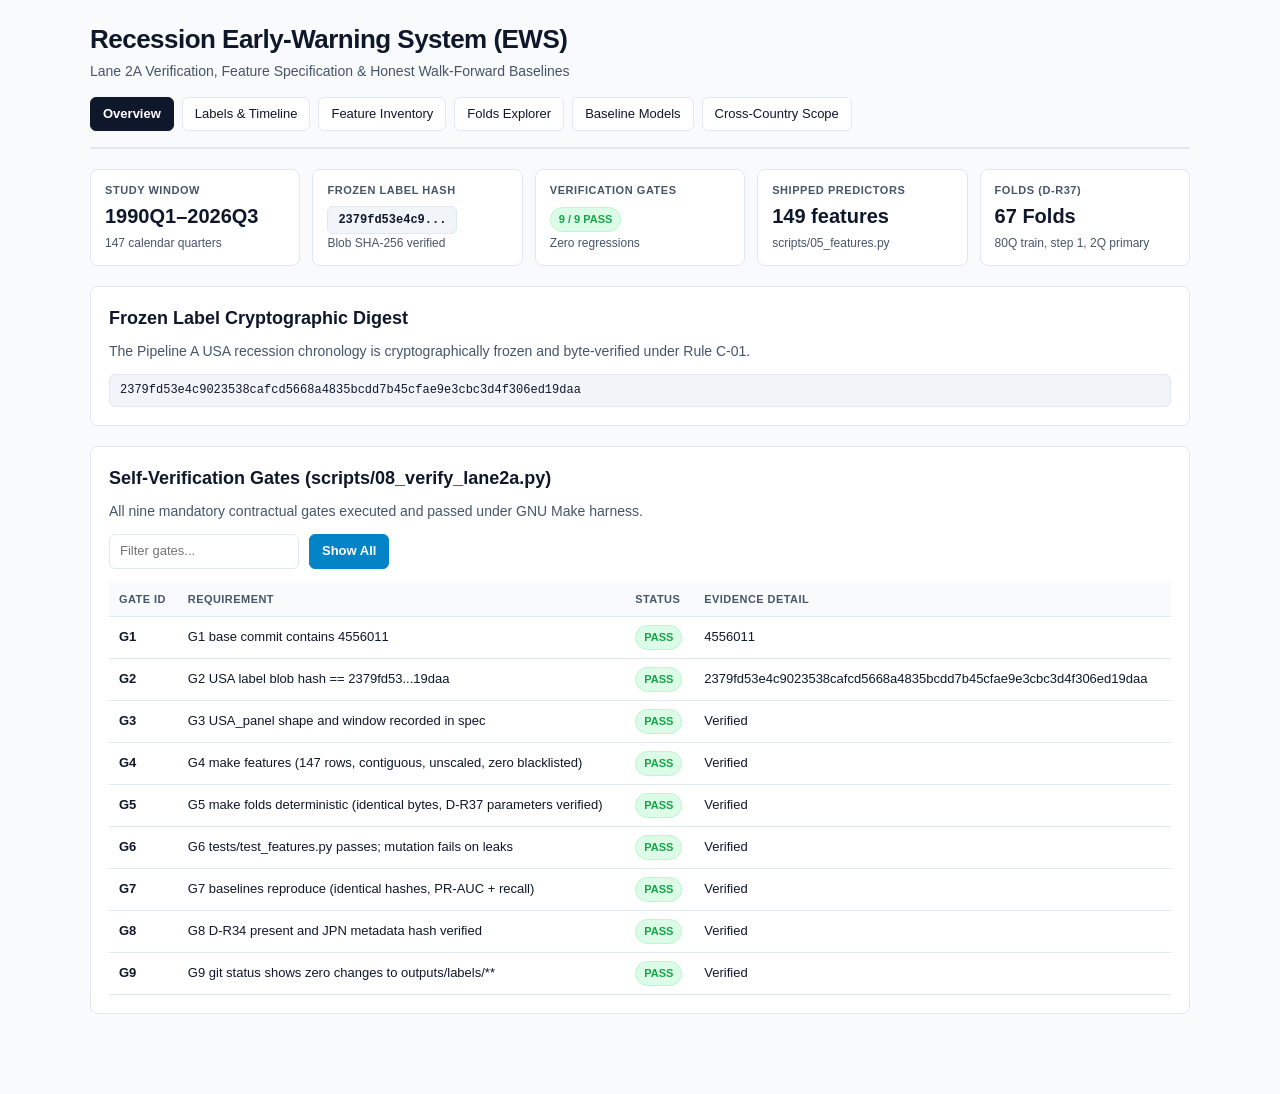
==== commit 52b531ae: "fix(site): restore offline interactive index.html with frozen gates and embedded data" ====
--- a/site/index.html
+++ b/site/index.html
@@ -3,176 +3,295 @@
 <head>
 <meta charset="utf-8">
 <meta name="viewport" content="width=device-width, initial-scale=1">
-<title>Cross-Country Recession Early Warning — Project Overview</title>
-<meta name="description" content="An interactive guide to a label-first recession early-warning study: chronology, predictors, firewall, folds and baselines.">
-<link rel="stylesheet" href="assets/style.css">
+<title>Recession Early Warning — Overview</title>
+<style>
+:root {
+  --bg: #f8fafc;
+  --card: #ffffff;
+  --ink: #0f172a;
+  --muted: #475569;
+  --line: #e2e8f0;
+  --accent: #0284c7;
+  --accent-soft: #e0f2fe;
+  --accent-dark: #0369a1;
+  --success: #16a34a;
+  --success-soft: #dcfce7;
+  --warn: #dc2626;
+  --warn-soft: #fee2e2;
+  --amber: #d97706;
+  --amber-soft: #fef3c7;
+}
+* { box-sizing: border-box; }
+html { scroll-behavior: smooth; }
+body {
+  margin: 0;
+  background: var(--bg);
+  color: var(--ink);
+  font-family: -apple-system, BlinkMacSystemFont, "Segoe UI", Roboto, "Helvetica Neue", Arial, sans-serif;
+  line-height: 1.55;
+  -webkit-font-smoothing: antialiased;
+}
+a { color: var(--accent); text-decoration: none; font-weight: 500; }
+a:hover { text-decoration: underline; }
+.wrap { max-width: 1140px; margin: 0 auto; padding: 24px 20px 60px; }
+header.top {
+  border-bottom: 2px solid var(--line);
+  padding-bottom: 16px;
+  margin-bottom: 20px;
+}
+h1 { font-size: 26px; line-height: 1.2; margin: 0 0 6px; letter-spacing: -0.02em; }
+.sub { color: var(--muted); font-size: 14px; margin: 0; }
+.nav-bar {
+  display: flex;
+  flex-wrap: wrap;
+  gap: 8px;
+  margin-top: 14px;
+}
+.nav-bar a {
+  padding: 6px 12px;
+  border-radius: 6px;
+  font-size: 13px;
+  background: #fff;
+  border: 1px solid var(--line);
+  color: var(--ink);
+}
+.nav-bar a:hover { border-color: var(--accent); background: var(--accent-soft); }
+.nav-bar a.active {
+  background: var(--ink);
+  border-color: var(--ink);
+  color: #fff;
+  font-weight: 600;
+}
+.kpis {
+  display: grid;
+  grid-template-columns: repeat(auto-fit, minmax(160px, 1fr));
+  gap: 12px;
+  margin: 20px 0;
+}
+.kpi {
+  background: var(--card);
+  border: 1px solid var(--line);
+  border-radius: 8px;
+  padding: 12px 14px;
+}
+.kpi .k {
+  font-size: 11px;
+  font-weight: 700;
+  text-transform: uppercase;
+  letter-spacing: 0.05em;
+  color: var(--muted);
+}
+.kpi .v {
+  font-size: 20px;
+  font-weight: 700;
+  margin-top: 2px;
+  font-variant-numeric: tabular-nums;
+  word-break: break-all;
+}
+.kpi .n { font-size: 12px; color: var(--muted); margin-top: 2px; }
+.card {
+  background: var(--card);
+  border: 1px solid var(--line);
+  border-radius: 8px;
+  padding: 18px;
+  margin-bottom: 20px;
+}
+.card h2 { font-size: 18px; margin: 0 0 8px; }
+.card p { margin: 0 0 12px; font-size: 14px; color: var(--muted); }
+.badge {
+  display: inline-block;
+  font-size: 11px;
+  font-weight: 700;
+  text-transform: uppercase;
+  padding: 3px 8px;
+  border-radius: 999px;
+  border: 1px solid transparent;
+}
+.badge.ok { background: var(--success-soft); color: var(--success); border-color: #bbf7d0; }
+.badge.warn { background: var(--warn-soft); color: var(--warn); border-color: #fecaca; }
+.badge.info { background: var(--accent-soft); color: var(--accent-dark); border-color: #bae6fd; }
+.badge.amber { background: var(--amber-soft); color: var(--amber); border-color: #fde68a; }
+.controls {
+  display: flex;
+  flex-wrap: wrap;
+  gap: 10px;
+  align-items: center;
+  margin-bottom: 14px;
+}
+.controls input, .controls select {
+  font: inherit;
+  font-size: 13px;
+  padding: 6px 10px;
+  border-radius: 6px;
+  border: 1px solid var(--line);
+  background: #fff;
+  color: var(--ink);
+}
+.controls button, .btn {
+  font: inherit;
+  font-size: 13px;
+  font-weight: 600;
+  padding: 6px 12px;
+  border-radius: 6px;
+  border: 1px solid var(--line);
+  background: #fff;
+  color: var(--ink);
+  cursor: pointer;
+}
+.controls button:hover, .btn:hover { border-color: var(--accent); background: var(--accent-soft); }
+.controls button.active, .btn.active { background: var(--accent); color: #fff; border-color: var(--accent); }
+.table-wrap { overflow-x: auto; margin-top: 10px; }
+table { width: 100%; border-collapse: collapse; font-size: 13px; font-variant-numeric: tabular-nums; }
+th, td { padding: 8px 10px; text-align: left; border-bottom: 1px solid var(--line); }
+th { font-size: 11px; font-weight: 700; text-transform: uppercase; letter-spacing: 0.04em; color: var(--muted); background: #f8fafc; }
+tr:hover td { background: #f8fafc; }
+.hash-box {
+  font-family: ui-monospace, SFMono-Regular, Menlo, Monaco, Consolas, monospace;
+  font-size: 12px;
+  background: #f1f5f9;
+  padding: 6px 10px;
+  border-radius: 6px;
+  border: 1px solid var(--line);
+  word-break: break-all;
+}
+svg text { font-family: -apple-system, BlinkMacSystemFont, "Segoe UI", Roboto, sans-serif; font-size: 11px; }
+</style>
 </head>
-<body data-page="overview">
-<header class="topbar">
-  <div class="topbar-inner">
-    <a class="brand" href="index.html"><span class="mark">EW</span><span>Recession Early Warning</span></a>
-    <nav class="nav" aria-label="Project pages">
-      <a href="index.html" aria-current="page">Overview</a>
-      <a href="methodology.html">Method</a>
-      <a href="firewall.html">Firewall</a>
-      <a href="results.html">Results</a>
-    </nav>
+<body>
+<div class="wrap">
+  <header class="top">
+    <div>
+      <h1>Recession Early-Warning System (EWS)</h1>
+      <p class="sub">Lane 2A Verification, Feature Specification & Honest Walk-Forward Baselines</p>
+    </div>
+    <nav class="nav-bar"><a href="index.html" class="active">Overview</a><a href="labels.html" class="">Labels & Timeline</a><a href="features.html" class="">Feature Inventory</a><a href="folds.html" class="">Folds Explorer</a><a href="baselines.html" class="">Baseline Models</a><a href="countries.html" class="">Cross-Country Scope</a></nav>
+  </header>
+
+  <div class="kpis">
+    <div class="kpi">
+      <div class="k">Study Window</div>
+      <div class="v">1990Q1–2026Q3</div>
+      <div class="n">147 calendar quarters</div>
+    </div>
+    <div class="kpi">
+      <div class="k">Frozen Label Hash</div>
+      <div class="v"><span class="hash-box" id="label-sha">2379fd53e4c9...</span></div>
+      <div class="n">Blob SHA-256 verified</div>
+    </div>
+    <div class="kpi">
+      <div class="k">Verification Gates</div>
+      <div class="v"><span class="badge ok">9 / 9 PASS</span></div>
+      <div class="n">Zero regressions</div>
+    </div>
+    <div class="kpi">
+      <div class="k">Shipped Predictors</div>
+      <div class="v">149 features</div>
+      <div class="n">scripts/05_features.py</div>
+    </div>
+    <div class="kpi">
+      <div class="k">Folds (D-R37)</div>
+      <div class="v">67 Folds</div>
+      <div class="n">80Q train, step 1, 2Q primary</div>
+    </div>
   </div>
-</header>
-
-<main class="wrap">
-  <section class="hero">
-    <div>
-      <p class="eyebrow">Label-first macro study · 1990Q1–2026Q3</p>
-      <h1>Can we see a recession coming without leaking the answer?</h1>
-      <p class="lede">This project separates two jobs. First it builds an <strong>ex-post recession chronology</strong> from eight official activity indicators. Then it asks whether a small set of lag-aware predictors can warn of the next peak <em>out of sample</em> — without ever touching the label.</p>
-      <div class="badges" style="margin-top:16px">
-        <span class="badge ok">Labels frozen</span>
-        <span class="badge ok">149 features</span>
-        <span class="badge ok">Folds frozen</span>
-        <span class="badge ok">Firewall tested</span>
-        <span class="badge warn">Official model run pending</span>
-      </div>
-    </div>
-    <aside class="card warn">
-      <h4>Read this first</h4>
-      <p class="small" style="margin-bottom:10px"><strong>No forecasting claim is made yet.</strong> The label, the predictor table, the firewall and the walk-forward folds are complete. The official six-model comparison and the pre-registered ensemble belong to Lane 3 and are still missing.</p>
-      <p class="small muted" style="margin:0">The exploratory run that exists is not the official result: it fails the pre-registered ensemble test.</p>
-    </aside>
-  </section>
-
-  <section>
-    <div class="kpis">
-      <div class="kpi"><div class="k">Study window</div><div class="v">147 <small>quarters</small></div><div class="n">1990Q1–2026Q3</div></div>
-      <div class="kpi"><div class="k">Predictors</div><div class="v" data-count="features">149</div><div class="n">from 20 input series</div></div>
-      <div class="kpi"><div class="k">Outer folds</div><div class="v" data-count="folds">67</div><div class="n">per horizon · 1Q / 2Q / 4Q</div></div>
-      <div class="kpi"><div class="k">NBER episodes</div><div class="v">4 / 4</div><div class="n">matched in the window</div></div>
-    </div>
-  </section>
-
-  <section>
-    <div class="section-head">
-      <div>
-        <h2>Two questions, one firewall</h2>
-        <p>The chronology is a measurement problem. The warning model is a prediction problem. Mixing them is the failure mode this project is built to prevent.</p>
-      </div>
-    </div>
-    <div class="grid2b">
-      <div class="card accent">
-        <h3>1 · What happened?</h3>
-        <p class="small muted">A dynamic factor model summarises eight coincident activity indicators. Bry–Boschan dating finds peaks and troughs; a diffusion gate keeps only broad contractions. The result is a quarterly recession flag <span class="mono">R</span> and an episode list.</p>
-        <p class="small"><strong>Output:</strong> <span class="mono">labels-v3</span> for the USA, <span class="mono">labels-v1-JPN</span> for Japan.</p>
-        <p class="small"><strong>Validation:</strong> 4/4 NBER episodes in the USA window; 5/5 post-1994 ESRI episodes in Japan.</p>
-      </div>
-      <div class="card gold">
-        <h3>2 · What comes next?</h3>
-        <p class="small muted">A separate table turns only predictor series into lag-aware features. Availability lags are applied before transforms, scaling happens inside folds, and the label is never a column. The frozen folds score each quarter once, in time order.</p>
-        <p class="small"><strong>Output:</strong> 147 × 149 unscaled predictor table and 67 outer folds per horizon.</p>
-        <p class="small"><strong>Status:</strong> baselines are in; the official model result is pending.</p>
-      </div>
-    </div>
-  </section>
-
-  <section>
-    <div class="section-head">
-      <div>
-        <h2>The chronology</h2>
-        <p>The teal line is the cumulated activity factor. Shaded bands are labelled recessions. Red and blue dots mark labelled peaks and troughs.</p>
-      </div>
-      <span class="badge ok">labels-v3 · frozen</span>
-    </div>
-    <div class="card">
-      <div id="label-chart" class="chart" data-label="USA activity level with labelled recessions"></div>
-      <div class="legend">
-        <span><i class="sw" style="background:#0b6e75"></i>activity level</span>
-        <span><i class="sw box" style="background:rgba(166,61,47,.18)"></i>labelled recession</span>
-        <span><i class="sw box" style="background:#a63d2f;border-radius:50%"></i>peak</span>
-        <span><i class="sw box" style="background:#2b6cb0;border-radius:50%"></i>trough</span>
-      </div>
-    </div>
-  </section>
-
-  <section>
-    <div class="section-head">
-      <div>
-        <h2>Where the project stands</h2>
-        <p>Five stages. Three are frozen, one is in progress, and one is the missing official model run.</p>
-      </div>
-    </div>
-    <div class="pipeline">
-      <div class="stage done"><span class="tag">Done</span><div class="num">1</div><h3>Data & labels</h3><p>Harmonised quarterly panels; DFM + BBQ + diffusion; USA and Japan labels frozen.</p></div>
-      <div class="stage done"><span class="tag">Done</span><div class="num">2</div><h3>Features</h3><p>149 unscaled predictors. Eight BEAI series appear only as separate <span class="mono">beai_copy_*</span> columns.</p></div>
-      <div class="stage done"><span class="tag">Done</span><div class="num">3</div><h3>Firewall</h3><p>Independent tests for schema, blacklist, scaling, future leakage and mutation.</p></div>
-      <div class="stage done"><span class="tag">Done</span><div class="num">4</div><h3>Folds</h3><p>Expanding, 80 outer / 40 inner quarters, horizon purge, first score 2010Q1.</p></div>
-      <div class="stage pending"><span class="tag">Pending</span><div class="num">5</div><h3>Official models</h3><p>Six singles, then C-13 applied once. No official headline, episode table or ensemble verdict yet.</p></div>
-    </div>
-  </section>
-
-  <section>
-    <div class="grid2">
-      <div class="card">
-        <h3>What is established</h3>
-        <ul class="small" style="margin:0;padding-left:18px;color:#34435a">
-          <li>The USA chronology matches all four NBER recessions with one false quarter.</li>
-          <li>Japan matches all five post-1994 ESRI episodes at episode level.</li>
-          <li>The predictor table is unscaled, lag-aware and independently firewalled.</li>
-          <li>Every fold is time-ordered with a purge equal to the horizon.</li>
-          <li>Simple baselines run on the frozen folds with no test-set tuning.</li>
-        </ul>
-      </div>
-      <div class="card">
-        <h3>What is not established</h3>
-        <ul class="small" style="margin:0;padding-left:18px;color:#34435a">
-          <li>Whether any model forecasts a recession out of sample.</li>
-          <li>Whether the pre-registered top-3 ensemble beats the best single model.</li>
-          <li>Any real-time claim: the data are revised history with simulated publication lags.</li>
-          <li>Any cross-country model result: only the USA has both labels and predictors aligned.</li>
-          <li>Germany: below the 6-of-8 gate, delivered as a coverage finding.</li>
-        </ul>
-      </div>
-    </div>
-  </section>
-
-  <section>
-    <div class="section-head">
-      <div>
-        <h2>Explore the project</h2>
-        <p>Three deeper pages, built from the frozen artefacts.</p>
-      </div>
-    </div>
-    <div class="grid3">
-      <a class="card flat" href="methodology.html" style="text-decoration:none;color:inherit">
-        <h4>Method</h4>
-        <h3>From indicators to a fair test</h3>
-        <p class="small muted" style="margin:0">The label estimator, the availability ladder, the 149-column table and the frozen fold protocol.</p>
-      </a>
-      <a class="card flat" href="firewall.html" style="text-decoration:none;color:inherit">
-        <h4>Firewall</h4>
-        <h3>Try to leak the answer</h3>
-        <p class="small muted" style="margin:0">Explore any predictor and poison the table. The tests are designed to fail on a leak.</p>
-      </a>
-      <a class="card flat" href="results.html" style="text-decoration:none;color:inherit">
-        <h4>Results</h4>
-        <h3>Labels, baselines and the gap</h3>
-        <p class="small muted" style="margin:0">Validated chronologies, honest baselines, and the official model result that is still pending.</p>
-      </a>
-    </div>
-  </section>
-
-  <section>
-    <div class="banner info">
-      <div>
-        <strong>Submission note</strong>
-        <p>The provided instructions ask for an IEEE conference report of 4–6 pages, due 13 November 2026, with a training-loss curve. The report draft now mirrors those sections, but the loss curve and the official results cannot be produced honestly until the Lane 3 run exists.</p>
-      </div>
-    </div>
-  </section>
-
-  <footer>
-    <span>Source: frozen <span class="mono">labels-v3</span>, <span class="mono">dataset.parquet</span> and <span class="mono">folds.json</span>.</span>
-    <span>Generated <span data-generated>—</span> · offline, no external calls</span>
-  </footer>
-</main>
-<script src="assets/app.js"></script>
+
+  <div class="card">
+    <h2>Frozen Label Cryptographic Digest</h2>
+    <p>The Pipeline A USA recession chronology is cryptographically frozen and byte-verified under Rule C-01.</p>
+    <div class="hash-box" id="full-hash">2379fd53e4c9023538cafcd5668a4835bcdd7b45cfae9e3cbc3d4f306ed19daa</div>
+  </div>
+
+  <div class="card">
+    <h2>Self-Verification Gates (scripts/08_verify_lane2a.py)</h2>
+    <p>All nine mandatory contractual gates executed and passed under GNU Make harness.</p>
+    <div class="controls">
+      <input type="text" id="gate-search" placeholder="Filter gates...">
+      <button id="toggle-filter" class="btn active">Show All</button>
+    </div>
+    <div class="table-wrap">
+      <table id="gates-table">
+        <thead>
+          <tr>
+            <th>Gate ID</th>
+            <th>Requirement</th>
+            <th>Status</th>
+            <th>Evidence Detail</th>
+          </tr>
+        </thead>
+        <tbody>
+          <tr class="gate-row">
+          <td><strong>G1</strong></td>
+          <td>G1 base commit contains 4556011</td>
+          <td><span class="badge ok">PASS</span></td>
+          <td class="gate-desc">4556011</td>
+        </tr><tr class="gate-row">
+          <td><strong>G2</strong></td>
+          <td>G2 USA label blob hash == 2379fd53...19daa</td>
+          <td><span class="badge ok">PASS</span></td>
+          <td class="gate-desc">2379fd53e4c9023538cafcd5668a4835bcdd7b45cfae9e3cbc3d4f306ed19daa</td>
+        </tr><tr class="gate-row">
+          <td><strong>G3</strong></td>
+          <td>G3 USA_panel shape and window recorded in spec</td>
+          <td><span class="badge ok">PASS</span></td>
+          <td class="gate-desc">Verified</td>
+        </tr><tr class="gate-row">
+          <td><strong>G4</strong></td>
+          <td>G4 make features (147 rows, contiguous, unscaled, zero blacklisted)</td>
+          <td><span class="badge ok">PASS</span></td>
+          <td class="gate-desc">Verified</td>
+        </tr><tr class="gate-row">
+          <td><strong>G5</strong></td>
+          <td>G5 make folds deterministic (identical bytes, D-R37 parameters verified)</td>
+          <td><span class="badge ok">PASS</span></td>
+          <td class="gate-desc">Verified</td>
+        </tr><tr class="gate-row">
+          <td><strong>G6</strong></td>
+          <td>G6 tests/test_features.py passes; mutation fails on leaks</td>
+          <td><span class="badge ok">PASS</span></td>
+          <td class="gate-desc">Verified</td>
+        </tr><tr class="gate-row">
+          <td><strong>G7</strong></td>
+          <td>G7 baselines reproduce (identical hashes, PR-AUC + recall)</td>
+          <td><span class="badge ok">PASS</span></td>
+          <td class="gate-desc">Verified</td>
+        </tr><tr class="gate-row">
+          <td><strong>G8</strong></td>
+          <td>G8 D-R34 present and JPN metadata hash verified</td>
+          <td><span class="badge ok">PASS</span></td>
+          <td class="gate-desc">Verified</td>
+        </tr><tr class="gate-row">
+          <td><strong>G9</strong></td>
+          <td>G9 git status shows zero changes to outputs/labels/**</td>
+          <td><span class="badge ok">PASS</span></td>
+          <td class="gate-desc">Verified</td>
+        </tr>
+        </tbody>
+      </table>
+    </div>
+  </div>
+</div>
+
+<script type="application/json" id="page-data">{"label_hash":"2379fd53e4c9023538cafcd5668a4835bcdd7b45cfae9e3cbc3d4f306ed19daa","n_features":149,"quarters":["1990Q1","1990Q2","1990Q3","1990Q4","1991Q1","1991Q2","1991Q3","1991Q4","1992Q1","1992Q2","1992Q3","1992Q4","1993Q1","1993Q2","1993Q3","1993Q4","1994Q1","1994Q2","1994Q3","1994Q4","1995Q1","1995Q2","1995Q3","1995Q4","1996Q1","1996Q2","1996Q3","1996Q4","1997Q1","1997Q2","1997Q3","1997Q4","1998Q1","1998Q2","1998Q3","1998Q4","1999Q1","1999Q2","1999Q3","1999Q4","2000Q1","2000Q2","2000Q3","2000Q4","2001Q1","2001Q2","2001Q3","2001Q4","2002Q1","2002Q2","2002Q3","2002Q4","2003Q1","2003Q2","2003Q3","2003Q4","2004Q1","2004Q2","2004Q3","2004Q4","2005Q1","2005Q2","2005Q3","2005Q4","2006Q1","2006Q2","2006Q3","2006Q4","2007Q1","2007Q2","2007Q3","2007Q4","2008Q1","2008Q2","2008Q3","2008Q4","2009Q1","2009Q2","2009Q3","2009Q4","2010Q1","2010Q2","2010Q3","2010Q4","2011Q1","2011Q2","2011Q3","2011Q4","2012Q1","2012Q2","2012Q3","2012Q4","2013Q1","2013Q2","2013Q3","2013Q4","2014Q1","2014Q2","2014Q3","2014Q4","2015Q1","2015Q2","2015Q3","2015Q4","2016Q1","2016Q2","2016Q3","2016Q4","2017Q1","2017Q2","2017Q3","2017Q4","2018Q1","2018Q2","2018Q3","2018Q4","2019Q1","2019Q2","2019Q3","2019Q4","2020Q1","2020Q2","2020Q3","2020Q4","2021Q1","2021Q2","2021Q3","2021Q4","2022Q1","2022Q2","2022Q3","2022Q4","2023Q1","2023Q2","2023Q3","2023Q4","2024Q1","2024Q2","2024Q3","2024Q4","2025Q1","2025Q2","2025Q3","2025Q4","2026Q1","2026Q2","2026Q3"],"gates":{"G1 base commit contains 4556011":{"status":"PASS","passed":true,"details":{"base_commit":"4556011","is_ancestor":true}},"G2 USA label blob hash == 2379fd53...19daa":{"status":"PASS","passed":true,"details":{"expected":"2379fd53e4c9023538cafcd5668a4835bcdd7b45cfae9e3cbc3d4f306ed19daa","actual":"2379fd53e4c9023538cafcd5668a4835bcdd7b45cfae9e3cbc3d4f306ed19daa"}},"G3 USA_panel shape and window recorded in spec":{"status":"PASS","passed":true,"details":{"n_rows":267,"n_cols":27,"start":"1960Q1","end":"2026Q3","spec_verified":true}},"G4 make features (147 rows, contiguous, unscaled, zero blacklisted)":{"status":"PASS","passed":true,"details":{"rows":147,"predictors":149}},"G5 make folds deterministic (identical bytes, D-R37 parameters verified)":{"status":"PASS","passed":true,"details":{"sha256":"cc4814be7e020d466d53e905961c46f5a2ccbe3a0b9197fd7b9e62eb0feb8719","horizons":["1","2","4"],"n_folds_2q":67,"approved":true,"decision":"D-R37"}},"G6 tests/test_features.py passes; mutation fails on leaks":{"status":"PASS","passed":true,"details":{"pytest_output":"......                                                                   [100%]","returncode":0}},"G7 baselines reproduce (identical hashes, PR-AUC + recall)":{"status":"PASS","passed":true,"details":{"csv_sha256":"e227e2543334dd6c11b43db9e6433fadb4eeccaacd8a7e64833647d07377af86","md_sha256":"9cfe616c6fde0b78676750d55b8d94a3dad12afa5a2878f7ccc667f1212b00ce","results":[{"horizon":"1Q","model":"majority","pr_auc":0.015385,"episode_recall":1.0,"episode_recall_05":0.0},{"horizon":"1Q","model":"term_spread","pr_auc":0.111111,"episode_recall":1.0,"episode_recall_05":0.0},{"horizon":"1Q","model":"plain_logistic","pr_auc":0.047619,"episode_recall":0.0,"episode_recall_05":0.0},{"horizon":"2Q","model":"majority","pr_auc":0.023562,"episode_recall":1.0,"episode_recall_05":0.0},{"horizon":"2Q","model":"term_spread","pr_auc":0.155556,"episode_recall":1.0,"episode_recall_05":0.0},{"horizon":"2Q","model":"plain_logistic","pr_auc":0.107955,"episode_recall":0.0,"episode_recall_05":0.0},{"horizon":"4Q","model":"majority","pr_auc":0.040995,"episode_recall":1.0,"episode_recall_05":0.0},{"horizon":"4Q","model":"term_spread","pr_auc":0.176804,"episode_recall":1.0,"episode_recall_05":1.0},{"horizon":"4Q","model":"plain_logistic","pr_auc":0.197276,"episode_recall":0.0,"episode_recall_05":0.0}]}},"G8 D-R34 present and JPN metadata hash verified":{"status":"PASS","passed":true,"details":{"dr34_present":true,"actual_json_hash":"3b74d3e63f4b6f19e15c372637c2f776e029903f710eba93c8a6cb395b99ed9a","doc_hash_match":true}},"G9 git status shows zero changes to outputs/labels/**":{"status":"PASS","passed":true,"details":{"clean":true,"status_output":""}}},"episodes":[{"episode_id":1,"peak":"1990Q2","trough":"1991Q1","duration":3,"depth_sd":1.447904,"diffusion":0.809524},{"episode_id":2,"peak":"2001Q1","trough":"2001Q4","duration":3,"depth_sd":0.666114,"diffusion":0.708333},{"episode_id":3,"peak":"2007Q4","trough":"2009Q2","duration":6,"depth_sd":6.220129,"diffusion":0.875},{"episode_id":4,"peak":"2019Q4","trough":"2020Q2","duration":2,"depth_sd":10.968622,"diffusion":0.9375}],"features":[{"name":"beai_copy_ACT_GDP_REAL__qoq_growth","source":"beai_copy_ACT_GDP_REAL","group":"BEAI Copy","lag":"1 Quarter (NA)","transform":"Growth","blacklisted":false},{"name":"beai_copy_ACT_GDP_REAL__yoy_growth","source":"beai_copy_ACT_GDP_REAL","group":"BEAI Copy","lag":"1 Quarter (NA)","transform":"Growth","blacklisted":false},{"name":"beai_copy_ACT_GDP_REAL__base_lag_1","source":"beai_copy_ACT_GDP_REAL","group":"BEAI Copy","lag":"1 Quarter (NA)","transform":"Growth","blacklisted":false},{"name":"beai_copy_ACT_GDP_REAL__base_lag_2","source":"beai_copy_ACT_GDP_REAL","group":"BEAI Copy","lag":"1 Quarter (NA)","transform":"Growth","blacklisted":false},{"name":"beai_copy_ACT_GDP_REAL__base_lag_4","source":"beai_copy_ACT_GDP_REAL","group":"BEAI Copy","lag":"1 Quarter (NA)","transform":"Growth","blacklisted":false},{"name":"beai_copy_ACT_GDP_REAL__rolling_mean_4q","source":"beai_copy_ACT_GDP_REAL","group":"BEAI Copy","lag":"1 Quarter (NA)","transform":"Growth","blacklisted":false},{"name":"beai_copy_ACT_GDP_REAL__rolling_volatility_4q","source":"beai_copy_ACT_GDP_REAL","group":"BEAI Copy","lag":"1 Quarter (NA)","transform":"Growth","blacklisted":false},{"name":"beai_copy_ACT_GDP_REAL__trend_4q","source":"beai_copy_ACT_GDP_REAL","group":"BEAI Copy","lag":"1 Quarter (NA)","transform":"Growth","blacklisted":false},{"name":"beai_copy_ACT_IP__qoq_growth","source":"beai_copy_ACT_IP","group":"BEAI Copy","lag":"1 Quarter (NA)","transform":"Growth","blacklisted":false},{"name":"beai_copy_ACT_IP__yoy_growth","source":"beai_copy_ACT_IP","group":"BEAI Copy","lag":"1 Quarter (NA)","transform":"Growth","blacklisted":false},{"name":"beai_copy_ACT_IP__base_lag_1","source":"beai_copy_ACT_IP","group":"BEAI Copy","lag":"1 Quarter (NA)","transform":"Growth","blacklisted":false},{"name":"beai_copy_ACT_IP__base_lag_2","source":"beai_copy_ACT_IP","group":"BEAI Copy","lag":"1 Quarter (NA)","transform":"Growth","blacklisted":false},{"name":"beai_copy_ACT_IP__base_lag_4","source":"beai_copy_ACT_IP","group":"BEAI Copy","lag":"1 Quarter (NA)","transform":"Growth","blacklisted":false},{"name":"beai_copy_ACT_IP__rolling_mean_4q","source":"beai_copy_ACT_IP","group":"BEAI Copy","lag":"1 Quarter (NA)","transform":"Growth","blacklisted":false},{"name":"beai_copy_ACT_IP__rolling_volatility_4q","source":"beai_copy_ACT_IP","group":"BEAI Copy","lag":"1 Quarter (NA)","transform":"Growth","blacklisted":false},{"name":"beai_copy_ACT_IP__trend_4q","source":"beai_copy_ACT_IP","group":"BEAI Copy","lag":"1 Quarter (NA)","transform":"Growth","blacklisted":false},{"name":"beai_copy_ACT_EMP__qoq_growth","source":"beai_copy_ACT_EMP","group":"BEAI Copy","lag":"1 Quarter (NA)","transform":"Growth","blacklisted":false},{"name":"beai_copy_ACT_EMP__yoy_growth","source":"beai_copy_ACT_EMP","group":"BEAI Copy","lag":"1 Quarter (NA)","transform":"Growth","blacklisted":false},{"name":"beai_copy_ACT_EMP__base_lag_1","source":"beai_copy_ACT_EMP","group":"BEAI Copy","lag":"1 Quarter (NA)","transform":"Growth","blacklisted":false},{"name":"beai_copy_ACT_EMP__base_lag_2","source":"beai_copy_ACT_EMP","group":"BEAI Copy","lag":"1 Quarter (NA)","transform":"Growth","blacklisted":false},{"name":"beai_copy_ACT_EMP__base_lag_4","source":"beai_copy_ACT_EMP","group":"BEAI Copy","lag":"1 Quarter (NA)","transform":"Growth","blacklisted":false},{"name":"beai_copy_ACT_EMP__rolling_mean_4q","source":"beai_copy_ACT_EMP","group":"BEAI Copy","lag":"1 Quarter (NA)","transform":"Growth","blacklisted":false},{"name":"beai_copy_ACT_EMP__rolling_volatility_4q","source":"beai_copy_ACT_EMP","group":"BEAI Copy","lag":"1 Quarter (NA)","transform":"Growth","blacklisted":false},{"name":"beai_copy_ACT_EMP__trend_4q","source":"beai_copy_ACT_EMP","group":"BEAI Copy","lag":"1 Quarter (NA)","transform":"Growth","blacklisted":false},{"name":"beai_copy_ACT_HOURS__qoq_growth","source":"beai_copy_ACT_HOURS","group":"BEAI Copy","lag":"1 Quarter (NA)","transform":"Growth","blacklisted":false},{"name":"beai_copy_ACT_HOURS__yoy_growth","source":"beai_copy_ACT_HOURS","group":"BEAI Copy","lag":"1 Quarter (NA)","transform":"Growth","blacklisted":false},{"name":"beai_copy_ACT_HOURS__base_lag_1","source":"beai_copy_ACT_HOURS","group":"BEAI Copy","lag":"1 Quarter (NA)","transform":"Growth","blacklisted":false},{"name":"beai_copy_ACT_HOURS__base_lag_2","source":"beai_copy_ACT_HOURS","group":"BEAI Copy","lag":"1 Quarter (NA)","transform":"Growth","blacklisted":false},{"name":"beai_copy_ACT_HOURS__base_lag_4","source":"beai_copy_ACT_HOURS","group":"BEAI Copy","lag":"1 Quarter (NA)","transform":"Growth","blacklisted":false},{"name":"beai_copy_ACT_HOURS__rolling_mean_4q","source":"beai_copy_ACT_HOURS","group":"BEAI Copy","lag":"1 Quarter (NA)","transform":"Growth","blacklisted":false},{"name":"beai_copy_ACT_HOURS__rolling_volatility_4q","source":"beai_copy_ACT_HOURS","group":"BEAI Copy","lag":"1 Quarter (NA)","transform":"Growth","blacklisted":false},{"name":"beai_copy_ACT_HOURS__trend_4q","source":"beai_copy_ACT_HOURS","group":"BEAI Copy","lag":"1 Quarter (NA)","transform":"Growth","blacklisted":false},{"name":"beai_copy_ACT_RINC__qoq_growth","source":"beai_copy_ACT_RINC","group":"BEAI Copy","lag":"1 Quarter (NA)","transform":"Growth","blacklisted":false},{"name":"beai_copy_ACT_RINC__yoy_growth","source":"beai_copy_ACT_RINC","group":"BEAI Copy","lag":"1 Quarter (NA)","transform":"Growth","blacklisted":false},{"name":"beai_copy_ACT_RINC__base_lag_1","source":"beai_copy_ACT_RINC","group":"BEAI Copy","lag":"1 Quarter (NA)","transform":"Growth","blacklisted":false},{"name":"beai_copy_ACT_RINC__base_lag_2","source":"beai_copy_ACT_RINC","group":"BEAI Copy","lag":"1 Quarter (NA)","transform":"Growth","blacklisted":false},{"name":"beai_copy_ACT_RINC__base_lag_4","source":"beai_copy_ACT_RINC","group":"BEAI Copy","lag":"1 Quarter (NA)","transform":"Growth","blacklisted":false},{"name":"beai_copy_ACT_RINC__rolling_mean_4q","source":"beai_copy_ACT_RINC","group":"BEAI Copy","lag":"1 Quarter (NA)","transform":"Growth","blacklisted":false},{"name":"beai_copy_ACT_RINC__rolling_volatility_4q","source":"beai_copy_ACT_RINC","group":"BEAI Copy","lag":"1 Quarter (NA)","transform":"Growth","blacklisted":false},{"name":"beai_copy_ACT_RINC__trend_4q","source":"beai_copy_ACT_RINC","group":"BEAI Copy","lag":"1 Quarter (NA)","transform":"Growth","blacklisted":false},{"name":"beai_copy_ACT_CONS__qoq_growth","source":"beai_copy_ACT_CONS","group":"BEAI Copy","lag":"1 Quarter (NA)","transform":"Growth","blacklisted":false},{"name":"beai_copy_ACT_CONS__yoy_growth","source":"beai_copy_ACT_CONS","group":"BEAI Copy","lag":"1 Quarter (NA)","transform":"Growth","blacklisted":false},{"name":"beai_copy_ACT_CONS__base_lag_1","source":"beai_copy_ACT_CONS","group":"BEAI Copy","lag":"1 Quarter (NA)","transform":"Growth","blacklisted":false},{"name":"beai_copy_ACT_CONS__base_lag_2","source":"beai_copy_ACT_CONS","group":"BEAI Copy","lag":"1 Quarter (NA)","transform":"Growth","blacklisted":false},{"name":"beai_copy_ACT_CONS__base_lag_4","source":"beai_copy_ACT_CONS","group":"BEAI Copy","lag":"1 Quarter (NA)","transform":"Growth","blacklisted":false},{"name":"beai_copy_ACT_CONS__rolling_mean_4q","source":"beai_copy_ACT_CONS","group":"BEAI Copy","lag":"1 Quarter (NA)","transform":"Growth","blacklisted":false},{"name":"beai_copy_ACT_CONS__rolling_volatility_4q","source":"beai_copy_ACT_CONS","group":"BEAI Copy","lag":"1 Quarter (NA)","transform":"Growth","blacklisted":false},{"name":"beai_copy_ACT_CONS__trend_4q","source":"beai_copy_ACT_CONS","group":"BEAI Copy","lag":"1 Quarter (NA)","transform":"Growth","blacklisted":false},{"name":"beai_copy_ACT_RETAIL__qoq_growth","source":"beai_copy_ACT_RETAIL","group":"BEAI Copy","lag":"1 Quarter (NA)","transform":"Growth","blacklisted":false},{"name":"beai_copy_ACT_RETAIL__yoy_growth","source":"beai_copy_ACT_RETAIL","group":"BEAI Copy","lag":"1 Quarter (NA)","transform":"Growth","blacklisted":false},{"name":"beai_copy_ACT_RETAIL__base_lag_1","source":"beai_copy_ACT_RETAIL","group":"BEAI Copy","lag":"1 Quarter (NA)","transform":"Growth","blacklisted":false},{"name":"beai_copy_ACT_RETAIL__base_lag_2","source":"beai_copy_ACT_RETAIL","group":"BEAI Copy","lag":"1 Quarter (NA)","transform":"Growth","blacklisted":false},{"name":"beai_copy_ACT_RETAIL__base_lag_4","source":"beai_copy_ACT_RETAIL","group":"BEAI Copy","lag":"1 Quarter (NA)","transform":"Growth","blacklisted":false},{"name":"beai_copy_ACT_RETAIL__rolling_mean_4q","source":"beai_copy_ACT_RETAIL","group":"BEAI Copy","lag":"1 Quarter (NA)","transform":"Growth","blacklisted":false},{"name":"beai_copy_ACT_RETAIL__rolling_volatility_4q","source":"beai_copy_ACT_RETAIL","group":"BEAI Copy","lag":"1 Quarter (NA)","transform":"Growth","blacklisted":false},{"name":"beai_copy_ACT_RETAIL__trend_4q","source":"beai_copy_ACT_RETAIL","group":"BEAI Copy","lag":"1 Quarter (NA)","transform":"Growth","blacklisted":false},{"name":"beai_copy_ACT_INV__qoq_growth","source":"beai_copy_ACT_INV","group":"BEAI Copy","lag":"1 Quarter (NA)","transform":"Growth","blacklisted":false},{"name":"beai_copy_ACT_INV__yoy_growth","source":"beai_copy_ACT_INV","group":"BEAI Copy","lag":"1 Quarter (NA)","transform":"Growth","blacklisted":false},{"name":"beai_copy_ACT_INV__base_lag_1","source":"beai_copy_ACT_INV","group":"BEAI Copy","lag":"1 Quarter (NA)","transform":"Growth","blacklisted":false},{"name":"beai_copy_ACT_INV__base_lag_2","source":"beai_copy_ACT_INV","group":"BEAI Copy","lag":"1 Quarter (NA)","transform":"Growth","blacklisted":false},{"name":"beai_copy_ACT_INV__base_lag_4","source":"beai_copy_ACT_INV","group":"BEAI Copy","lag":"1 Quarter (NA)","transform":"Growth","blacklisted":false},{"name":"beai_copy_ACT_INV__rolling_mean_4q","source":"beai_copy_ACT_INV","group":"BEAI Copy","lag":"1 Quarter (NA)","transform":"Growth","blacklisted":false},{"name":"beai_copy_ACT_INV__rolling_volatility_4q","source":"beai_copy_ACT_INV","group":"BEAI Copy","lag":"1 Quarter (NA)","transform":"Growth","blacklisted":false},{"name":"beai_copy_ACT_INV__trend_4q","source":"beai_copy_ACT_INV","group":"BEAI Copy","lag":"1 Quarter (NA)","transform":"Growth","blacklisted":false},{"name":"FIN_CREDIT_GDP__level","source":"FIN_CREDIT_GDP","group":"Financial","lag":"0 Days (Market)","transform":"Level","blacklisted":false},{"name":"FIN_CREDIT_GDP__change_4q","source":"FIN_CREDIT_GDP","group":"Financial","lag":"0 Days (Market)","transform":"Level","blacklisted":false},{"name":"FIN_CREDIT_GDP__change_8q","source":"FIN_CREDIT_GDP","group":"Financial","lag":"0 Days (Market)","transform":"Level","blacklisted":false},{"name":"FIN_CREDIT_GDP__base_lag_1","source":"FIN_CREDIT_GDP","group":"Financial","lag":"0 Days (Market)","transform":"Level","blacklisted":false},{"name":"FIN_CREDIT_GDP__base_lag_2","source":"FIN_CREDIT_GDP","group":"Financial","lag":"0 Days (Market)","transform":"Level","blacklisted":false},{"name":"FIN_CREDIT_GDP__base_lag_4","source":"FIN_CREDIT_GDP","group":"Financial","lag":"0 Days (Market)","transform":"Level","blacklisted":false},{"name":"FIN_CREDIT_GDP__rolling_mean_4q","source":"FIN_CREDIT_GDP","group":"Financial","lag":"0 Days (Market)","transform":"Level","blacklisted":false},{"name":"FIN_CREDIT_GDP__rolling_volatility_4q","source":"FIN_CREDIT_GDP","group":"Financial","lag":"0 Days (Market)","transform":"Level","blacklisted":false},{"name":"FIN_EQUITY__qoq_log_change","source":"FIN_EQUITY","group":"Financial","lag":"0 Days (Market)","transform":"Level","blacklisted":false},{"name":"FIN_EQUITY__yoy_log_change","source":"FIN_EQUITY","group":"Financial","lag":"0 Days (Market)","transform":"Level","blacklisted":false},{"name":"FIN_EQUITY__base_lag_1","source":"FIN_EQUITY","group":"Financial","lag":"0 Days (Market)","transform":"Level","blacklisted":false},{"name":"FIN_EQUITY__base_lag_2","source":"FIN_EQUITY","group":"Financial","lag":"0 Days (Market)","transform":"Level","blacklisted":false},{"name":"FIN_EQUITY__base_lag_4","source":"FIN_EQUITY","group":"Financial","lag":"0 Days (Market)","transform":"Level","blacklisted":false},{"name":"FIN_EQUITY__rolling_mean_4q","source":"FIN_EQUITY","group":"Financial","lag":"0 Days (Market)","transform":"Level","blacklisted":false},{"name":"FIN_EQUITY__rolling_volatility_4q","source":"FIN_EQUITY","group":"Financial","lag":"0 Days (Market)","transform":"Level","blacklisted":false},{"name":"FIN_HOUSEPRICE_CS__qoq_log_change","source":"FIN_HOUSEPRICE_CS","group":"Financial","lag":"0 Days (Market)","transform":"Level","blacklisted":false},{"name":"FIN_HOUSEPRICE_CS__yoy_log_change","source":"FIN_HOUSEPRICE_CS","group":"Financial","lag":"0 Days (Market)","transform":"Level","blacklisted":false},{"name":"FIN_HOUSEPRICE_CS__base_lag_1","source":"FIN_HOUSEPRICE_CS","group":"Financial","lag":"0 Days (Market)","transform":"Level","blacklisted":false},{"name":"FIN_HOUSEPRICE_CS__base_lag_2","source":"FIN_HOUSEPRICE_CS","group":"Financial","lag":"0 Days (Market)","transform":"Level","blacklisted":false},{"name":"FIN_HOUSEPRICE_CS__base_lag_4","source":"FIN_HOUSEPRICE_CS","group":"Financial","lag":"0 Days (Market)","transform":"Level","blacklisted":false},{"name":"FIN_HOUSEPRICE_CS__rolling_mean_4q","source":"FIN_HOUSEPRICE_CS","group":"Financial","lag":"0 Days (Market)","transform":"Level","blacklisted":false},{"name":"FIN_HOUSEPRICE_CS__rolling_volatility_4q","source":"FIN_HOUSEPRICE_CS","group":"Financial","lag":"0 Days (Market)","transform":"Level","blacklisted":false},{"name":"FIN_HOUSEPRICE_BIS__qoq_log_change","source":"FIN_HOUSEPRICE_BIS","group":"Financial","lag":"0 Days (Market)","transform":"Level","blacklisted":false},{"name":"FIN_HOUSEPRICE_BIS__yoy_log_change","source":"FIN_HOUSEPRICE_BIS","group":"Financial","lag":"0 Days (Market)","transform":"Level","blacklisted":false},{"name":"FIN_HOUSEPRICE_BIS__base_lag_1","source":"FIN_HOUSEPRICE_BIS","group":"Financial","lag":"0 Days (Market)","transform":"Level","blacklisted":false},{"name":"FIN_HOUSEPRICE_BIS__base_lag_2","source":"FIN_HOUSEPRICE_BIS","group":"Financial","lag":"0 Days (Market)","transform":"Level","blacklisted":false},{"name":"FIN_HOUSEPRICE_BIS__base_lag_4","source":"FIN_HOUSEPRICE_BIS","group":"Financial","lag":"0 Days (Market)","transform":"Level","blacklisted":false},{"name":"FIN_HOUSEPRICE_BIS__rolling_mean_4q","source":"FIN_HOUSEPRICE_BIS","group":"Financial","lag":"0 Days (Market)","transform":"Level","blacklisted":false},{"name":"FIN_HOUSEPRICE_BIS__rolling_volatility_4q","source":"FIN_HOUSEPRICE_BIS","group":"Financial","lag":"0 Days (Market)","transform":"Level","blacklisted":false},{"name":"FIN_LONG__level","source":"FIN_LONG","group":"Financial","lag":"0 Days (Market)","transform":"Level","blacklisted":false},{"name":"FIN_LONG__change_4q","source":"FIN_LONG","group":"Financial","lag":"0 Days (Market)","transform":"Level","blacklisted":false},{"name":"FIN_LONG__base_lag_1","source":"FIN_LONG","group":"Financial","lag":"0 Days (Market)","transform":"Level","blacklisted":false},{"name":"FIN_LONG__base_lag_2","source":"FIN_LONG","group":"Financial","lag":"0 Days (Market)","transform":"Level","blacklisted":false},{"name":"FIN_LONG__base_lag_4","source":"FIN_LONG","group":"Financial","lag":"0 Days (Market)","transform":"Level","blacklisted":false},{"name":"FIN_LONG__rolling_mean_4q","source":"FIN_LONG","group":"Financial","lag":"0 Days (Market)","transform":"Level","blacklisted":false},{"name":"FIN_LONG__rolling_volatility_4q","source":"FIN_LONG","group":"Financial","lag":"0 Days (Market)","transform":"Level","blacklisted":false},{"name":"FIN_POLICY__level","source":"FIN_POLICY","group":"Financial","lag":"0 Days (Market)","transform":"Level","blacklisted":false},{"name":"FIN_POLICY__change_4q","source":"FIN_POLICY","group":"Financial","lag":"0 Days (Market)","transform":"Level","blacklisted":false},{"name":"FIN_POLICY__base_lag_1","source":"FIN_POLICY","group":"Financial","lag":"0 Days (Market)","transform":"Level","blacklisted":false},{"name":"FIN_POLICY__base_lag_2","source":"FIN_POLICY","group":"Financial","lag":"0 Days (Market)","transform":"Level","blacklisted":false},{"name":"FIN_POLICY__base_lag_4","source":"FIN_POLICY","group":"Financial","lag":"0 Days (Market)","transform":"Level","blacklisted":false},{"name":"FIN_POLICY__rolling_mean_4q","source":"FIN_POLICY","group":"Financial","lag":"0 Days (Market)","transform":"Level","blacklisted":false},{"name":"FIN_POLICY__rolling_volatility_4q","source":"FIN_POLICY","group":"Financial","lag":"0 Days (Market)","transform":"Level","blacklisted":false},{"name":"FIN_SHORT__level","source":"FIN_SHORT","group":"Financial","lag":"0 Days (Market)","transform":"Level","blacklisted":false},{"name":"FIN_SHORT__change_4q","source":"FIN_SHORT","group":"Financial","lag":"0 Days (Market)","transform":"Level","blacklisted":false},{"name":"FIN_SHORT__base_lag_1","source":"FIN_SHORT","group":"Financial","lag":"0 Days (Market)","transform":"Level","blacklisted":false},{"name":"FIN_SHORT__base_lag_2","source":"FIN_SHORT","group":"Financial","lag":"0 Days (Market)","transform":"Level","blacklisted":false},{"name":"FIN_SHORT__base_lag_4","source":"FIN_SHORT","group":"Financial","lag":"0 Days (Market)","transform":"Level","blacklisted":false},{"name":"FIN_SHORT__rolling_mean_4q","source":"FIN_SHORT","group":"Financial","lag":"0 Days (Market)","transform":"Level","blacklisted":false},{"name":"FIN_SHORT__rolling_volatility_4q","source":"FIN_SHORT","group":"Financial","lag":"0 Days (Market)","transform":"Level","blacklisted":false},{"name":"LAB_UNEMP__level","source":"LAB_UNEMP","group":"Labor & Prices","lag":"6 Weeks (Monthly)","transform":"Rate / Inflation","blacklisted":false},{"name":"LAB_UNEMP__change_4q","source":"LAB_UNEMP","group":"Labor & Prices","lag":"6 Weeks (Monthly)","transform":"Rate / Inflation","blacklisted":false},{"name":"LAB_UNEMP__base_lag_1","source":"LAB_UNEMP","group":"Labor & Prices","lag":"6 Weeks (Monthly)","transform":"Rate / Inflation","blacklisted":false},{"name":"LAB_UNEMP__base_lag_2","source":"LAB_UNEMP","group":"Labor & Prices","lag":"6 Weeks (Monthly)","transform":"Rate / Inflation","blacklisted":false},{"name":"LAB_UNEMP__base_lag_4","source":"LAB_UNEMP","group":"Labor & Prices","lag":"6 Weeks (Monthly)","transform":"Rate / Inflation","blacklisted":false},{"name":"LAB_UNEMP__rolling_mean_4q","source":"LAB_UNEMP","group":"Labor & Prices","lag":"6 Weeks (Monthly)","transform":"Rate / Inflation","blacklisted":false},{"name":"LAB_UNEMP__rolling_volatility_4q","source":"LAB_UNEMP","group":"Labor & Prices","lag":"6 Weeks (Monthly)","transform":"Rate / Inflation","blacklisted":false},{"name":"PRC_CPI__qoq_log_change","source":"PRC_CPI","group":"Labor & Prices","lag":"6 Weeks (Monthly)","transform":"Rate / Inflation","blacklisted":false},{"name":"PRC_CPI__yoy_log_change","source":"PRC_CPI","group":"Labor & Prices","lag":"6 Weeks (Monthly)","transform":"Rate / Inflation","blacklisted":false},{"name":"PRC_CPI__base_lag_1","source":"PRC_CPI","group":"Labor & Prices","lag":"6 Weeks (Monthly)","transform":"Rate / Inflation","blacklisted":false},{"name":"PRC_CPI__base_lag_2","source":"PRC_CPI","group":"Labor & Prices","lag":"6 Weeks (Monthly)","transform":"Rate / Inflation","blacklisted":false},{"name":"PRC_CPI__base_lag_4","source":"PRC_CPI","group":"Labor & Prices","lag":"6 Weeks (Monthly)","transform":"Rate / Inflation","blacklisted":false},{"name":"PRC_CPI__rolling_mean_4q","source":"PRC_CPI","group":"Labor & Prices","lag":"6 Weeks (Monthly)","transform":"Rate / Inflation","blacklisted":false},{"name":"PRC_CPI__rolling_volatility_4q","source":"PRC_CPI","group":"Labor & Prices","lag":"6 Weeks (Monthly)","transform":"Rate / Inflation","blacklisted":false},{"name":"SEN_BCI__level","source":"SEN_BCI","group":"Survey","lag":"4 Weeks (Survey)","transform":"Index Level","blacklisted":false},{"name":"SEN_BCI__change_4q","source":"SEN_BCI","group":"Survey","lag":"4 Weeks (Survey)","transform":"Index Level","blacklisted":false},{"name":"SEN_BCI__base_lag_1","source":"SEN_BCI","group":"Survey","lag":"4 Weeks (Survey)","transform":"Index Level","blacklisted":false},{"name":"SEN_BCI__base_lag_2","source":"SEN_BCI","group":"Survey","lag":"4 Weeks (Survey)","transform":"Index Level","blacklisted":false},{"name":"SEN_BCI__base_lag_4","source":"SEN_BCI","group":"Survey","lag":"4 Weeks (Survey)","transform":"Index Level","blacklisted":false},{"name":"SEN_BCI__rolling_mean_4q","source":"SEN_BCI","group":"Survey","lag":"4 Weeks (Survey)","transform":"Index Level","blacklisted":false},{"name":"SEN_BCI__rolling_volatility_4q","source":"SEN_BCI","group":"Survey","lag":"4 Weeks (Survey)","transform":"Index Level","blacklisted":false},{"name":"SEN_CCI__level","source":"SEN_CCI","group":"Survey","lag":"4 Weeks (Survey)","transform":"Index Level","blacklisted":false},{"name":"SEN_CCI__change_4q","source":"SEN_CCI","group":"Survey","lag":"4 Weeks (Survey)","transform":"Index Level","blacklisted":false},{"name":"SEN_CCI__base_lag_1","source":"SEN_CCI","group":"Survey","lag":"4 Weeks (Survey)","transform":"Index Level","blacklisted":false},{"name":"SEN_CCI__base_lag_2","source":"SEN_CCI","group":"Survey","lag":"4 Weeks (Survey)","transform":"Index Level","blacklisted":false},{"name":"SEN_CCI__base_lag_4","source":"SEN_CCI","group":"Survey","lag":"4 Weeks (Survey)","transform":"Index Level","blacklisted":false},{"name":"SEN_CCI__rolling_mean_4q","source":"SEN_CCI","group":"Survey","lag":"4 Weeks (Survey)","transform":"Index Level","blacklisted":false},{"name":"SEN_CCI__rolling_volatility_4q","source":"SEN_CCI","group":"Survey","lag":"4 Weeks (Survey)","transform":"Index Level","blacklisted":false},{"name":"FIN_SLOPE__level","source":"FIN_SLOPE","group":"Derived Spread","lag":"0 Days (Market)","transform":"Spread (10Y-3M)","blacklisted":false},{"name":"FIN_SLOPE__change_4q","source":"FIN_SLOPE","group":"Derived Spread","lag":"0 Days (Market)","transform":"Spread (10Y-3M)","blacklisted":false},{"name":"FIN_SLOPE__base_lag_1","source":"FIN_SLOPE","group":"Derived Spread","lag":"0 Days (Market)","transform":"Spread (10Y-3M)","blacklisted":false},{"name":"FIN_SLOPE__base_lag_2","source":"FIN_SLOPE","group":"Derived Spread","lag":"0 Days (Market)","transform":"Spread (10Y-3M)","blacklisted":false},{"name":"FIN_SLOPE__base_lag_4","source":"FIN_SLOPE","group":"Derived Spread","lag":"0 Days (Market)","transform":"Spread (10Y-3M)","blacklisted":false},{"name":"FIN_SLOPE__rolling_mean_4q","source":"FIN_SLOPE","group":"Derived Spread","lag":"0 Days (Market)","transform":"Spread (10Y-3M)","blacklisted":false},{"name":"FIN_SLOPE__rolling_volatility_4q","source":"FIN_SLOPE","group":"Derived Spread","lag":"0 Days (Market)","transform":"Spread (10Y-3M)","blacklisted":false},{"name":"factor","source":"Pipeline A","group":"Blacklist Demo","lag":"Ex-post","transform":"Coincident Factor","blacklisted":true},{"name":"level","source":"Pipeline A","group":"Blacklist Demo","lag":"Ex-post","transform":"Integrated Index","blacklisted":true},{"name":"R","source":"Pipeline A","group":"Blacklist Demo","lag":"Ex-post","transform":"Target Label","blacklisted":true},{"name":"USA.NBER.Q","source":"NBER","group":"Blacklist Demo","lag":"Ex-post","transform":"Chronology Benchmark","blacklisted":true}],"folds":{"1":[{"train_start":"1990Q1","train_end":"2009Q3","test_start":"2010Q1","test_end":"2010Q1","purge_quarters":1,"train_quarters":79},{"train_start":"1990Q1","train_end":"2009Q4","test_start":"2010Q2","test_end":"2010Q2","purge_quarters":1,"train_quarters":80},{"train_start":"1990Q1","train_end":"2010Q1","test_start":"2010Q3","test_end":"2010Q3","purge_quarters":1,"train_quarters":81},{"train_start":"1990Q1","train_end":"2010Q2","test_start":"2010Q4","test_end":"2010Q4","purge_quarters":1,"train_quarters":82},{"train_start":"1990Q1","train_end":"2010Q3","test_start":"2011Q1","test_end":"2011Q1","purge_quarters":1,"train_quarters":83},{"train_start":"1990Q1","train_end":"2010Q4","test_start":"2011Q2","test_end":"2011Q2","purge_quarters":1,"train_quarters":84},{"train_start":"1990Q1","train_end":"2011Q1","test_start":"2011Q3","test_end":"2011Q3","purge_quarters":1,"train_quarters":85},{"train_start":"1990Q1","train_end":"2011Q2","test_start":"2011Q4","test_end":"2011Q4","purge_quarters":1,"train_quarters":86},{"train_start":"1990Q1","train_end":"2011Q3","test_start":"2012Q1","test_end":"2012Q1","purge_quarters":1,"train_quarters":87},{"train_start":"1990Q1","train_end":"2011Q4","test_start":"2012Q2","test_end":"2012Q2","purge_quarters":1,"train_quarters":88},{"train_start":"1990Q1","train_end":"2012Q1","test_start":"2012Q3","test_end":"2012Q3","purge_quarters":1,"train_quarters":89},{"train_start":"1990Q1","train_end":"2012Q2","test_start":"2012Q4","test_end":"2012Q4","purge_quarters":1,"train_quarters":90},{"train_start":"1990Q1","train_end":"2012Q3","test_start":"2013Q1","test_end":"2013Q1","purge_quarters":1,"train_quarters":91},{"train_start":"1990Q1","train_end":"2012Q4","test_start":"2013Q2","test_end":"2013Q2","purge_quarters":1,"train_quarters":92},{"train_start":"1990Q1","train_end":"2013Q1","test_start":"2013Q3","test_end":"2013Q3","purge_quarters":1,"train_quarters":93},{"train_start":"1990Q1","train_end":"2013Q2","test_start":"2013Q4","test_end":"2013Q4","purge_quarters":1,"train_quarters":94},{"train_start":"1990Q1","train_end":"2013Q3","test_start":"2014Q1","test_end":"2014Q1","purge_quarters":1,"train_quarters":95},{"train_start":"1990Q1","train_end":"2013Q4","test_start":"2014Q2","test_end":"2014Q2","purge_quarters":1,"train_quarters":96},{"train_start":"1990Q1","train_end":"2014Q1","test_start":"2014Q3","test_end":"2014Q3","purge_quarters":1,"train_quarters":97},{"train_start":"1990Q1","train_end":"2014Q2","test_start":"2014Q4","test_end":"2014Q4","purge_quarters":1,"train_quarters":98},{"train_start":"1990Q1","train_end":"2014Q3","test_start":"2015Q1","test_end":"2015Q1","purge_quarters":1,"train_quarters":99},{"train_start":"1990Q1","train_end":"2014Q4","test_start":"2015Q2","test_end":"2015Q2","purge_quarters":1,"train_quarters":100},{"train_start":"1990Q1","train_end":"2015Q1","test_start":"2015Q3","test_end":"2015Q3","purge_quarters":1,"train_quarters":101},{"train_start":"1990Q1","train_end":"2015Q2","test_start":"2015Q4","test_end":"2015Q4","purge_quarters":1,"train_quarters":102},{"train_start":"1990Q1","train_end":"2015Q3","test_start":"2016Q1","test_end":"2016Q1","purge_quarters":1,"train_quarters":103},{"train_start":"1990Q1","train_end":"2015Q4","test_start":"2016Q2","test_end":"2016Q2","purge_quarters":1,"train_quarters":104},{"train_start":"1990Q1","train_end":"2016Q1","test_start":"2016Q3","test_end":"2016Q3","purge_quarters":1,"train_quarters":105},{"train_start":"1990Q1","train_end":"2016Q2","test_start":"2016Q4","test_end":"2016Q4","purge_quarters":1,"train_quarters":106},{"train_start":"1990Q1","train_end":"2016Q3","test_start":"2017Q1","test_end":"2017Q1","purge_quarters":1,"train_quarters":107},{"train_start":"1990Q1","train_end":"2016Q4","test_start":"2017Q2","test_end":"2017Q2","purge_quarters":1,"train_quarters":108},{"train_start":"1990Q1","train_end":"2017Q1","test_start":"2017Q3","test_end":"2017Q3","purge_quarters":1,"train_quarters":109},{"train_start":"1990Q1","train_end":"2017Q2","test_start":"2017Q4","test_end":"2017Q4","purge_quarters":1,"train_quarters":110},{"train_start":"1990Q1","train_end":"2017Q3","test_start":"2018Q1","test_end":"2018Q1","purge_quarters":1,"train_quarters":111},{"train_start":"1990Q1","train_end":"2017Q4","test_start":"2018Q2","test_end":"2018Q2","purge_quarters":1,"train_quarters":112},{"train_start":"1990Q1","train_end":"2018Q1","test_start":"2018Q3","test_end":"2018Q3","purge_quarters":1,"train_quarters":113},{"train_start":"1990Q1","train_end":"2018Q2","test_start":"2018Q4","test_end":"2018Q4","purge_quarters":1,"train_quarters":114},{"train_start":"1990Q1","train_end":"2018Q3","test_start":"2019Q1","test_end":"2019Q1","purge_quarters":1,"train_quarters":115},{"train_start":"1990Q1","train_end":"2018Q4","test_start":"2019Q2","test_end":"2019Q2","purge_quarters":1,"train_quarters":116},{"train_start":"1990Q1","train_end":"2019Q1","test_start":"2019Q3","test_end":"2019Q3","purge_quarters":1,"train_quarters":117},{"train_start":"1990Q1","train_end":"2019Q2","test_start":"2019Q4","test_end":"2019Q4","purge_quarters":1,"train_quarters":118},{"train_start":"1990Q1","train_end":"2019Q3","test_start":"2020Q1","test_end":"2020Q1","purge_quarters":1,"train_quarters":119},{"train_start":"1990Q1","train_end":"2019Q4","test_start":"2020Q2","test_end":"2020Q2","purge_quarters":1,"train_quarters":120},{"train_start":"1990Q1","train_end":"2020Q1","test_start":"2020Q3","test_end":"2020Q3","purge_quarters":1,"train_quarters":121},{"train_start":"1990Q1","train_end":"2020Q2","test_start":"2020Q4","test_end":"2020Q4","purge_quarters":1,"train_quarters":122},{"train_start":"1990Q1","train_end":"2020Q3","test_start":"2021Q1","test_end":"2021Q1","purge_quarters":1,"train_quarters":123},{"train_start":"1990Q1","train_end":"2020Q4","test_start":"2021Q2","test_end":"2021Q2","purge_quarters":1,"train_quarters":124},{"train_start":"1990Q1","train_end":"2021Q1","test_start":"2021Q3","test_end":"2021Q3","purge_quarters":1,"train_quarters":125},{"train_start":"1990Q1","train_end":"2021Q2","test_start":"2021Q4","test_end":"2021Q4","purge_quarters":1,"train_quarters":126},{"train_start":"1990Q1","train_end":"2021Q3","test_start":"2022Q1","test_end":"2022Q1","purge_quarters":1,"train_quarters":127},{"train_start":"1990Q1","train_end":"2021Q4","test_start":"2022Q2","test_end":"2022Q2","purge_quarters":1,"train_quarters":128},{"train_start":"1990Q1","train_end":"2022Q1","test_start":"2022Q3","test_end":"2022Q3","purge_quarters":1,"train_quarters":129},{"train_start":"1990Q1","train_end":"2022Q2","test_start":"2022Q4","test_end":"2022Q4","purge_quarters":1,"train_quarters":130},{"train_start":"1990Q1","train_end":"2022Q3","test_start":"2023Q1","test_end":"2023Q1","purge_quarters":1,"train_quarters":131},{"train_start":"1990Q1","train_end":"2022Q4","test_start":"2023Q2","test_end":"2023Q2","purge_quarters":1,"train_quarters":132},{"train_start":"1990Q1","train_end":"2023Q1","test_start":"2023Q3","test_end":"2023Q3","purge_quarters":1,"train_quarters":133},{"train_start":"1990Q1","train_end":"2023Q2","test_start":"2023Q4","test_end":"2023Q4","purge_quarters":1,"train_quarters":134},{"train_start":"1990Q1","train_end":"2023Q3","test_start":"2024Q1","test_end":"2024Q1","purge_quarters":1,"train_quarters":135},{"train_start":"1990Q1","train_end":"2023Q4","test_start":"2024Q2","test_end":"2024Q2","purge_quarters":1,"train_quarters":136},{"train_start":"1990Q1","train_end":"2024Q1","test_start":"2024Q3","test_end":"2024Q3","purge_quarters":1,"train_quarters":137},{"train_start":"1990Q1","train_end":"2024Q2","test_start":"2024Q4","test_end":"2024Q4","purge_quarters":1,"train_quarters":138},{"train_start":"1990Q1","train_end":"2024Q3","test_start":"2025Q1","test_end":"2025Q1","purge_quarters":1,"train_quarters":139},{"train_start":"1990Q1","train_end":"2024Q4","test_start":"2025Q2","test_end":"2025Q2","purge_quarters":1,"train_quarters":140},{"train_start":"1990Q1","train_end":"2025Q1","test_start":"2025Q3","test_end":"2025Q3","purge_quarters":1,"train_quarters":141},{"train_start":"1990Q1","train_end":"2025Q2","test_start":"2025Q4","test_end":"2025Q4","purge_quarters":1,"train_quarters":142},{"train_start":"1990Q1","train_end":"2025Q3","test_start":"2026Q1","test_end":"2026Q1","purge_quarters":1,"train_quarters":143},{"train_start":"1990Q1","train_end":"2025Q4","test_start":"2026Q2","test_end":"2026Q2","purge_quarters":1,"train_quarters":144},{"train_start":"1990Q1","train_end":"2026Q1","test_start":"2026Q3","test_end":"2026Q3","purge_quarters":1,"train_quarters":145}],"2":[{"train_start":"1990Q1","train_end":"2009Q2","test_start":"2010Q1","test_end":"2010Q1","purge_quarters":2,"train_quarters":78},{"train_start":"1990Q1","train_end":"2009Q3","test_start":"2010Q2","test_end":"2010Q2","purge_quarters":2,"train_quarters":79},{"train_start":"1990Q1","train_end":"2009Q4","test_start":"2010Q3","test_end":"2010Q3","purge_quarters":2,"train_quarters":80},{"train_start":"1990Q1","train_end":"2010Q1","test_start":"2010Q4","test_end":"2010Q4","purge_quarters":2,"train_quarters":81},{"train_start":"1990Q1","train_end":"2010Q2","test_start":"2011Q1","test_end":"2011Q1","purge_quarters":2,"train_quarters":82},{"train_start":"1990Q1","train_end":"2010Q3","test_start":"2011Q2","test_end":"2011Q2","purge_quarters":2,"train_quarters":83},{"train_start":"1990Q1","train_end":"2010Q4","test_start":"2011Q3","test_end":"2011Q3","purge_quarters":2,"train_quarters":84},{"train_start":"1990Q1","train_end":"2011Q1","test_start":"2011Q4","test_end":"2011Q4","purge_quarters":2,"train_quarters":85},{"train_start":"1990Q1","train_end":"2011Q2","test_start":"2012Q1","test_end":"2012Q1","purge_quarters":2,"train_quarters":86},{"train_start":"1990Q1","train_end":"2011Q3","test_start":"2012Q2","test_end":"2012Q2","purge_quarters":2,"train_quarters":87},{"train_start":"1990Q1","train_end":"2011Q4","test_start":"2012Q3","test_end":"2012Q3","purge_quarters":2,"train_quarters":88},{"train_start":"1990Q1","train_end":"2012Q1","test_start":"2012Q4","test_end":"2012Q4","purge_quarters":2,"train_quarters":89},{"train_start":"1990Q1","train_end":"2012Q2","test_start":"2013Q1","test_end":"2013Q1","purge_quarters":2,"train_quarters":90},{"train_start":"1990Q1","train_end":"2012Q3","test_start":"2013Q2","test_end":"2013Q2","purge_quarters":2,"train_quarters":91},{"train_start":"1990Q1","train_end":"2012Q4","test_start":"2013Q3","test_end":"2013Q3","purge_quarters":2,"train_quarters":92},{"train_start":"1990Q1","train_end":"2013Q1","test_start":"2013Q4","test_end":"2013Q4","purge_quarters":2,"train_quarters":93},{"train_start":"1990Q1","train_end":"2013Q2","test_start":"2014Q1","test_end":"2014Q1","purge_quarters":2,"train_quarters":94},{"train_start":"1990Q1","train_end":"2013Q3","test_start":"2014Q2","test_end":"2014Q2","purge_quarters":2,"train_quarters":95},{"train_start":"1990Q1","train_end":"2013Q4","test_start":"2014Q3","test_end":"2014Q3","purge_quarters":2,"train_quarters":96},{"train_start":"1990Q1","train_end":"2014Q1","test_start":"2014Q4","test_end":"2014Q4","purge_quarters":2,"train_quarters":97},{"train_start":"1990Q1","train_end":"2014Q2","test_start":"2015Q1","test_end":"2015Q1","purge_quarters":2,"train_quarters":98},{"train_start":"1990Q1","train_end":"2014Q3","test_start":"2015Q2","test_end":"2015Q2","purge_quarters":2,"train_quarters":99},{"train_start":"1990Q1","train_end":"2014Q4","test_start":"2015Q3","test_end":"2015Q3","purge_quarters":2,"train_quarters":100},{"train_start":"1990Q1","train_end":"2015Q1","test_start":"2015Q4","test_end":"2015Q4","purge_quarters":2,"train_quarters":101},{"train_start":"1990Q1","train_end":"2015Q2","test_start":"2016Q1","test_end":"2016Q1","purge_quarters":2,"train_quarters":102},{"train_start":"1990Q1","train_end":"2015Q3","test_start":"2016Q2","test_end":"2016Q2","purge_quarters":2,"train_quarters":103},{"train_start":"1990Q1","train_end":"2015Q4","test_start":"2016Q3","test_end":"2016Q3","purge_quarters":2,"train_quarters":104},{"train_start":"1990Q1","train_end":"2016Q1","test_start":"2016Q4","test_end":"2016Q4","purge_quarters":2,"train_quarters":105},{"train_start":"1990Q1","train_end":"2016Q2","test_start":"2017Q1","test_end":"2017Q1","purge_quarters":2,"train_quarters":106},{"train_start":"1990Q1","train_end":"2016Q3","test_start":"2017Q2","test_end":"2017Q2","purge_quarters":2,"train_quarters":107},{"train_start":"1990Q1","train_end":"2016Q4","test_start":"2017Q3","test_end":"2017Q3","purge_quarters":2,"train_quarters":108},{"train_start":"1990Q1","train_end":"2017Q1","test_start":"2017Q4","test_end":"2017Q4","purge_quarters":2,"train_quarters":109},{"train_start":"1990Q1","train_end":"2017Q2","test_start":"2018Q1","test_end":"2018Q1","purge_quarters":2,"train_quarters":110},{"train_start":"1990Q1","train_end":"2017Q3","test_start":"2018Q2","test_end":"2018Q2","purge_quarters":2,"train_quarters":111},{"train_start":"1990Q1","train_end":"2017Q4","test_start":"2018Q3","test_end":"2018Q3","purge_quarters":2,"train_quarters":112},{"train_start":"1990Q1","train_end":"2018Q1","test_start":"2018Q4","test_end":"2018Q4","purge_quarters":2,"train_quarters":113},{"train_start":"1990Q1","train_end":"2018Q2","test_start":"2019Q1","test_end":"2019Q1","purge_quarters":2,"train_quarters":114},{"train_start":"1990Q1","train_end":"2018Q3","test_start":"2019Q2","test_end":"2019Q2","purge_quarters":2,"train_quarters":115},{"train_start":"1990Q1","train_end":"2018Q4","test_start":"2019Q3","test_end":"2019Q3","purge_quarters":2,"train_quarters":116},{"train_start":"1990Q1","train_end":"2019Q1","test_start":"2019Q4","test_end":"2019Q4","purge_quarters":2,"train_quarters":117},{"train_start":"1990Q1","train_end":"2019Q2","test_start":"2020Q1","test_end":"2020Q1","purge_quarters":2,"train_quarters":118},{"train_start":"1990Q1","train_end":"2019Q3","test_start":"2020Q2","test_end":"2020Q2","purge_quarters":2,"train_quarters":119},{"train_start":"1990Q1","train_end":"2019Q4","test_start":"2020Q3","test_end":"2020Q3","purge_quarters":2,"train_quarters":120},{"train_start":"1990Q1","train_end":"2020Q1","test_start":"2020Q4","test_end":"2020Q4","purge_quarters":2,"train_quarters":121},{"train_start":"1990Q1","train_end":"2020Q2","test_start":"2021Q1","test_end":"2021Q1","purge_quarters":2,"train_quarters":122},{"train_start":"1990Q1","train_end":"2020Q3","test_start":"2021Q2","test_end":"2021Q2","purge_quarters":2,"train_quarters":123},{"train_start":"1990Q1","train_end":"2020Q4","test_start":"2021Q3","test_end":"2021Q3","purge_quarters":2,"train_quarters":124},{"train_start":"1990Q1","train_end":"2021Q1","test_start":"2021Q4","test_end":"2021Q4","purge_quarters":2,"train_quarters":125},{"train_start":"1990Q1","train_end":"2021Q2","test_start":"2022Q1","test_end":"2022Q1","purge_quarters":2,"train_quarters":126},{"train_start":"1990Q1","train_end":"2021Q3","test_start":"2022Q2","test_end":"2022Q2","purge_quarters":2,"train_quarters":127},{"train_start":"1990Q1","train_end":"2021Q4","test_start":"2022Q3","test_end":"2022Q3","purge_quarters":2,"train_quarters":128},{"train_start":"1990Q1","train_end":"2022Q1","test_start":"2022Q4","test_end":"2022Q4","purge_quarters":2,"train_quarters":129},{"train_start":"1990Q1","train_end":"2022Q2","test_start":"2023Q1","test_end":"2023Q1","purge_quarters":2,"train_quarters":130},{"train_start":"1990Q1","train_end":"2022Q3","test_start":"2023Q2","test_end":"2023Q2","purge_quarters":2,"train_quarters":131},{"train_start":"1990Q1","train_end":"2022Q4","test_start":"2023Q3","test_end":"2023Q3","purge_quarters":2,"train_quarters":132},{"train_start":"1990Q1","train_end":"2023Q1","test_start":"2023Q4","test_end":"2023Q4","purge_quarters":2,"train_quarters":133},{"train_start":"1990Q1","train_end":"2023Q2","test_start":"2024Q1","test_end":"2024Q1","purge_quarters":2,"train_quarters":134},{"train_start":"1990Q1","train_end":"2023Q3","test_start":"2024Q2","test_end":"2024Q2","purge_quarters":2,"train_quarters":135},{"train_start":"1990Q1","train_end":"2023Q4","test_start":"2024Q3","test_end":"2024Q3","purge_quarters":2,"train_quarters":136},{"train_start":"1990Q1","train_end":"2024Q1","test_start":"2024Q4","test_end":"2024Q4","purge_quarters":2,"train_quarters":137},{"train_start":"1990Q1","train_end":"2024Q2","test_start":"2025Q1","test_end":"2025Q1","purge_quarters":2,"train_quarters":138},{"train_start":"1990Q1","train_end":"2024Q3","test_start":"2025Q2","test_end":"2025Q2","purge_quarters":2,"train_quarters":139},{"train_start":"1990Q1","train_end":"2024Q4","test_start":"2025Q3","test_end":"2025Q3","purge_quarters":2,"train_quarters":140},{"train_start":"1990Q1","train_end":"2025Q1","test_start":"2025Q4","test_end":"2025Q4","purge_quarters":2,"train_quarters":141},{"train_start":"1990Q1","train_end":"2025Q2","test_start":"2026Q1","test_end":"2026Q1","purge_quarters":2,"train_quarters":142},{"train_start":"1990Q1","train_end":"2025Q3","test_start":"2026Q2","test_end":"2026Q2","purge_quarters":2,"train_quarters":143},{"train_start":"1990Q1","train_end":"2025Q4","test_start":"2026Q3","test_end":"2026Q3","purge_quarters":2,"train_quarters":144}],"4":[{"train_start":"1990Q1","train_end":"2008Q4","test_start":"2010Q1","test_end":"2010Q1","purge_quarters":4,"train_quarters":76},{"train_start":"1990Q1","train_end":"2009Q1","test_start":"2010Q2","test_end":"2010Q2","purge_quarters":4,"train_quarters":77},{"train_start":"1990Q1","train_end":"2009Q2","test_start":"2010Q3","test_end":"2010Q3","purge_quarters":4,"train_quarters":78},{"train_start":"1990Q1","train_end":"2009Q3","test_start":"2010Q4","test_end":"2010Q4","purge_quarters":4,"train_quarters":79},{"train_start":"1990Q1","train_end":"2009Q4","test_start":"2011Q1","test_end":"2011Q1","purge_quarters":4,"train_quarters":80},{"train_start":"1990Q1","train_end":"2010Q1","test_start":"2011Q2","test_end":"2011Q2","purge_quarters":4,"train_quarters":81},{"train_start":"1990Q1","train_end":"2010Q2","test_start":"2011Q3","test_end":"2011Q3","purge_quarters":4,"train_quarters":82},{"train_start":"1990Q1","train_end":"2010Q3","test_start":"2011Q4","test_end":"2011Q4","purge_quarters":4,"train_quarters":83},{"train_start":"1990Q1","train_end":"2010Q4","test_start":"2012Q1","test_end":"2012Q1","purge_quarters":4,"train_quarters":84},{"train_start":"1990Q1","train_end":"2011Q1","test_start":"2012Q2","test_end":"2012Q2","purge_quarters":4,"train_quarters":85},{"train_start":"1990Q1","train_end":"2011Q2","test_start":"2012Q3","test_end":"2012Q3","purge_quarters":4,"train_quarters":86},{"train_start":"1990Q1","train_end":"2011Q3","test_start":"2012Q4","test_end":"2012Q4","purge_quarters":4,"train_quarters":87},{"train_start":"1990Q1","train_end":"2011Q4","test_start":"2013Q1","test_end":"2013Q1","purge_quarters":4,"train_quarters":88},{"train_start":"1990Q1","train_end":"2012Q1","test_start":"2013Q2","test_end":"2013Q2","purge_quarters":4,"train_quarters":89},{"train_start":"1990Q1","train_end":"2012Q2","test_start":"2013Q3","test_end":"2013Q3","purge_quarters":4,"train_quarters":90},{"train_start":"1990Q1","train_end":"2012Q3","test_start":"2013Q4","test_end":"2013Q4","purge_quarters":4,"train_quarters":91},{"train_start":"1990Q1","train_end":"2012Q4","test_start":"2014Q1","test_end":"2014Q1","purge_quarters":4,"train_quarters":92},{"train_start":"1990Q1","train_end":"2013Q1","test_start":"2014Q2","test_end":"2014Q2","purge_quarters":4,"train_quarters":93},{"train_start":"1990Q1","train_end":"2013Q2","test_start":"2014Q3","test_end":"2014Q3","purge_quarters":4,"train_quarters":94},{"train_start":"1990Q1","train_end":"2013Q3","test_start":"2014Q4","test_end":"2014Q4","purge_quarters":4,"train_quarters":95},{"train_start":"1990Q1","train_end":"2013Q4","test_start":"2015Q1","test_end":"2015Q1","purge_quarters":4,"train_quarters":96},{"train_start":"1990Q1","train_end":"2014Q1","test_start":"2015Q2","test_end":"2015Q2","purge_quarters":4,"train_quarters":97},{"train_start":"1990Q1","train_end":"2014Q2","test_start":"2015Q3","test_end":"2015Q3","purge_quarters":4,"train_quarters":98},{"train_start":"1990Q1","train_end":"2014Q3","test_start":"2015Q4","test_end":"2015Q4","purge_quarters":4,"train_quarters":99},{"train_start":"1990Q1","train_end":"2014Q4","test_start":"2016Q1","test_end":"2016Q1","purge_quarters":4,"train_quarters":100},{"train_start":"1990Q1","train_end":"2015Q1","test_start":"2016Q2","test_end":"2016Q2","purge_quarters":4,"train_quarters":101},{"train_start":"1990Q1","train_end":"2015Q2","test_start":"2016Q3","test_end":"2016Q3","purge_quarters":4,"train_quarters":102},{"train_start":"1990Q1","train_end":"2015Q3","test_start":"2016Q4","test_end":"2016Q4","purge_quarters":4,"train_quarters":103},{"train_start":"1990Q1","train_end":"2015Q4","test_start":"2017Q1","test_end":"2017Q1","purge_quarters":4,"train_quarters":104},{"train_start":"1990Q1","train_end":"2016Q1","test_start":"2017Q2","test_end":"2017Q2","purge_quarters":4,"train_quarters":105},{"train_start":"1990Q1","train_end":"2016Q2","test_start":"2017Q3","test_end":"2017Q3","purge_quarters":4,"train_quarters":106},{"train_start":"1990Q1","train_end":"2016Q3","test_start":"2017Q4","test_end":"2017Q4","purge_quarters":4,"train_quarters":107},{"train_start":"1990Q1","train_end":"2016Q4","test_start":"2018Q1","test_end":"2018Q1","purge_quarters":4,"train_quarters":108},{"train_start":"1990Q1","train_end":"2017Q1","test_start":"2018Q2","test_end":"2018Q2","purge_quarters":4,"train_quarters":109},{"train_start":"1990Q1","train_end":"2017Q2","test_start":"2018Q3","test_end":"2018Q3","purge_quarters":4,"train_quarters":110},{"train_start":"1990Q1","train_end":"2017Q3","test_start":"2018Q4","test_end":"2018Q4","purge_quarters":4,"train_quarters":111},{"train_start":"1990Q1","train_end":"2017Q4","test_start":"2019Q1","test_end":"2019Q1","purge_quarters":4,"train_quarters":112},{"train_start":"1990Q1","train_end":"2018Q1","test_start":"2019Q2","test_end":"2019Q2","purge_quarters":4,"train_quarters":113},{"train_start":"1990Q1","train_end":"2018Q2","test_start":"2019Q3","test_end":"2019Q3","purge_quarters":4,"train_quarters":114},{"train_start":"1990Q1","train_end":"2018Q3","test_start":"2019Q4","test_end":"2019Q4","purge_quarters":4,"train_quarters":115},{"train_start":"1990Q1","train_end":"2018Q4","test_start":"2020Q1","test_end":"2020Q1","purge_quarters":4,"train_quarters":116},{"train_start":"1990Q1","train_end":"2019Q1","test_start":"2020Q2","test_end":"2020Q2","purge_quarters":4,"train_quarters":117},{"train_start":"1990Q1","train_end":"2019Q2","test_start":"2020Q3","test_end":"2020Q3","purge_quarters":4,"train_quarters":118},{"train_start":"1990Q1","train_end":"2019Q3","test_start":"2020Q4","test_end":"2020Q4","purge_quarters":4,"train_quarters":119},{"train_start":"1990Q1","train_end":"2019Q4","test_start":"2021Q1","test_end":"2021Q1","purge_quarters":4,"train_quarters":120},{"train_start":"1990Q1","train_end":"2020Q1","test_start":"2021Q2","test_end":"2021Q2","purge_quarters":4,"train_quarters":121},{"train_start":"1990Q1","train_end":"2020Q2","test_start":"2021Q3","test_end":"2021Q3","purge_quarters":4,"train_quarters":122},{"train_start":"1990Q1","train_end":"2020Q3","test_start":"2021Q4","test_end":"2021Q4","purge_quarters":4,"train_quarters":123},{"train_start":"1990Q1","train_end":"2020Q4","test_start":"2022Q1","test_end":"2022Q1","purge_quarters":4,"train_quarters":124},{"train_start":"1990Q1","train_end":"2021Q1","test_start":"2022Q2","test_end":"2022Q2","purge_quarters":4,"train_quarters":125},{"train_start":"1990Q1","train_end":"2021Q2","test_start":"2022Q3","test_end":"2022Q3","purge_quarters":4,"train_quarters":126},{"train_start":"1990Q1","train_end":"2021Q3","test_start":"2022Q4","test_end":"2022Q4","purge_quarters":4,"train_quarters":127},{"train_start":"1990Q1","train_end":"2021Q4","test_start":"2023Q1","test_end":"2023Q1","purge_quarters":4,"train_quarters":128},{"train_start":"1990Q1","train_end":"2022Q1","test_start":"2023Q2","test_end":"2023Q2","purge_quarters":4,"train_quarters":129},{"train_start":"1990Q1","train_end":"2022Q2","test_start":"2023Q3","test_end":"2023Q3","purge_quarters":4,"train_quarters":130},{"train_start":"1990Q1","train_end":"2022Q3","test_start":"2023Q4","test_end":"2023Q4","purge_quarters":4,"train_quarters":131},{"train_start":"1990Q1","train_end":"2022Q4","test_start":"2024Q1","test_end":"2024Q1","purge_quarters":4,"train_quarters":132},{"train_start":"1990Q1","train_end":"2023Q1","test_start":"2024Q2","test_end":"2024Q2","purge_quarters":4,"train_quarters":133},{"train_start":"1990Q1","train_end":"2023Q2","test_start":"2024Q3","test_end":"2024Q3","purge_quarters":4,"train_quarters":134},{"train_start":"1990Q1","train_end":"2023Q3","test_start":"2024Q4","test_end":"2024Q4","purge_quarters":4,"train_quarters":135},{"train_start":"1990Q1","train_end":"2023Q4","test_start":"2025Q1","test_end":"2025Q1","purge_quarters":4,"train_quarters":136},{"train_start":"1990Q1","train_end":"2024Q1","test_start":"2025Q2","test_end":"2025Q2","purge_quarters":4,"train_quarters":137},{"train_start":"1990Q1","train_end":"2024Q2","test_start":"2025Q3","test_end":"2025Q3","purge_quarters":4,"train_quarters":138},{"train_start":"1990Q1","train_end":"2024Q3","test_start":"2025Q4","test_end":"2025Q4","purge_quarters":4,"train_quarters":139},{"train_start":"1990Q1","train_end":"2024Q4","test_start":"2026Q1","test_end":"2026Q1","purge_quarters":4,"train_quarters":140},{"train_start":"1990Q1","train_end":"2025Q1","test_start":"2026Q2","test_end":"2026Q2","purge_quarters":4,"train_quarters":141},{"train_start":"1990Q1","train_end":"2025Q2","test_start":"2026Q3","test_end":"2026Q3","purge_quarters":4,"train_quarters":142}]},"baselines":[{"horizon":"1Q","model":"majority","is_primary":false,"pr_auc":0.015385,"roc_auc":0.015385,"episode_recall":1.0,"episode_recall_05":0.0,"accuracy_prev":0.015152,"brier":0.015329,"n_test_obs":66},{"horizon":"1Q","model":"term_spread","is_primary":false,"pr_auc":0.111111,"roc_auc":0.876923,"episode_recall":1.0,"episode_recall_05":0.0,"accuracy_prev":0.560606,"brier":0.024585,"n_test_obs":66},{"horizon":"1Q","model":"plain_logistic","is_primary":false,"pr_auc":0.047619,"roc_auc":0.692308,"episode_recall":0.0,"episode_recall_05":0.0,"accuracy_prev":0.878788,"brier":0.032835,"n_test_obs":66},{"horizon":"2Q","model":"majority","is_primary":true,"pr_auc":0.023562,"roc_auc":0.015873,"episode_recall":1.0,"episode_recall_05":0.0,"accuracy_prev":0.030769,"brier":0.030906,"n_test_obs":65},{"horizon":"2Q","model":"term_spread","is_primary":true,"pr_auc":0.155556,"roc_auc":0.873016,"episode_recall":1.0,"episode_recall_05":0.0,"accuracy_prev":0.630769,"brier":0.063932,"n_test_obs":65},{"horizon":"2Q","model":"plain_logistic","is_primary":true,"pr_auc":0.107955,"roc_auc":0.809524,"episode_recall":0.0,"episode_recall_05":0.0,"accuracy_prev":0.876923,"brier":0.055275,"n_test_obs":65},{"horizon":"4Q","model":"majority","is_primary":false,"pr_auc":0.040995,"roc_auc":0.016949,"episode_recall":1.0,"episode_recall_05":0.0,"accuracy_prev":0.063492,"brier":0.062921,"n_test_obs":63},{"horizon":"4Q","model":"term_spread","is_primary":false,"pr_auc":0.176804,"roc_auc":0.809322,"episode_recall":1.0,"episode_recall_05":1.0,"accuracy_prev":0.68254,"brier":0.132021,"n_test_obs":63},{"horizon":"4Q","model":"plain_logistic","is_primary":false,"pr_auc":0.197276,"roc_auc":0.838983,"episode_recall":0.0,"episode_recall_05":0.0,"accuracy_prev":0.84127,"brier":0.093146,"n_test_obs":63}],"coverage_usa":[{"series_key":"USA.ACT_GDP_REAL.Q.NA","quarters":147,"window":147,"coverage_pct":1.0},{"series_key":"USA.ACT_IP.M.STD","quarters":147,"window":147,"coverage_pct":1.0},{"series_key":"USA.ACT_EMP.Q.NA","quarters":146,"window":147,"coverage_pct":0.9932},{"series_key":"USA.ACT_HOURS.Q.STD","quarters":147,"window":147,"coverage_pct":1.0},{"series_key":"USA.ACT_RINC.Q.STD","quarters":147,"window":147,"coverage_pct":1.0},{"series_key":"USA.ACT_CONS.Q.NA","quarters":147,"window":147,"coverage_pct":1.0},{"series_key":"USA.ACT_RETAIL.M.STD","quarters":138,"window":147,"coverage_pct":0.9388},{"series_key":"USA.ACT_INV_EQ.Q.STD","quarters":147,"window":147,"coverage_pct":1.0},{"series_key":"USA.ACT_INV_STRUCT.Q.STD","quarters":147,"window":147,"coverage_pct":1.0},{"series_key":"USA.ACT_INV_IPP.Q.STD","quarters":147,"window":147,"coverage_pct":1.0},{"series_key":"USA.ACT_INV_DEFL.Q.STD","quarters":147,"window":147,"coverage_pct":1.0},{"series_key":"USA.ACT_EMP.M.ESTAB","quarters":147,"window":147,"coverage_pct":1.0},{"series_key":"USA.ACT_EMP.M.LFS","quarters":146,"window":147,"coverage_pct":0.9932},{"series_key":"USA.ACT_RINC.M.US","quarters":147,"window":147,"coverage_pct":1.0},{"series_key":"USA.FIN_CREDIT_GDP.Q.STD","quarters":144,"window":147,"coverage_pct":0.9796},{"series_key":"USA.FIN_EQUITY.M.STD","quarters":147,"window":147,"coverage_pct":1.0},{"series_key":"USA.FIN_HOUSEPRICE.M.US_CS","quarters":146,"window":147,"coverage_pct":0.9932},{"series_key":"USA.FIN_HOUSEPRICE.Q.OECD_BIS","quarters":146,"window":147,"coverage_pct":0.9932},{"series_key":"USA.FIN_LONG.M.STD","quarters":147,"window":147,"coverage_pct":1.0},{"series_key":"USA.FIN_POLICY.M.STD","quarters":147,"window":147,"coverage_pct":1.0},{"series_key":"USA.FIN_SHORT.M.STD","quarters":147,"window":147,"coverage_pct":1.0},{"series_key":"USA.LAB_UNEMP.M.STD","quarters":146,"window":147,"coverage_pct":0.9932},{"series_key":"USA.PRC_CPI.M.STD","quarters":146,"window":147,"coverage_pct":0.9932},{"series_key":"USA.SEN_BCI.M.STD","quarters":136,"window":147,"coverage_pct":0.9252},{"series_key":"USA.SEN_CCI.M.STD","quarters":147,"window":147,"coverage_pct":1.0},{"series_key":"USA.ACT_INV.Q.STD","quarters":147,"window":147,"coverage_pct":1.0},{"series_key":"LABEL:ACT_GDP_REAL","quarters":147,"window":147,"coverage_pct":1.0},{"series_key":"LABEL:ACT_IP","quarters":147,"window":147,"coverage_pct":1.0},{"series_key":"LABEL:ACT_EMP","quarters":146,"window":147,"coverage_pct":0.9932},{"series_key":"LABEL:ACT_HOURS","quarters":147,"window":147,"coverage_pct":1.0},{"series_key":"LABEL:ACT_RINC","quarters":147,"window":147,"coverage_pct":1.0},{"series_key":"LABEL:ACT_CONS","quarters":147,"window":147,"coverage_pct":1.0},{"series_key":"LABEL:ACT_RETAIL","quarters":138,"window":147,"coverage_pct":0.9388},{"series_key":"LABEL:ACT_INV","quarters":147,"window":147,"coverage_pct":1.0}],"coverage_jpn":[{"series_key":"JPN.ACT_GDP_REAL.Q.NA","quarters":128,"window":144,"coverage_pct":0.8889},{"series_key":"JPN.ACT_CONS.Q.NA","quarters":128,"window":144,"coverage_pct":0.8889},{"series_key":"JPN.ACT_INV.Q.STD","quarters":128,"window":144,"coverage_pct":0.8889},{"series_key":"JPN.ACT_RINC.Q.STD","quarters":128,"window":144,"coverage_pct":0.8889},{"series_key":"JPN.ACT_IP.M.STD","quarters":137,"window":144,"coverage_pct":0.9514},{"series_key":"JPN.ACT_EMP.M.LFS","quarters":144,"window":144,"coverage_pct":1.0},{"series_key":"JPN.ACT_EMP.Q.NA","quarters":144,"window":144,"coverage_pct":1.0},{"series_key":"LABEL:ACT_GDP_REAL","quarters":128,"window":144,"coverage_pct":0.8889},{"series_key":"LABEL:ACT_IP","quarters":137,"window":144,"coverage_pct":0.9514},{"series_key":"LABEL:ACT_EMP","quarters":144,"window":144,"coverage_pct":1.0},{"series_key":"LABEL:ACT_RINC","quarters":128,"window":144,"coverage_pct":0.8889},{"series_key":"LABEL:ACT_CONS","quarters":128,"window":144,"coverage_pct":0.8889},{"series_key":"LABEL:ACT_INV","quarters":128,"window":144,"coverage_pct":0.8889}],"coverage_deu":[{"series_key":"DEU.ACT_GDP_REAL.Q.NA","quarters":140,"window":144,"coverage_pct":0.9722},{"series_key":"DEU.ACT_IP.M.STD","quarters":137,"window":144,"coverage_pct":0.9514},{"series_key":"DEU.ACT_EMP.Q.NA","quarters":144,"window":144,"coverage_pct":1.0},{"series_key":"DEU.ACT_CONS.Q.NA","quarters":135,"window":144,"coverage_pct":0.9375},{"series_key":"DEU.ACT_RETAIL.M.STD","quarters":137,"window":144,"coverage_pct":0.9514},{"series_key":"LABEL:ACT_GDP_REAL","quarters":140,"window":144,"coverage_pct":0.9722},{"series_key":"LABEL:ACT_IP","quarters":137,"window":144,"coverage_pct":0.9514},{"series_key":"LABEL:ACT_EMP","quarters":144,"window":144,"coverage_pct":1.0},{"series_key":"LABEL:ACT_CONS","quarters":135,"window":144,"coverage_pct":0.9375},{"series_key":"LABEL:ACT_RETAIL","quarters":137,"window":144,"coverage_pct":0.9514}]}</script>
+<script>
+document.addEventListener("DOMContentLoaded", function() {
+  const searchInput = document.getElementById("gate-search");
+  const toggleBtn = document.getElementById("toggle-filter");
+  const rows = document.querySelectorAll(".gate-row");
+
+  function filterRows() {
+    const query = searchInput.value.toLowerCase();
+    rows.forEach(r => {
+      const text = r.textContent.toLowerCase();
+      r.style.display = text.includes(query) ? "" : "none";
+    });
+  }
+
+  searchInput.addEventListener("input", filterRows);
+  toggleBtn.addEventListener("click", function() {
+    searchInput.value = "";
+    filterRows();
+  });
+});
+</script>
 </body>
 </html>
